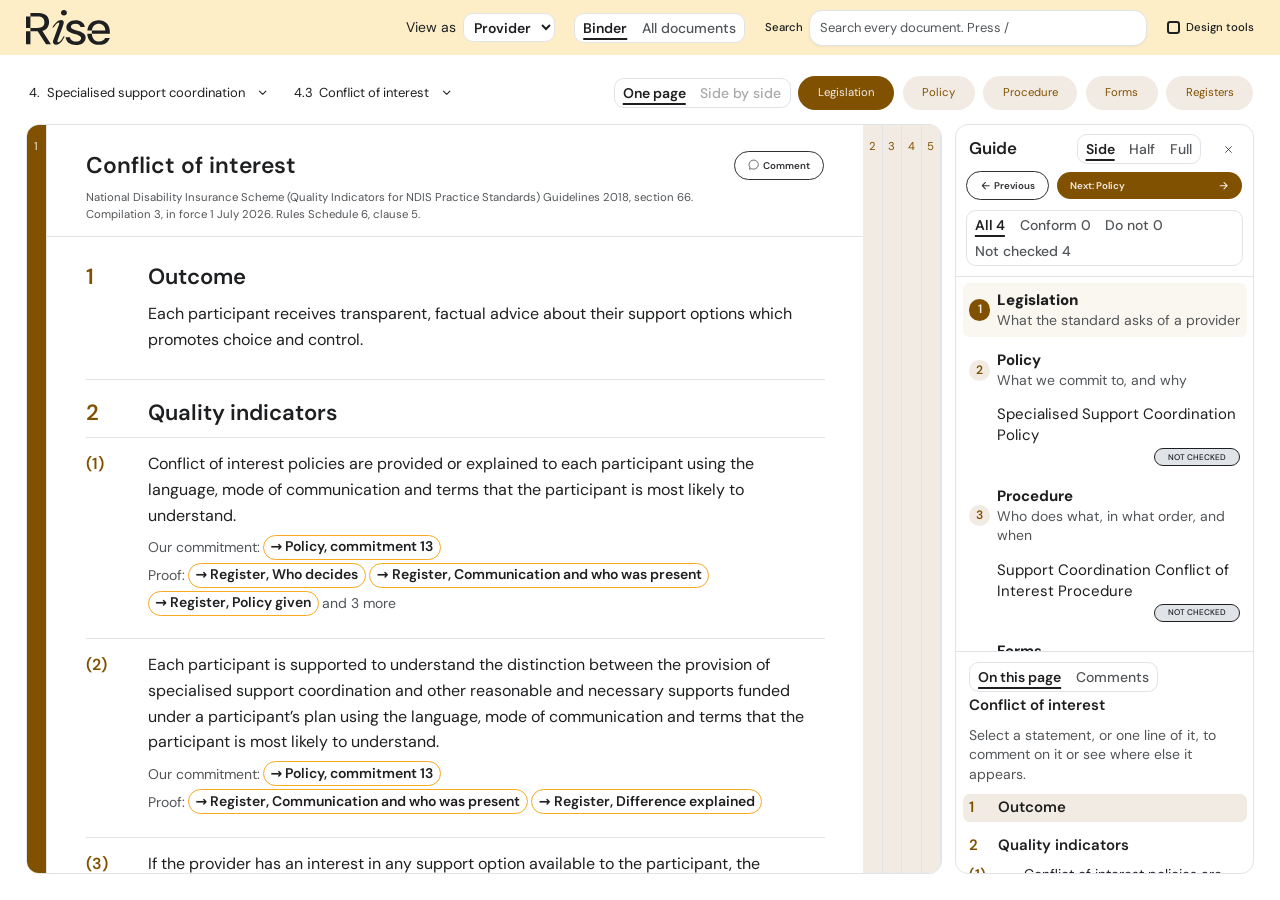
==== index.html @ 31db624d "deploy: 2026-10-19T05:24Z Co-Authored-By: Claude Opus 5.5 <noreply@anthropic.com>" ====
<!doctype html>
<html lang="en" data-theme="light">
<head>
<meta charset="utf-8">
<meta name="viewport" content="width=device-width,initial-scale=1,viewport-fit=cover">
<meta name="robots" content="noindex, nofollow">
<link rel="icon" href="data:,">
<title>Rise example library</title>
<link rel="stylesheet" href="rise/tokens.css">
<link rel="stylesheet" href="rise/bundle.css">
<style>
/* The example binder. The frame, the spread, the pills, the fields and the table are the
 * platform's own components and bring their own styles. This file sets only what the
 * platform does not have yet: how a document reads inside a page.
 *
 * The reading rules are the ones the readability research graded: one column, text never
 * under 16 pixels, lines of 80 characters or fewer, left aligned, the point first, a label
 * above its value, and emphasis kept for warnings and defined words. Every part's address
 * hangs in one margin column, in the same place on all five pages. */
.loading { padding: var(--spacing-s7); }
.frame { display: flex; flex-direction: column; height: 100vh; height: 100svh; background: var(--background); }
.bar { display: flex; flex-wrap: wrap; align-items: center; justify-content: space-between; gap: var(--spacing-s4) var(--spacing-s6); padding: var(--spacing-s4) var(--spacing-s7); background: var(--primary-surface); }
.bar .mark { width: 6rem; min-width: 84px; height: auto; color: var(--foreground); }
.bar-tools { display: flex; flex-wrap: wrap; align-items: center; gap: var(--spacing-s4) var(--spacing-s6); }
.bar-tools .switch { display: flex; align-items: center; gap: var(--spacing-s3); }
.bar-tools a { font-size: 0.875rem; text-underline-offset: 0.2em; }
.book { display: flex; flex: 1; flex-direction: column; gap: var(--spacing-s5); min-height: 0; }
/* A quiet choice among a few: words in one bordered strip, the chosen one underlined. Settings are drawn
 * this way so that the five page tabs stay the only filled pills on the screen. */
.seg { display: inline-flex; flex-wrap: wrap; align-items: center; gap: var(--spacing-s1); padding: var(--spacing-s1); border: 1px solid var(--border); border-radius: var(--radius-md); background: var(--card); }
.seg-item { padding: var(--spacing-s2) var(--spacing-s3); border: 0; border-radius: var(--radius-sm); background: none; color: var(--muted-foreground); font: inherit; font-size: max(0.875rem, 14px); font-weight: 500; line-height: 1.3; cursor: pointer; text-decoration-thickness: 2px; text-underline-offset: 0.35em; }
.seg-item:hover { color: var(--foreground); }
.seg-item.is-on { color: var(--foreground); font-weight: 600; text-decoration-line: underline; }
.seg-item:disabled { opacity: 0.5; cursor: not-allowed; }
.view-as { display: flex; align-items: center; gap: var(--spacing-s3); font-size: max(0.875rem, 14px); }
.view-as select { padding: var(--spacing-s2) var(--spacing-s3); border: 1px solid var(--border); border-radius: var(--radius-md); background: var(--card); color: var(--foreground); font: inherit; font-weight: 600; cursor: pointer; }
.search { position: relative; display: flex; align-items: center; gap: var(--spacing-s3); }
.search input { width: 26rem; max-width: 60vw; background: var(--card); }
.found { position: absolute; z-index: 30; top: calc(100% + var(--spacing-s2)); right: 0; width: min(44rem, 92vw); max-height: 70vh; overflow-y: auto; display: grid; gap: 1px; padding: var(--spacing-s3); border: 1px solid var(--tab); border-radius: var(--radius-lg); background: var(--card); font-size: max(0.9375rem, 15px); line-height: 1.4; }
.found .quiet { padding: var(--spacing-s3); }
.found-help { padding: var(--spacing-s3); max-width: 60ch; }
.chips { display: flex; flex-wrap: wrap; align-items: center; gap: var(--spacing-s2); padding: var(--spacing-s2) var(--spacing-s3); }
.chips .quiet { padding: 0 var(--spacing-s2) 0 0; }
.only { display: inline-flex; align-items: center; gap: var(--spacing-s3); margin-left: auto; font-size: 0.875em; cursor: pointer; }
.found mark { background: var(--primary-soft); color: inherit; border-radius: var(--radius-xs); }
.hit.is-active { background: var(--tab-soft); }
.hit { display: grid; grid-template-columns: 9.5rem minmax(0, 1fr); gap: 0 var(--spacing-s4); padding: var(--spacing-s3); border: 0; border-radius: var(--radius-sm); background: none; font: inherit; color: var(--foreground); text-align: left; cursor: pointer; }
.hit:hover, .hit:focus-visible { background: var(--tab-soft); }
.hit-cite { grid-row: span 2; font-weight: 600; font-variant-numeric: tabular-nums; color: var(--tab-soft-foreground); overflow-wrap: anywhere; }
.hit-text { overflow: hidden; text-overflow: ellipsis; white-space: nowrap; }
.hit-where { font-size: 0.875em; color: var(--muted-foreground); overflow: hidden; text-overflow: ellipsis; white-space: nowrap; }
.all-docs { flex: 1; min-height: 0; overflow: auto; border: 1px solid var(--border); border-radius: var(--radius-lg); padding: var(--spacing-s6); font-size: max(0.9375rem, 15px); }
.doc-link { padding: 0; border: 0; background: none; color: inherit; font: inherit; font-weight: 600; text-align: left; text-decoration: underline; text-decoration-color: var(--border); text-underline-offset: 0.2em; cursor: pointer; }
.all-docs [role="row"]:has(.doc-link) > [role="cell"] { cursor: pointer; }
.all-docs [role="row"]:has(.doc-link):hover > [role="cell"] { background: var(--tab-subtle); }
.all-docs [role="row"]:has(.doc-link):hover .doc-link, .doc-link:focus-visible { text-decoration-color: currentColor; }
.badges { display: inline-flex; flex-wrap: wrap; gap: var(--spacing-s2); }
.off-note { max-width: 60rem; padding: var(--spacing-s3) var(--spacing-s4); border-left: 3px solid var(--warning-solid); background: var(--warning-subtle); font-size: max(0.875rem, 14px); line-height: 1.5; }
.doc-list { display: grid; max-width: 48rem; list-style: none; font-size: max(1rem, 16px); line-height: 1.5; }
.doc-cell { display: grid; gap: var(--spacing-s2); min-width: 0; padding-block: var(--spacing-s5); border-top: 1px solid var(--border); }
.doc-cell:first-child { padding-top: 0; border-top: 0; }
.doc-cell > strong { font-size: 1.125em; }
.doc-cell .doc-open { justify-self: start; }
.subs { list-style: none; display: grid; gap: var(--spacing-s2); padding-left: 0; margin-top: var(--spacing-s2); }
.doc ol.subs { list-style: none; padding-left: 0; }
.subs > li { display: grid; grid-template-columns: 2.25rem minmax(0, 1fr); }
.stage-row { display: flex; flex-wrap: wrap; align-items: center; justify-content: space-between; gap: var(--spacing-s4) var(--spacing-s5); }
.pills { display: flex; flex-wrap: wrap; align-items: center; gap: var(--spacing-s3); }
.work { display: flex; flex: 1; flex-direction: column; gap: var(--spacing-s5); min-height: 0; width: 100%; padding: var(--spacing-s6) var(--spacing-s7) var(--spacing-s7); }
.binder-page { min-width: 0; }

/* ---- one page. The document is the page: it starts under the title, on the title's own left
 * edge, and scrolls with the page, so it has the whole height of the window and no box of its
 * own. The title stays put above it. */
[data-slot="document-page"].binder-page { gap: 0; padding: 0; overflow: hidden auto; }
.binder-page:last-child { border-radius: 0 var(--radius-2xl) var(--radius-2xl) 0; }  /* the last page meets the book's rounded corner, and rounds with it */
.binder-page > :first-child { position: sticky; top: 0; z-index: 2; padding: var(--spacing-s7) var(--spacing-s8) var(--spacing-s5); border-bottom: 1px solid var(--border); background: var(--card); }
.binder-page > :last-child { flex: none; justify-content: flex-start; padding: var(--spacing-s7) var(--spacing-s8) var(--spacing-s8); }
.binder-page.is-tight > :first-child { padding: var(--spacing-s6) var(--spacing-s5) var(--spacing-s4); }
.binder-page.is-tight > :last-child { padding: var(--spacing-s6) var(--spacing-s5); }
.pane-fit { display: flex; flex: 1; min-width: 0; width: 100%; container-type: inline-size; }
.pane { display: flex; flex: 1; flex-direction: column; gap: var(--spacing-s5); min-width: 0; }
.pane .pane-top { position: sticky; bottom: var(--spacing-s5); align-self: flex-end; background: var(--card); opacity: 0; pointer-events: none; transition: opacity var(--duration-normal) var(--ease-out); }
.pane .pane-top.is-shown { opacity: 1; pointer-events: auto; }
.pane-controls { display: flex; flex-wrap: wrap; align-items: center; gap: var(--spacing-s3); }
.ix-row { display: grid; grid-template-columns: 3.75rem minmax(0, 1fr); gap: var(--spacing-s3); align-items: baseline; padding: var(--spacing-s2) var(--spacing-s3); border-radius: var(--radius-sm); font-size: max(0.875rem, 14px); line-height: 1.45; color: var(--foreground); text-decoration: none; }
.ix-row .ix { font-variant-numeric: tabular-nums; font-weight: 600; color: var(--tab-soft-foreground); }
.ix-row .ix-label { overflow: hidden; text-overflow: ellipsis; white-space: nowrap; }
.ix-row.depth-0 { margin-top: var(--spacing-s4); font-size: max(1rem, 15px); font-weight: 600; grid-template-columns: 1.75rem minmax(0, 1fr); }
.ix-row.depth-0:first-child { margin-top: 0; }
.ix-row:hover { background: var(--muted); }
.ix-row.is-here { background: var(--tab-soft); }
.ix-group { padding: var(--spacing-s3) var(--spacing-s3) var(--spacing-s1); font-size: max(0.875rem, 14px); color: var(--muted-foreground); }
@container (max-width: 38rem) {
  .doc { --hang: 3.75rem; }
}
/* On a phone the book keeps its spines, so the page is narrow: the address sits above its
 * text instead of beside it, and the sheet gives its margin back to the words. */
@media (max-width: 47.99rem) {
  .bar, .work { padding-inline: var(--spacing-s4); }
  .binder-page > :first-child, .binder-page > :last-child { padding: var(--spacing-s4); }
  .doc { --hang: 0rem; gap: var(--spacing-s7); }
  .doc .item, .doc .part h3 { grid-template-columns: minmax(0, 1fr); }
  .doc .part h3 .ix { font-size: 0.75em; }
}

/* ---- a document inside a page */
.doc { --hang: 4.75rem; display: grid; grid-template-columns: minmax(0, 1fr); gap: var(--spacing-s7); max-width: calc(var(--hang) + 68ch); font-size: max(1rem, 16px); line-height: 1.6; color: var(--foreground); }
.doc.is-wide { max-width: none; }  /* a register is a table: it takes the width of the page, and its words keep their own measure */
.doc > * { min-width: 0; }
.doc p, .doc li, .doc dd { max-width: 68ch; }
.doc .ix { font-variant-numeric: tabular-nums; font-weight: 600; color: var(--tab-soft-foreground); }
.part { display: grid; gap: var(--spacing-s4); scroll-margin-top: var(--spacing-s5); }
.doc > .part { padding-top: var(--spacing-s6); border-top: 1px solid var(--border); }  /* open or closed, every part starts the same way */
.doc > .part:first-child { padding-top: 0; border-top: 0; }
.part h3 { display: grid; grid-template-columns: var(--hang) minmax(0, 1fr); align-items: baseline; font-size: 1.375em; line-height: 1.3; font-weight: 600; }
details.part > summary { display: flex; flex-wrap: wrap; align-items: baseline; gap: var(--spacing-s2) var(--spacing-s5); cursor: pointer; list-style: none; }
details.part > summary::-webkit-details-marker { display: none; }
details.part > summary > h3 { flex: 1; }
details.part > summary .count { font-size: 0.875em; color: var(--muted-foreground); font-variant-numeric: tabular-nums; }
details.part > summary .count::after { content: "  Show"; font-weight: 600; color: var(--foreground); text-decoration: underline; text-underline-offset: 0.2em; }
details.part[open] > summary .count::after { content: "  Hide"; }
details.part:not([open]) { gap: 0; }
.plain { display: grid; gap: var(--spacing-s4); padding-left: var(--hang); }
.item { display: grid; grid-template-columns: var(--hang) minmax(0, 1fr); align-items: baseline; padding-block: var(--spacing-s5); border-top: 1px solid var(--border); scroll-margin-top: var(--spacing-s7); transition: background var(--duration-slow) var(--ease-out); }
.item-body { display: grid; gap: var(--spacing-s3); min-width: 0; border: 0; padding: 0; margin: 0; }
.doc ul, .doc ol { display: grid; gap: var(--spacing-s3); padding-left: var(--spacing-s6); }
.doc ul { list-style: disc; }
.doc ol { list-style: decimal; }
.stage { margin-top: var(--spacing-s5); padding-left: var(--hang); font-size: 1em; font-weight: 600; color: var(--muted-foreground); }
.who { color: var(--muted-foreground); }
.do { font-size: 1.125em; line-height: 1.5; }
.warn { padding: var(--spacing-s3) var(--spacing-s4); border-left: 3px solid var(--warning-solid); background: var(--warning-subtle); }
.lines { display: grid; gap: var(--spacing-s3); }
.lines > div { display: grid; gap: 0; }
.lines dt { font-size: 0.875em; color: var(--muted-foreground); }
.lines dd { margin: 0; overflow-wrap: anywhere; }
.trail, .quiet, .hint { font-size: 0.875em; color: var(--muted-foreground); }
/* A part's links: one row of tags, where it comes from and where it leads, the way the bounce
 * prototype draws them (Jesse, 19 Oct). Each tag opens its place beside this page. */
.trail { display: flex; flex-wrap: wrap; align-items: center; gap: var(--spacing-s2) var(--spacing-s5); }
.rel { display: inline-flex; flex-wrap: wrap; align-items: center; gap: var(--spacing-s2); }
.trail .go { display: inline-flex; align-items: center; gap: var(--spacing-s2); padding: var(--spacing-s1) var(--spacing-s3); border: 1px solid var(--primary-solid); border-radius: var(--radius-full); background: var(--card); color: var(--primary-foreground); font-weight: 600; line-height: 1.4; text-decoration: none; }
.trail .go:hover { background: var(--primary-surface); }
.trail .go:focus-visible { outline: 2px solid var(--ring); outline-offset: 2px; }
.lk-more { font-style: normal; }

/* ---- two views of the same pages. A provider opens one page, with parts named in words and the
 * first three links of each kind. An auditor gets codes and every link. */
.is-provider .as-code, .is-auditor .as-name, .is-auditor .lk-more { display: none; }
.is-provider .lk:nth-of-type(n+4) { display: none; }
/* The extras for judging the design itself stay out of both views until Design tools is ticked. */
.frame:not(.has-tools) details.part > summary .count { font-size: 0; }
.frame:not(.has-tools) details.part > summary .count::after { font-size: max(0.875rem, 14px); }
.frame:not(.has-tools) .off-note, .frame:not(.has-tools) .part > .quiet.plain { display: none; }

/* ---- the guide: one list beside the book, in the same place in both views */
.book-row { display: flex; flex: 1; gap: var(--spacing-s5); min-height: 0; position: relative; }
.book-row > [data-slot="document-spread"] { flex: 1; min-width: 0; }
.guide { display: flex; flex: none; flex-direction: column; width: 23rem; min-height: 0; border: 1px solid var(--border); border-radius: var(--radius-lg); background: var(--card); font-size: max(0.9375rem, 15px); line-height: 1.4; }
.guide-head { display: flex; align-items: center; justify-content: space-between; padding: var(--spacing-s4) var(--spacing-s4) var(--spacing-s3) var(--spacing-s5); }
.guide-head h2 { font-size: 1.125em; font-weight: 600; }
.guide-acts, .page-acts { display: flex; flex-wrap: wrap; align-items: center; justify-content: flex-end; gap: var(--spacing-s3) var(--spacing-s5); }
/* The guide at half size: the binder's list on the left, the page index, the comments or the selected statement beside it.
 * At full size it takes the place of the book and is a plain board: the documents with their verdicts, and every comment. */
.guide.is-wide { display: grid; grid-template-rows: auto auto auto minmax(0, 1fr); }
.guide.is-half { width: 50%; grid-template-columns: minmax(0, 2fr) minmax(0, 3fr); grid-template-areas: "head head" "walk page" "tally page" "list page"; }
.guide.is-full { flex: 1; width: auto; grid-template-columns: minmax(0, 2fr) minmax(0, 3fr); grid-template-areas: "head head" "walk board" "tally board" "list board"; }
.book-row.is-full > [data-slot="document-spread"] { display: none; }
.guide.is-wide .guide-head { grid-area: head; }
.guide.is-wide .walk { grid-area: walk; }
.guide.is-wide .tally { grid-area: tally; }
.guide.is-wide .guide-list, .guide.is-wide.has-trace .guide-list { grid-area: list; max-height: none; }
.guide.is-wide .guide-page { grid-area: page; border-top: 0; border-left: 1px solid var(--border); }
.guide-board { grid-area: board; min-height: 0; overflow-y: auto; padding: var(--spacing-s4) var(--spacing-s5); border-left: 1px solid var(--border); }
.guide-board > .guide-over, .guide-board > .guide-title, .guide-board > .guide-what { padding-inline: 0; }
.board-note { display: grid; gap: var(--spacing-s3); padding-block: var(--spacing-s5); border-top: 1px solid var(--border); }
.board-note > .trace-said { padding: 0; }
.board-note > .doc-link { justify-self: start; }
.walk { display: flex; gap: var(--spacing-s3); padding: 0 var(--spacing-s4) var(--spacing-s4); }
.walk .walk-next { flex: 1; min-width: 0; justify-content: space-between; }
.walk-label { overflow: hidden; text-overflow: ellipsis; white-space: nowrap; }
.tally { padding: 0 var(--spacing-s4) var(--spacing-s4); border-bottom: 1px solid var(--border); }
.guide-list { flex: 0 1 auto; min-height: 0; max-height: 50%; overflow-y: auto; padding: var(--spacing-s3); display: grid; gap: var(--spacing-s3); align-content: start; }
.guide-step { display: grid; gap: 1px; }
.guide-row { display: flex; align-items: center; gap: var(--spacing-s3); padding: var(--spacing-s3); border-radius: var(--radius-sm); color: var(--foreground); text-decoration: none; }
.guide-row:hover { background: var(--muted); }
.guide-row.is-step.is-open { background: var(--tab-subtle); }
.guide-row .spine { flex: none; display: inline-grid; place-items: center; width: 1.625rem; height: 1.625rem; border-radius: var(--radius-full); background: var(--tab-soft); color: var(--tab-soft-foreground); font-size: 0.8125em; font-weight: 600; }
.guide-row.is-open .spine { background: var(--tab-solid); color: var(--tab-solid-foreground); }
.guide-name { display: grid; gap: 0; flex: 1; min-width: 0; }
.guide-what { font-size: max(0.875em, 14px); font-weight: 400; color: var(--muted-foreground); }
.guide-meta { display: flex; align-items: center; justify-content: space-between; gap: var(--spacing-s3); margin-top: var(--spacing-s1); }
.guide-row.is-doc { padding-left: calc(var(--spacing-s3) + 1.625rem + var(--spacing-s3)); }
.guide-row.is-current { background: var(--tab-soft); font-weight: 600; }
.guide-page { display: flex; flex-direction: column; flex: 1 1 0; min-height: 10rem; border-top: 1px solid var(--border); }
.guide-page-head { flex: none; display: grid; gap: var(--spacing-s2); padding: var(--spacing-s4) var(--spacing-s3) var(--spacing-s2); }
.guide-page-head > .seg { justify-self: start; margin-left: var(--spacing-s3); }
.guide-page-body { flex: 1; min-height: 0; overflow-y: auto; padding: 0 var(--spacing-s3) var(--spacing-s4); }
.guide-over { padding: 0 var(--spacing-s3); font-size: 0.8125em; font-weight: 600; letter-spacing: 0.04em; text-transform: uppercase; color: var(--muted-foreground); }
.guide-title { padding: 0 var(--spacing-s3) var(--spacing-s3); font-weight: 600; }
.guide-page-body > .guide-what { padding: 0 var(--spacing-s3); }
/* ---- one row of a register, read as a record: the same fields, listed down the page */
.reg tr.is-row { cursor: pointer; }
.reg tr.is-row:hover td, .reg tr.is-open td { background: var(--tab-subtle); }
.record { display: grid; gap: var(--spacing-s5); padding: var(--spacing-s5) var(--spacing-s6); border: 1px solid var(--border); border-radius: var(--radius-lg); }
.record-head { display: flex; flex-wrap: wrap; align-items: center; justify-content: space-between; gap: var(--spacing-s3); }
.record-head h4 { font-size: 1.125em; font-weight: 600; }
.record-fields { columns: 24rem; column-gap: var(--spacing-s8); }
.record-fields > div { break-inside: avoid; padding-block: var(--spacing-s3); border-top: 1px solid var(--border); }
.record-fields dt { font-size: max(0.875em, 14px); color: var(--muted-foreground); }
.record-fields dd { max-width: none; }
/* ---- the trace: one statement, and every place it is carried on the other pages */
.doc .item { cursor: pointer; }
.doc .item:hover { background: var(--muted); }
/* The marks sit just left of the statement, in the page's margin, so the bar never covers its number ("C4"). */
.doc .item.is-picked { background: var(--tab-soft); box-shadow: -0.5rem 0 0 var(--tab-soft), -0.75rem 0 0 var(--tab-solid); }
.doc .item.is-traced { background: var(--primary-surface); box-shadow: -0.5rem 0 0 var(--primary-surface), -0.75rem 0 0 var(--primary); }
.reg th.is-picked { background: var(--tab-soft); box-shadow: inset 4px 0 0 var(--tab-solid); }
.reg th.is-traced { background: var(--primary-surface); box-shadow: inset 4px 0 0 var(--primary); }
.doc .item.is-traced.is-through { background: none; box-shadow: -0.75rem 0 0 var(--border); }
.reg th.is-traced.is-through { background: none; box-shadow: inset 4px 0 0 var(--border); }  /* reached through another statement: marked, not lit */.trace-head { display: flex; align-items: center; justify-content: space-between; gap: var(--spacing-s3); padding-right: var(--spacing-s3); }
.trace-said { display: -webkit-box; -webkit-box-orient: vertical; -webkit-line-clamp: 3; overflow: hidden; padding-bottom: var(--spacing-s3); }
.trace-hint { padding-bottom: var(--spacing-s3); }
.trace-step { display: grid; gap: 1px; padding-top: var(--spacing-s4); }
.trace-name { display: flex; align-items: center; gap: var(--spacing-s3); padding: 0 var(--spacing-s3) var(--spacing-s2); }
.trace-name .spine { flex: none; display: inline-grid; place-items: center; width: 1.625rem; height: 1.625rem; border-radius: var(--radius-full); background: var(--tab-soft); color: var(--tab-soft-foreground); font-size: 0.8125em; font-weight: 600; }
.trace-none { margin: 0 var(--spacing-s3); padding: var(--spacing-s2) var(--spacing-s3); border-left: 3px solid var(--warning-solid); background: var(--warning-subtle); font-size: max(0.875em, 14px); }
.notes { display: grid; gap: var(--spacing-s3); padding: var(--spacing-s3) var(--spacing-s3) 0; }
.notes > .trace-name { padding: 0; }
.trace-where { padding-top: var(--spacing-s5); }
/* a statement with an open comment carries a small bubble with the count, in the margin under its address */
.doc .item[data-notes] { position: relative; }
.doc .item[data-notes]::after { content: attr(data-notes); position: absolute; left: 0; top: calc(var(--spacing-s5) + 2em); min-width: 1.75rem; padding: 0 var(--spacing-s2); border: 1px solid var(--primary-solid); border-radius: var(--radius-md) var(--radius-md) var(--radius-md) 0; background: var(--primary-surface); color: var(--primary-foreground); font-size: 14px; font-weight: 600; line-height: 1.5; text-align: center; }
/* one line of a statement, selected or commented on: painted as a range, so the page itself is not changed */
.sweep-offer { position: fixed; z-index: 30; }  /* the Comment offer beside words just highlighted */
.doc ::selection { background-color: var(--primary-soft); color: var(--foreground); }  /* Rise yellow, not the browser's blue */
::highlight(rise-noted) { background-color: var(--primary-surface); }
::highlight(rise-picked) { background-color: var(--primary-soft); }
.rise-noted { background: var(--primary-surface); }
.rise-picked { background: var(--primary-soft); }
.doc .plain p, .doc .plain li { cursor: pointer; }
.guide.has-trace .guide-list { max-height: 30%; }  /* a selected statement gets most of the guide */
.trace-quiet { padding: 0 var(--spacing-s3); font-size: max(0.875em, 14px); color: var(--muted-foreground); }
.ix-row.trace-other { grid-template-columns: minmax(0, 1fr); margin-top: 0; font-weight: 400; text-decoration: underline; text-underline-offset: 0.2em; }
.trace-via { display: block; overflow: hidden; text-overflow: ellipsis; font-size: max(0.875em, 14px); color: var(--muted-foreground); }
.trace-more { justify-self: start; margin-left: var(--spacing-s3); }
@media (max-width: 71.99rem) { .guide-size { display: none; } }
@media (max-width: 71.99rem) { .guide { position: absolute; z-index: 20; top: 0; right: 0; bottom: 0; width: min(23rem, 92vw); } }
.go { color: inherit; text-decoration: underline; text-underline-offset: 0.2em; text-decoration-thickness: 1px; }
.term { font: inherit; font-weight: 600; color: inherit; padding: 0; border: 0; background: none; cursor: help; }
.term:hover { text-decoration: underline; text-underline-offset: 0.2em; }
.fill { background: var(--primary-subtle); }
.is-lit { background: var(--primary-surface); }
.doc .scroll { overflow-x: auto; border: 1px solid var(--border); border-radius: var(--radius-md); }
.doc table { border-collapse: collapse; width: 100%; font-size: 0.9375em; }
.doc th, .doc td { padding: var(--spacing-s3) var(--spacing-s4); text-align: left; vertical-align: top; border-bottom: 1px solid var(--border); }
.doc th { font-weight: 600; background: var(--tab-subtle); color: var(--tab-subtle-foreground); }

/* ---- the form */
.q-text { font-size: 1.125em; line-height: 1.45; font-weight: 600; }
.fields { display: grid; gap: var(--spacing-s5); margin-top: var(--spacing-s3); }
.field { display: grid; gap: var(--spacing-s2); justify-items: start; }
.field > input, .field > textarea { width: 100%; max-width: 32rem; font-size: 1rem; }
.field > input[type="date"], .field > input[type="datetime-local"], .field > input[type="number"] { max-width: 16rem; }
.choices { display: grid; gap: var(--spacing-s3); }
.choice { display: flex; align-items: center; gap: var(--spacing-s3); }
.choice label, .field > label { font-size: 1em; font-weight: 400; line-height: 1.4; }
.field > label { font-weight: 600; }
.actions { display: flex; flex-wrap: wrap; gap: var(--spacing-s4); padding-left: var(--hang); }
.saved { padding-left: var(--hang); }
.sign { display: grid; gap: var(--spacing-s3); }
.hidden-text { position: absolute; width: 1px; height: 1px; overflow: hidden; clip-path: inset(50%); white-space: nowrap; }

/* ---- the register */
.sheets { display: flex; flex-wrap: wrap; gap: var(--spacing-s3); align-items: center; }
.reg-wrap { overflow-x: auto; border: 1px solid var(--border); border-radius: var(--radius-md); }
.doc table.reg { width: max-content; min-width: 100%; font-size: 0.9375em; }
.reg th { background: var(--tab-solid); color: var(--tab-solid-foreground); white-space: nowrap; padding: 0; border-bottom: 0; }
.reg th button { display: grid; gap: 0; width: 100%; padding: var(--spacing-s3) var(--spacing-s4); font: inherit; color: inherit; text-align: left; background: none; border: 0; cursor: pointer; }
.reg th button[aria-pressed="true"], .reg th button:hover { background: var(--tab-foreground); }
.reg th .letter { font-size: 0.8125em; font-weight: 400; }
.reg td { min-width: 9rem; max-width: 22rem; height: 2.75rem; border-right: 1px solid var(--border); }
.reg td:first-child, .reg th:first-child { position: sticky; left: 0; z-index: 1; }
.reg td:first-child { background: var(--card); font-weight: 600; max-width: 13rem; }
.reg .example td:first-child::after { content: " (example)"; font-weight: 400; color: var(--muted-foreground); }
.col-card { display: grid; gap: var(--spacing-s3); padding: var(--spacing-s5); border: 1px solid var(--border); border-radius: var(--radius-md); }
.col-card h4 { font-size: 1.125em; font-weight: 600; }

/* ---- the definition card */
.meaning { position: fixed; z-index: 30; left: var(--spacing-s5); right: var(--spacing-s5); bottom: calc(var(--spacing-s5) + env(safe-area-inset-bottom, 0px)); max-width: 40rem; margin-inline: auto; display: grid; gap: var(--spacing-s3); justify-items: start; padding: var(--spacing-s5) var(--spacing-s6); border: 1px solid var(--tab); border-radius: var(--radius-lg); background: var(--card); font-size: max(1rem, 16px); line-height: 1.5; }

/* ---- colour by page: off unless switched on, and never the only signal */
.colour-on [data-step="legislation"] { --page: var(--neutral-solid); }
.colour-on [data-step="policy"] { --page: var(--primary-solid); }
.colour-on [data-step="procedure"] { --page: var(--info-solid); }
.colour-on [data-step="forms"] { --page: var(--success-solid); }
.colour-on [data-step="registers"] { --page: var(--warning-solid); }
.colour-on .binder-page { box-shadow: inset 0 var(--spacing-s2) 0 var(--page); }
.colour-on .pill-dot { display: inline-block; }
.pill-dot { display: none; width: 0.625rem; height: 0.625rem; margin-right: var(--spacing-s3); border-radius: var(--radius-full); background: var(--page); }
.colour-on a.go[data-step]::before { content: ""; display: inline-block; width: 0.5rem; height: 0.5rem; margin-right: 0.3em; border-radius: var(--radius-full); background: var(--page); }

@media (prefers-reduced-motion: reduce) { * { transition: none !important; scroll-behavior: auto !important; } }
</style>
</head>
<body>
<div id="root"><p class="loading">Loading the library.</p></div>
<script src="rise/react.js"></script>
<script src="rise/react-dom.js"></script>
<script src="rise/bundle.js"></script>
<script>
// The example library. Frame, spread, pills, trail, fields and tables are the platform's own
// components (window.Rise); this file arranges them the way the binder route does and
// supplies what the platform does not have yet: a form made from a form template, a register
// made from a register template, one index over the page, the binder and the whole library,
// search across every part, and links that open the part they point at, in this binder or
// in another.
(function () {
  "use strict";
  var R = window.Rise, h = React.createElement;
  var calm = window.matchMedia("(prefers-reduced-motion: reduce)").matches;
  var html = function (text) { return { dangerouslySetInnerHTML: { __html: text } }; };
  var cap = function (text) { return text.charAt(0).toUpperCase() + text.slice(1); };
  var loaded = {};

  // Each binder is its own file, read the first time it is opened.
  function read(name) {
    if (!loaded[name]) {
      loaded[name] = window.fetch("data/" + name + ".json").then(function (reply) {
        if (!reply.ok) throw new Error("data/" + name + ".json answered " + reply.status);
        return reply.json();
      });
      loaded[name].catch(function () { delete loaded[name]; });
    }
    return loaded[name];
  }

  function rem() { return parseFloat(window.getComputedStyle(document.documentElement).fontSize) || 16; }

  // A quiet choice among a few: plain words, the chosen one underlined, the way the platform's own
  // segmented nav marks where you are. The five page tabs stay the only filled pills, so what moves
  // you through a binder never looks like a setting.
  function Seg(props) {  // options: [value, words, disabled, why]
    return h("div", { className: "seg" + (props.className ? " " + props.className : ""), role: "group", "aria-label": props.label },
      props.options.map(function (o) {
        var on = props.value === o[0];
        return h("button", { key: o[0], type: "button", className: "seg-item" + (on ? " is-on" : ""), "aria-pressed": on, disabled: !!o[2], title: o[3],
          onClick: function () { props.onChange(o[0]); } }, o[1]);
      }));
  }

  // ---- lines. A numbered statement can hold several sentences, bullets or rows, and any one of
  // them can be a statement in its own right. Each can be selected on its own. Nothing is added
  // to the page for this: a line is found from where the reader pointed, and painted as a range.
  var LINE = "p, li, dl.lines > div";
  var CAN_PAINT = !!(window.Highlight && window.CSS && CSS.highlights);

  // The lines that belong to a statement or a part itself, not to a statement inside it, in order.
  function linesOf(holder) {
    var out = [];
    [].forEach.call(holder.querySelectorAll(LINE), function (box) {
      if (box.closest(".trail, .quiet, summary, .record, .col-card, .reg-wrap, [role=group]") || box.querySelector(LINE)) return;
      if (box.parentElement.closest(".item, .part") !== holder) return;
      var text = box.textContent, from = 0, ends = /[.!?]["\u201d)\]]?\s+(?=[A-Z"\u201c\[(])/g, found, spans = [];
      if (CAN_PAINT) while ((found = ends.exec(text))) { spans.push([from, found.index + found[0].replace(/\s+$/, "").length]); from = found.index + found[0].length; }
      if (text.slice(from).trim()) spans.push([from, text.length]);
      var name = box.querySelector("dt"), lead = name ? name.textContent.length : 0;  // a named row reads "Result: ..."
      spans.forEach(function (span) {
        var said = text.slice(span[0], span[1]).trim();
        out.push({ box: box, from: span[0], to: span[1], text: lead && span[0] === 0 ? said.slice(0, lead) + ": " + said.slice(lead) : said });
      });
    });
    return out;
  }

  // How far into a line's text the reader pointed.
  function offsetAt(box, x, y) {
    var node = null, at = 0;
    if (document.caretRangeFromPoint) { var range = document.caretRangeFromPoint(x, y); node = range && range.startContainer; at = range ? range.startOffset : 0; }
    else if (document.caretPositionFromPoint) { var caret = document.caretPositionFromPoint(x, y); node = caret && caret.offsetNode; at = caret ? caret.offset : 0; }
    var walker = document.createTreeWalker(box, NodeFilter.SHOW_TEXT), total = 0, text;
    while ((text = walker.nextNode())) { if (text === node) return total + at; total += text.length; }
    return 0;
  }

  // The number of the line pointed at, counting from one, or nothing when it was not a line.
  function lineAt(lines, event) {
    var box = event && event.target.closest(LINE), mine = lines.filter(function (line) { return line.box === box; });
    if (!mine.length) return 0;
    var offset = mine.length > 1 ? offsetAt(box, event.clientX, event.clientY) : 0;
    var hit = mine.filter(function (line) { return offset < line.to; })[0] || mine[mine.length - 1];
    return lines.indexOf(hit) + 1;
  }

  function rangeOf(line) {
    var walker = document.createTreeWalker(line.box, NodeFilter.SHOW_TEXT), total = 0, text, range = document.createRange(), begun = false;
    while ((text = walker.nextNode())) {
      var end = total + text.length;
      if (!begun && line.from < end) { range.setStart(text, line.from - total); begun = true; }
      if (begun && line.to <= end) { range.setEnd(text, line.to - total); return range; }
      total = end;
    }
    return null;
  }

  // Paint lines without touching the page. Where the browser cannot, the whole of each line's box is marked instead.
  function paint(name, lines, root) {
    if (CAN_PAINT) {
      var mark = new Highlight();
      lines.forEach(function (line) { var range = rangeOf(line); if (range) mark.add(range); });
      if (mark.size) CSS.highlights.set(name, mark); else CSS.highlights.delete(name);
      return;
    }
    [].forEach.call(root.querySelectorAll("." + name), function (box) { box.classList.remove(name); });
    lines.forEach(function (line) { line.box.classList.add(name); });
  }

  // Bring a part into view by scrolling only the boxes meant to scroll: the page's own sheet
  // and the register's own table. scrollIntoView would also drag the book, which is clipped.
  function reveal(target) {
    var how = calm ? "auto" : "smooth";
    for (var folded = target.closest("details"); folded; folded = folded.parentElement && folded.parentElement.closest("details")) folded.open = true;
    for (var box = target.parentElement; box && !box.classList.contains("frame"); box = box.parentElement) {
      var style = window.getComputedStyle(box), frame = box.getBoundingClientRect(), at = target.getBoundingClientRect();
      if (/auto|scroll/.test(style.overflowY) && box.scrollHeight > box.clientHeight) {
        var head = box.matches('[data-slot="document-page"]') ? box.firstElementChild.offsetHeight + 16 : 0;  // the title that stays put above the document
        var room = Math.max(0, (box.clientHeight - head - at.height) / 2);
        box.scrollTo({ top: box.scrollTop + at.top - frame.top - head - Math.min(room, box.clientHeight / 3), behavior: how });
      } else if (/auto|scroll/.test(style.overflowX) && box.scrollWidth > box.clientWidth) {
        var pinned = box.querySelector("tbody td:first-child");
        var lead = pinned && pinned !== target ? pinned.getBoundingClientRect().width : 0;
        box.scrollTo({ left: Math.max(0, box.scrollLeft + at.left - frame.left - lead), behavior: how });
      }
    }
  }

  // ---- answers and rows

  function exampleAnswers(form, kind) {
    var out = {};
    form.questions.forEach(function (q) {
      if (kind && q.skip.indexOf(kind) !== -1) return;
      q.controls.forEach(function (c, i) {
        var key = q.no + "." + i;
        if (kind && q.no === "1" && i === 0) out[key] = kind;
        else if (c.type === "one") out[key] = c.options[0];
        else if (c.type === "any") out[key] = [c.options[0]];
        else if (c.type === "date") out[key] = "2026-10-12";
        else if (c.type === "datetime") out[key] = "2026-10-12T10:30";
        else if (c.type === "number") out[key] = "3";
        else out[key] = "Example answer";
      });
    });
    return out;
  }

  function said(value) {
    if (Array.isArray(value)) return value.join(", ");
    return value == null ? "" : String(value).replace("T", " ");
  }

  // A register row is made from a form's answers by the register template's own "Filled from"
  // column: each column takes the answers of the questions it names on that form.
  function rowFrom(formDoc, register, answers, kind, example) {
    var cells = {};
    register.columns.forEach(function (column) {
      var parts = [];
      (column.questions[formDoc.id] || []).forEach(function (no) {
        var q = formDoc.form.questions.filter(function (x) { return x.no === no; })[0];
        if (!q) return;
        q.controls.forEach(function (c, i) { var value = said(answers[no + "." + i]); if (value) parts.push(value); });
      });
      cells[column.letter] = parts.join("; ");
    });
    return { example: !!example, kind: kind || "", cells: cells };
  }

  function feeds(formDoc, registerDoc) {
    return registerDoc.register.columns.some(function (c) { return (c.questions[formDoc.id] || []).length; });
  }

  // ---- parts of the two pages the browser draws

  // One numbered part of a page. A reference part starts closed and says how long it is.
  function Part(props) {
    var p = props.part;
    if (!p) return null;
    var title = h("h3", null, h("span", { className: "ix" }, p.n), p.name);
    if (p.fold) return h("details", { className: "part", id: p.id }, h("summary", null, title, h("span", { className: "count" }, p.words.toLocaleString() + " words")), props.children);
    return h("section", { className: "part", id: p.id }, title, props.children);
  }

  function partNamed(parts, name) { return parts.filter(function (p) { return p.name === name; })[0]; }

  function Control(props) {
    var c = props.control, id = props.id, value = props.value, set = props.set, name = props.name;
    if (c.type === "one") {
      return h("div", { className: "field" }, c.label ? h("p", null, h("strong", null, c.label)) : null,
        h(R.RadioGroup, { value: value || "", onValueChange: set, "aria-label": c.label || name, className: "choices" },
          c.options.map(function (option, i) {
            return h("div", { className: "choice", key: option },
              h(R.RadioGroupItem, { value: option, id: id + "-" + i }), h(R.Label, { htmlFor: id + "-" + i }, cap(option)));
          })));
    }
    if (c.type === "any") {
      var chosen = value || [];
      return h("div", { className: "field" }, c.label ? h("p", null, h("strong", null, c.label)) : null,
        h("div", { className: "choices", role: "group", "aria-label": c.label || name },
          c.options.map(function (option, i) {
            return h("div", { className: "choice", key: option },
              h(R.Checkbox, { id: id + "-" + i, checked: chosen.indexOf(option) !== -1, onCheckedChange: function (on) {
                set(on ? chosen.concat(option) : chosen.filter(function (x) { return x !== option; }));
              } }),
              h(R.Label, { htmlFor: id + "-" + i }, cap(option)));
          })));
    }
    var common = { id: id, value: value || "", onChange: function (e) { set(e.target.value); }, "aria-label": c.label ? undefined : name };
    var input = c.type === "long" ? h(R.Textarea, Object.assign({ rows: 4 }, common))
      : h(R.Input, Object.assign({ type: c.type === "date" ? "date" : c.type === "datetime" ? "datetime-local" : c.type === "number" ? "number" : "text" }, common));
    return h("div", { className: "field" }, c.label ? h(R.Label, { htmlFor: id }, c.label) : null, input);
  }

  function FormPage(props) {
    var F = props.doc.form, kind = props.kind, answers = props.answers;
    var shown = F.questions.filter(function (q) { return !kind || q.skip.indexOf(kind) === -1; });
    var hidden = F.questions.length - shown.length;
    var set = function (key, value) {
      var next = Object.assign({}, answers); next[key] = value; props.setAnswers(next);
      if (kind && key === "1.0") props.setKind(value);
    };
    return h("div", { className: "doc" },
      h(Part, { part: partNamed(F.parts, "What this is for") }, h("div", Object.assign({ className: "plain" }, html(F.intro)))),
      h(Part, { part: partNamed(F.parts, "Privacy") }, h("div", Object.assign({ className: "plain" }, html(F.privacy)))),
      h(Part, { part: partNamed(F.parts, "Sections and questions") },
        hidden ? h("p", { className: "plain quiet" }, hidden + " questions that do not apply to a " + kind + " record are hidden. Question 1 changes the kind of record.") : null,
        F.sections.map(function (section) {
          var mine = shown.filter(function (q) { return q.section === section; });
          if (!mine.length) return null;
          return h(React.Fragment, { key: section }, h("h4", { className: "stage" }, section), mine.map(function (q) {
            return h("div", { className: "item", id: q.id, key: q.no },
              h("span", { className: "ix" }, q.short),
              h("div", { className: "item-body", role: "group", "aria-labelledby": q.id + "-text" },
                h("p", { className: "q-text", id: q.id + "-text" }, q.text),
                q.hint ? h("p", Object.assign({ className: "hint" }, html(q.hint))) : null,
                h("div", { className: "fields" }, q.controls.map(function (c, i) {
                  var key = q.no + "." + i;
                  return h(Control, { key: key, control: c, id: "a-" + props.doc.id + "-" + q.no + "-" + i, name: q.text,
                    value: kind && key === "1.0" ? kind : answers[key], set: function (v) { set(key, v); } });
                })),
                q.trail ? h("div", html(q.trail)) : null));
          }));
        })),
      h(Part, { part: partNamed(F.parts, "Sign-off") }, F.signs.length ? h("div", { className: "plain" }, F.signs.map(function (s, i) {
        return h("div", { className: "sign", key: i },
          h("p", html(s.confirms)),
          h("div", { className: "field" }, h(R.Label, { htmlFor: "sign-" + props.doc.id + i }, s.who), h(R.Input, { id: "sign-" + props.doc.id + i, type: "text" })),
          s.when ? h("div", { className: "field" }, h(R.Label, { htmlFor: "when-" + props.doc.id + i }, s.when),
            h(R.Input, { id: "when-" + props.doc.id + i, type: s.when.toLowerCase().indexOf("time") === -1 ? "date" : "datetime-local" })) : null);
      })) : h("div", Object.assign({ className: "plain" }, html(F.signoff)))),
      h("div", { className: "actions" },
        h(R.Button, { variant: "primary", onClick: props.save }, "Save record"),
        props.review ? h(R.Button, { variant: "neutral", emphasis: "outline", onClick: function () { props.setAnswers(exampleAnswers(F, kind)); } }, "Fill with example answers") : null),
      props.saved ? h("p", { className: "saved", role: "status" }, props.saved) : null,
      h(Part, { part: partNamed(F.parts, "After you submit") }, h("div", Object.assign({ className: "plain" }, html(F.after)))),
      F.extras.map(function (x) { return h(Part, { part: x.part, key: x.part.id }, h("div", Object.assign({ className: "plain" }, html(x.html)))); }),
      h(Part, { part: partNamed(F.parts, "Control") }, h("div", Object.assign({ className: "plain" }, html(F.control)))));
  }

  function RegisterPage(props) {
    var G = props.doc.register, sheet = G.sheets[props.sheet] || G.sheets[0];
    var columns = G.columns.filter(function (c) { return sheet.letters.indexOf(c.letter) !== -1; });
    var rows = props.rows.map(function (row, i) { return { row: row, i: i }; }).filter(function (x) {
      return G.sheets.length < 2 || !x.row.kind || sheet.name.toLowerCase().indexOf(x.row.kind.split(" ")[0]) === 0;
    });
    var picked = G.columns.filter(function (c) { return c.letter === props.column; })[0];
    // A register is too wide to read across. One row opens as a record: its fields listed down the page.
    var ro = React.useState(null), opened = ro[0], setOpened = ro[1];
    var record = rows.filter(function (x) { return x.i === opened; })[0];
    var block = function (name, text) { return h(Part, { part: partNamed(G.parts, name) }, h("div", Object.assign({ className: "plain" }, html(text)))); };
    return h("div", { className: "doc is-wide" },
      block("What this proves", G.proves),
      h(Part, { part: partNamed(G.parts, "Columns") },
        G.sheets.length > 1 ? h("div", { className: "sheets" }, G.sheets.map(function (s, i) {
          return h(R.Button, { key: s.name, variant: "tab", size: "sm", emphasis: i === props.sheet ? "solid" : "soft",
            onClick: function () { props.setSheet(i); } }, s.name + " (" + s.letters.length + " columns)");
        })) : null,
        h("div", { className: "reg-wrap" }, h("table", { className: "reg" },
          h("caption", { className: "hidden-text" }, props.doc.title + ", " + sheet.name),
          h("thead", null, h("tr", null, columns.map(function (c) {
            return h("th", { key: c.letter, id: c.id, scope: "col" },
              h("button", { type: "button", "aria-pressed": props.column === c.letter, onClick: function () { props.setColumn(c.letter); } },
                h("span", { className: "letter" }, "Col " + c.letter), h("span", null, c.name)));
          }))),
          h("tbody", null,
            rows.map(function (x) {
              var toggle = function () { setOpened(opened === x.i ? null : x.i); };
              return h("tr", { key: x.i, id: "row-" + props.doc.id + "-" + x.i, className: "is-row" + (x.row.example ? " example" : "") + (opened === x.i ? " is-open" : ""),
                tabIndex: 0, "aria-expanded": opened === x.i, onClick: toggle, onKeyDown: function (event) { if (event.key === "Enter") toggle(); } },
                columns.map(function (c) { return h("td", { key: c.letter }, x.row.cells[c.letter] || ""); }));
            }),
            [0, 1].map(function (i) { return h("tr", { key: "blank" + i }, columns.map(function (c) { return h("td", { key: c.letter }, ""); })); })))),
        h("p", { className: "quiet" }, rows.length + (rows.length === 1 ? " row" : " rows") + " on this sheet. Saving a form that feeds this register adds one. Select a row to read it as a record, or a column heading to see what it holds."),
        record ? h("div", { className: "record" },
          h("div", { className: "record-head" },
            h("h4", null, "Record " + (rows.indexOf(record) + 1) + " of " + rows.length + (record.row.example ? " (example)" : "")),
            h(R.Button, { type: "button", variant: "neutral", emphasis: "outline", size: "sm", onClick: function () { setOpened(null); } }, "Back to the table")),
          h("dl", { className: "record-fields" }, columns.map(function (c) {
            return h("div", { key: c.letter }, h("dt", null, "Col " + c.letter + ", " + c.name),
              h("dd", null, record.row.cells[c.letter] || h("span", { className: "quiet" }, "Not filled")));
          }))) : null,
        picked ? h("div", { className: "col-card" },
          h("h4", null, "Col " + picked.letter + ": " + picked.name),
          h("p", html(picked.meaning)),
          h("dl", { className: "lines" },
            h("div", null, h("dt", null, "Answer type and allowed values"), h("dd", html(picked.answer))),
            h("div", null, h("dt", null, "Filled from"), h("dd", html(picked.from))),
            h("div", null, h("dt", null, "Legal basis"), h("dd", html(picked.basis))),
            h("div", null, h("dt", null, "Indicator"), h("dd", html(picked.indicator))),
            h("div", null, h("dt", null, "Required"), h("dd", null, picked.required))),
          picked.trail ? h("div", html(picked.trail)) : null) : null),
      block("Entry rules", G.entry), block("How we review", G.review), block("Who can see it", G.see), block("Rows", G.rows),
      G.extras.map(function (x) { return h(Part, { part: x.part, key: x.part.id }, h("div", Object.assign({ className: "plain" }, html(x.html)))); }),
      block("Control", G.control));
  }

  // ---- the guide beside the book, and one page's frame

  // The guide: always in the same place beside the book, in two parts that never push each other
  // off the screen. Above, the five pages of the binder and the documents on each: a support
  // worker reads what each page is for, an auditor reads the verdict on every document and can
  // narrow the list to what still needs a look. Below, the index of the page being read.
  var TRACE_ROWS = 6;
  var VERDICT = { conforms: ["Conforms", "success"], "non-conforming": ["Non-conforming", "destructive"] };
  function verdictBadge(verdict) {
    var known = VERDICT[verdict];
    return h(R.Badge, { tone: known ? known[1] : "neutral", size: "sm", dot: !!known }, known ? known[0] : "Not checked");
  }

  function Guide(props) {
    var f = React.useState("all"), filter = f[0], setFilter = f[1];
    var auditor = props.mode === "auditor", lib = props.lib;
    var judged = [];
    lib.steps.forEach(function (step) { if (step.key !== "legislation") judged = judged.concat(props.docsOf(step.key)); });
    var count = { conforms: 0, "non-conforming": 0, none: 0 };
    judged.forEach(function (doc) { count[props.verdicts[doc.id] || "none"] += 1; });
    var tally = [["all", "All " + judged.length], ["conforms", "Conform " + count.conforms], ["non-conforming", "Do not " + count["non-conforming"]], ["none", "Not checked " + count.none]];
    var zo = React.useState("index"), zone = zo[0], setZone = zo[1];  // what the lower half holds while nothing is selected
    // A page's "Comments" button asks for the comments to be shown (Jesse, 19 Oct: "in the side by side where is the comments").
    React.useEffect(function () { if (props.ask) setZone(props.ask.zone); }, [props.ask && props.ask.n]);
    var narrowed = filter !== "all";
    var reading = lib.steps.filter(function (step) { return step.key === props.current; })[0];
    var doc = props.docsOf(props.current).filter(function (d) { return d.id === props.picked[props.current]; })[0];
    var entries = doc ? props.entriesFor(doc) : [];
    var at = props.here[props.current] || "", index = React.useRef(null);
    var trace = props.trace, sh = React.useState({}), shown = sh[0], setShown = sh[1];
    var rp = React.useState(null), replying = rp[0], setReplying = rp[1];
    var dr = React.useState(0), draft = dr[0], setDraft = dr[1];  // a new number gives the composer a clean start
    var threads = trace ? props.notes[trace.address] || [] : [];
    var openNotes = function (prefix) {
      return Object.keys(props.notes).reduce(function (sum, address) {
        return sum + (address === prefix || address.indexOf(prefix + " ") === 0 ? props.notes[address].filter(function (t) { return !t.resolved; }).length : 0);
      }, 0);
    };
    React.useEffect(function () { setShown({}); if (index.current) index.current.scrollTop = 0; }, [trace && trace.n]);

    // Keep the part being read in sight in the index, moving only the index's own scroller.
    React.useEffect(function () {
      var box = index.current, row = box && box.querySelector(".is-here");
      if (!row) return;
      var top = row.getBoundingClientRect().top - box.getBoundingClientRect().top, room = box.clientHeight - row.offsetHeight;
      if (top < 0 || top > room) box.scrollTop += top - room / 2;
    }, [at, props.current]);

    // Every comment on this binder's documents, open ones first. The full size guide lists them all.
    var mine = {}, board = [];
    lib.steps.forEach(function (step) { props.docsOf(step.key).forEach(function (d) { mine[d.id] = true; }); });
    Object.keys(props.notes).forEach(function (address) {
      props.notes[address].forEach(function (t) { if (mine[t.anchor.doc]) board.push({ address: address, t: t }); });
    });
    board.sort(function (a, b) { return (a.t.resolved ? 1 : 0) - (b.t.resolved ? 1 : 0); });
    var card = function (address, t) {
      return h(React.Fragment, { key: t.id },
        h(R.CommentCard, { comment: t, onReply: function (id) { setReplying(id); }, onResolve: function (id) { props.noteActs.resolve(address, id); },
          onDelete: function (id) { props.noteActs.remove(address, id); } }),
        replying === t.id ? h(R.CommentComposer, { className: "w-full", submitLabel: "Reply", placeholder: "Write a reply",
          onSubmit: function (text) { props.noteActs.add(address, text, t.id, null); setReplying(null); }, onCancel: function () { setReplying(null); } }) : null);
    };
    var sizes = [["side", "Side"], ["half", "Half"], ["full", "Full"]], full = props.size === "full";
    var live = board.filter(function (x) { return !x.t.resolved; }).length;
    var said = board.length ? live + " open of " + board.length : "No comments yet";
    var notes = [
      board.length ? null : h("p", { className: "guide-what", key: "none" }, "Use the Comment button beside a page title, or select a statement or one line of it in a document."),
      board.map(function (x) {
        return h("div", { className: "board-note", key: x.t.id },
          h("button", { type: "button", className: "doc-link", onClick: function () { props.goNote(x.t.anchor); } }, x.t.anchor.cite),
          x.t.anchor.about === "document" ? null : h("p", { className: "guide-what trace-said" }, x.t.anchor.said),
          card(x.address, x.t));
      })];
    // The lower half has a heading that stays put and a body that scrolls, so nothing is ever cut mid sentence.
    // It holds the selected statement, or every comment in the binder, or the index of the page being read.
    var choose = h(Seg, { label: "What this half of the guide shows", value: zone, options: [["index", "On this page"], ["comments", "Comments" + (live ? " " + live : "")]], onChange: setZone });
    var head, body;
    if (trace) {
      head = [h("div", { className: "trace-head", key: "over" }, h("p", { className: "guide-over" }, trace.about === "document" ? "This document" : trace.span ? "Highlighted words" : "Selected statement"),
          h(R.Button, { type: "button", variant: "neutral", emphasis: "outline", size: "sm", onClick: props.clearTrace }, "Back")),
        h("p", { className: "guide-title", key: "title" }, trace.cite)];
      body = [trace.label ? h("p", { className: "guide-what trace-said", key: "said" }, trace.label) : null,
        h("div", { className: "notes", key: "notes" },
          h("p", { className: "trace-name" }, h("strong", null, "Comments")),
          threads.map(function (t) { return card(trace.address, t); }),
          h(R.CommentComposer, { key: trace.id + trace.line + (trace.span || "") + draft, className: "w-full", autoFocus: trace.about === "document" || !!trace.span, submitLabel: "Comment",
            placeholder: trace.about === "document" ? "Comment on this document" : "Comment on this statement",
            onSubmit: function (text) {
              props.noteActs.add(trace.address, text, null, { holder: trace.id, line: trace.line, step: trace.step, doc: props.picked[trace.step],
                span: trace.span, cite: trace.cite, said: trace.label, about: trace.about || "" });
              setDraft(draft + 1);
            },
            onCancel: function () { setDraft(draft + 1); } })),
        trace.about === "document" ? null : h("p", { className: "trace-name trace-where", key: "where" }, h("strong", null, "Where it appears")),
        trace.about === "document" ? h("p", { className: "trace-quiet trace-where", key: "how" }, "To comment on one statement, or a single line of one, select it in the document.")
        : trace.loose ? h("p", { className: "trace-quiet", key: "loose" }, "This line sits outside the numbered statements, so nothing is linked to it. It can still take comments.")
        : trace.whole ? h("p", { className: "trace-quiet", key: "whole" }, "Links are kept for the whole statement, " + trace.whole + ".") : null,
        trace.hits.length || trace.loose ? null : h("p", { className: trace.elsewhere.length ? "trace-quiet" : "trace-none", key: "none" },
          trace.elsewhere.length ? "This statement is not part of this standard." : "This statement is not linked to anything in the library."),
        !trace.hits.length ? null : lib.steps.map(function (step, i) {
          if (step.key === trace.step) return null;
          var hits = trace.hits.filter(function (hit) { return hit.place.step === step.key; });
          var some = shown[step.key] ? hits : hits.slice(0, TRACE_ROWS);
          return h("div", { className: "trace-step", key: step.key },
            h("p", { className: "trace-name" }, h("span", { className: "spine" }, i + 1), h("strong", null, step.label)),
            hits.length ? null : h("p", { className: "trace-quiet" },
              props.docsOf(step.key).length ? "Nothing linked on this page." : "This standard has no document on this page."),
            some.map(function (hit) {
              return h("a", { key: hit.address, href: "#", className: "ix-row depth-1" + (hit.via ? " is-through" : ""), "data-go": hit.address },
                h("span", { className: "ix" }, hit.place.short),
                h("span", { className: "ix-label" }, hit.label || hit.place.plain, hit.via ? h("span", { className: "trace-via" }, "through " + hit.via) : null));
            }),
            hits.length > some.length ? h(R.Button, { type: "button", variant: "neutral", emphasis: "link", size: "sm", className: "trace-more",
              onClick: function () { setShown(function (now) { var next = Object.assign({}, now); next[step.key] = true; return next; }); } },
              "Show all " + hits.length) : null);
        }),
        trace.elsewhere.length ? h("div", { className: "trace-step", key: "elsewhere" },
          h("p", { className: "trace-name" }, h("strong", null, trace.hits.length ? "Also carried under" : "It is carried under")),
          trace.elsewhere.map(function (x) {
            return h("a", { key: x.key, href: "#", className: "ix-row depth-0 trace-other", "data-binder": x.key, "data-at": x.at }, h("span", { className: "ix-label" }, x.label));
          })) : null];
    } else if (zone === "comments") {
      head = [h(React.Fragment, { key: "choose" }, choose), h("p", { className: "guide-title", key: "title" }, said)];
      body = notes;
    } else {
      head = [h(React.Fragment, { key: "choose" }, choose), h("p", { className: "guide-title", key: "title" }, doc ? doc.title : reading.label)];
      body = [doc ? h("p", { className: "guide-what trace-hint", key: "hint" }, "Select a statement, or one line of it, to comment on it or see where else it appears.")
          : h("p", { className: "guide-what", key: "hint" }, "Choose a document from the list on the page."),
        entries.map(function (e, n) {
          if (e.group) return h("p", { className: "ix-group", key: n }, e.label);
          var does = e.go ? { "data-go": e.go } : { "data-jump": e.id };
          return h("a", Object.assign({ key: n, href: "#", className: "ix-row depth-" + e.depth + (at === e.id ? " is-here" : "") }, does),
            h("span", { className: "ix" }, e.short), h("span", { className: "ix-label" }, e.label));
        })];
    }

    return h("aside", { className: "guide" + (trace ? " has-trace" : "") + (props.size === "side" ? "" : " is-wide is-" + props.size),
      "aria-label": auditor ? "Audit of this binder" : "Guide to this binder" },
      h("div", { className: "guide-head" }, h("h2", null, auditor ? "Audit" : "Guide"),
        h("div", { className: "guide-acts" },
          h(Seg, { className: "guide-size", label: "How much of the screen the guide takes", value: props.size, options: sizes, onChange: props.setSize }),
          h(R.Button, { type: "button", variant: "neutral", emphasis: "ghost", size: "icon-sm", "aria-label": "Close the guide", onClick: props.close }, h(R.Icon, { name: "close" })))),
      h("div", { className: "walk" },
        h(R.Button, { type: "button", variant: "neutral", emphasis: "outline", size: "sm", disabled: !props.walk.prev,
          title: props.walk.prev ? "Previous: " + props.walk.prev.label : undefined, onClick: props.walk.prev ? props.walk.prev.go : undefined },
          h(R.Icon, { name: "arrow-left" }), "Previous"),
        h(R.Button, { type: "button", variant: "tab", emphasis: "solid", size: "sm", className: "walk-next", disabled: !props.walk.next,
          title: props.walk.next ? "Next: " + props.walk.next.label : undefined, onClick: props.walk.next ? props.walk.next.go : undefined },
          h("span", { className: "walk-label" }, props.walk.next ? "Next: " + props.walk.next.label : "End of the library"), h(R.Icon, { name: "arrow-right" }))),
      h("div", { className: "tally" }, h(Seg, { label: "Show documents by verdict", value: filter, options: tally, onChange: setFilter })),
      h("nav", { className: "guide-list", "aria-label": "Pages of this binder" }, lib.steps.map(function (step, i) {
        var law = step.key === "legislation";
        var list = law ? [] : props.docsOf(step.key).filter(function (d) { return !narrowed || (props.verdicts[d.id] || "none") === filter; });
        if (narrowed && !list.length) return null;
        var isOpen = props.open.indexOf(step.key) !== -1;
        return h("div", { className: "guide-step", key: step.key },
          h("a", { href: "#", className: "guide-row is-step" + (isOpen ? " is-open" : "") + (law && props.current === step.key ? " is-current" : ""),
            "data-open": step.key + "|" + (props.picked[step.key] || "") },
            h("span", { className: "spine" }, i + 1),
            h("span", { className: "guide-name" }, h("strong", null, step.label), auditor ? null : h("span", { className: "guide-what" }, step.what))),
          list.map(function (d) {
            var current = props.current === step.key && props.picked[step.key] === d.id, open = openNotes(d.id);
            return h("a", { key: d.id, href: "#", className: "guide-row is-doc" + (current ? " is-current" : ""), "data-open": step.key + "|" + d.id },
              h("span", { className: "guide-name" }, h("span", null, d.title),
                h("span", { className: "guide-meta" }, h("span", { className: "guide-what" }, auditor ? d.id : ""),
                  h("span", { className: "badges" }, open ? h(R.Badge, { tone: "primary", size: "sm" }, open + (open === 1 ? " comment" : " comments")) : null,
                    verdictBadge(props.verdicts[d.id])))));
          }));
      })),
      // At full size the book is out of sight, so the half that follows the page being read is left out too.
      full ? null : h("section", { className: "guide-page", "aria-label": trace ? "Selected statement" : zone === "comments" ? "Comments in this binder" : "On this page" },
        h("div", { className: "guide-page-head" }, head),
        h("div", { className: "guide-page-body", ref: index }, body)),
      full ? h("section", { className: "guide-board", "aria-label": "Comments in this binder" },
        h("p", { className: "guide-over" }, "Comments in this binder"), h("p", { className: "guide-title" }, said), notes) : null);
  }

  // One page's frame. The document is the page: it scrolls with it, so it has the whole height of
  // the window. The frame reports the part being read, so the guide can mark it, and offers the
  // way back to the top once the reader has left it.
  function Pane(props) {
    var fit = React.useRef(null), entries = React.useRef(props.entries), tell = React.useRef(props.onHere), held = React.useRef(null);
    var m = React.useState(false), away = m[0], setAway = m[1];  // the reader has left the top of the document
    entries.current = props.entries;
    tell.current = props.onHere;
    var scroller = function () { return fit.current && fit.current.closest('[data-slot="document-page"]'); };

    // A part the reader was just taken to is the part being read, until they move the page themselves.
    React.useEffect(function () {
      var box = scroller(), id = props.lit && props.lit.id;
      if (!box || !id || !entries.current.some(function (e) { return e.id === id && !e.sideways; })) return;
      if (!box.contains(document.getElementById(id))) return;
      held.current = id;
      tell.current(id, true);
    }, [props.lit]);

    // The part being read is the last one whose top has reached the top of the page, under its title.
    React.useEffect(function () {
      var box = scroller();
      if (!box) return undefined;
      var waiting = false;
      function measure(moved) {
        waiting = false;
        setAway(box.scrollTop > 240);
        if (held.current) { tell.current(held.current, moved === true); return; }
        var line = box.getBoundingClientRect().top + box.firstElementChild.offsetHeight + 64, found = null;
        entries.current.forEach(function (e) {
          if (!e.id || e.sideways) return;
          var part = document.getElementById(e.id);
          if (part && part.getBoundingClientRect().top <= line) found = e.id;
        });
        tell.current(found, moved === true);
      }
      function onScroll() { if (!waiting) { waiting = true; window.requestAnimationFrame(function () { measure(true); }); } }
      function release() { held.current = null; }
      var own = ["wheel", "touchmove", "keydown", "pointerdown"];
      box.addEventListener("scroll", onScroll, { passive: true });
      own.forEach(function (name) { box.addEventListener(name, release, { passive: true }); });
      measure(false);
      return function () {
        box.removeEventListener("scroll", onScroll);
        own.forEach(function (name) { box.removeEventListener(name, release); });
      };
    }, [props.step, props.docId]);

    return h("div", { className: "pane-fit", ref: fit },
      h("div", { className: "pane" },
        props.more ? h("div", { className: "pane-controls" }, props.more) : null,
        props.children,
        h(R.Button, { type: "button", variant: "neutral", emphasis: "outline", size: "sm", className: "pane-top" + (away ? " is-shown" : ""),
          tabIndex: away ? 0 : -1, "aria-hidden": !away,
          onClick: function () { var box = scroller(); if (box) box.scrollTo({ top: 0, behavior: calm ? "auto" : "smooth" }); } },
          h(R.Icon, { name: "arrow-up" }), "Top")));
  }

  // ---- the book: one binder

  // Side by side opens two pages, the one being read and one beside it. More can be added, up to as
  // many as the window holds (Jesse, 19 Oct: "by default 2 as not to confuse the user").
  var PAIR = 2;

  // How many pages fit side by side: each needs about 40rem, beside the spines and a guide `guide` rem wide.
  function capacity(steps, guide) {
    return Math.max(1, Math.min(steps, Math.floor((window.innerWidth - rem() * (guide + 4) - steps * 24) / (rem() * 40))));
  }
  // The same line the stylesheet draws: below it the guide is a drawer over the book, not a column beside it.
  var wide = function () { return window.matchMedia("(min-width: 72rem)").matches; };

  function Book(props) {
    var data = props.data, lib = props.lib;
    var STEPS = lib.steps.map(function (s) { return s.key; });
    var docsOf = function (step) { return data.steps[step].docs; };
    var docOf = function (step, id) { return docsOf(step).filter(function (d) { return d.id === id; })[0]; };
    var forms = docsOf("forms").filter(function (d) { return d.kind === "form"; }), registers = docsOf("registers");

    var g = React.useState(wide), guide = g[0], setGuide = g[1];
    var hr = React.useState({}), here = hr[0], setHere = hr[1];        // the part being read, per page
    var ac = React.useState(null), active = ac[0], setActive = ac[1];  // the page last opened, followed to or scrolled
    var tr = React.useState(null), trace = tr[0], setTrace = tr[1];    // the statement being traced, and where it appears
    var book = React.useRef(null);
    var of = React.useState(null), offer = of[0], setOffer = of[1];  // words just highlighted, and where to offer a comment on them
    var sz = React.useState("side"), size = sz[0], setSize = sz[1];    // how much of the window the guide takes: side, half or full
    var pd = React.useState(null), pending = pd[0], setPending = pd[1];  // a comment's place to go back to, once its page is drawn
    var ak = React.useState(null), ask = ak[0], setAsk = ak[1];          // the guide asked to show a part of itself, such as the comments
    // Open comments on a document: on the document as a whole, and on any statement or line in it.
    function openNotesOn(docId) {
      return Object.keys(props.notes).reduce(function (sum, address) {
        return sum + (address === docId || address.indexOf(docId + " ") === 0 ? props.notes[address].filter(function (t) { return !t.resolved; }).length : 0);
      }, 0);
    }
    var guided = React.useRef(0);                                      // the width the guide takes beside the book, in rem
    guided.current = guide && wide() ? (size === "side" ? 24 : window.innerWidth / (size === "half" ? 2 : 1) / rem()) : 0;
    var room = function () { return capacity(STEPS.length, guided.current); };
    // A page and the one beside it: the next page of the binder, or the one before for the last.
    function pairFor(step) {
      var i = STEPS.indexOf(step);
      return room() < PAIR ? [step] : [step, STEPS[i + 1] || STEPS[i - 1]];
    }
    // The pages to show around one of them: that page alone, or with one beside it when working side by side.
    function around(step) { return props.layout === "split" ? pairFor(step) : [step]; }
    var o = React.useState(function () { return around(STEPS[0]); }), open = o[0], setOpen = o[1];  // oldest first
    var p = React.useState(function () {
      var first = {};
      STEPS.forEach(function (step) { first[step] = docsOf(step).length && !data.steps[step].unread.length ? docsOf(step)[0].id : ""; });
      return first;
    }), picked = p[0], setPicked = p[1];
    var l = React.useState(null), lit = l[0], setLit = l[1];
    var k = React.useState({}), kinds = k[0], setKinds = k[1];
    var a = React.useState({}), answers = a[0], setAnswers = a[1];
    var r = React.useState(function () {
      var first = {};
      registers.forEach(function (reg) {
        var feeder = forms.filter(function (f) { return feeds(f, reg); })[0];
        first[reg.id] = feeder ? [rowFrom(feeder, reg.register, exampleAnswers(feeder.form, feeder.form.kinds[0]), feeder.form.kinds[0], true)] : [];
      });
      return first;
    }), rows = r[0], setRows = r[1];
    var s = React.useState({}), sheets = s[0], setSheets = s[1];
    var n = React.useState({}), columns = n[0], setColumns = n[1];
    var w = React.useState(null), word = w[0], setWord = w[1];
    var d = React.useState({}), saved = d[0], setSaved = d[1];
    var kindOf = function (doc) { return kinds[doc.id] || doc.form.kinds[0] || null; };
    var keep = function (set, state, id, value) { var next = Object.assign({}, state); next[id] = value; set(next); };

    // A narrower window holds fewer pages: the ones opened longest ago close first.
    React.useEffect(function () {
      function fit() { setOpen(function (now) { return now.length > room() ? now.slice(-room()) : now; }); }
      window.addEventListener("resize", fit);
      return function () { window.removeEventListener("resize", fit); };
    }, []);

    // A wider guide leaves room for fewer pages.
    React.useEffect(function () { setOpen(function (now) { return now.length > room() ? now.slice(-room()) : now; }); }, [size, guide]);

    // Open pages, keeping `kept` on screen. Pages are added until the window is full. With `swap` (a
    // link being followed) the row keeps the number of pages it has, two at least, so the page the link
    // was followed from stays and another makes room. Either way the page opened longest ago goes first.
    function show(steps, kept, swap) {
      setActive(steps[steps.length - 1]);
      setOpen(function (now) {
        var next = now.slice(), most = swap ? Math.min(room(), Math.max(PAIR, now.length)) : room();
        steps.forEach(function (step) { if (next.indexOf(step) === -1) next.push(step); });
        while (next.length > most) {
          var drop = next.findIndex(function (x) { return steps.indexOf(x) === -1 && x !== kept; });
          next.splice(drop === -1 ? 0 : drop, 1);
        }
        return next;
      });
    }

    function only(step) { setActive(step); setOpen([step]); }
    function land(step) { setActive(step); setOpen(around(step)); }  // arrive on a page, in the way of working chosen
    // Open a page at one end of the row and, if the row is full, close the page at the other end.
    function slide(step, close) {
      setActive(step);
      setOpen(function (now) {
        var next = now.indexOf(step) === -1 ? now.concat(step) : now.slice();
        if (next.length > room()) {
          var rest = STEPS.filter(function (s) { return next.indexOf(s) !== -1 && s !== step; }), drop = close === "first" ? rest[0] : rest[rest.length - 1];
          next = next.filter(function (s) { return s !== drop; });
        }
        return next;
      });
    }

    function pick(step, id) { setPicked(function (now) { var next = Object.assign({}, now); next[step] = id; return next; }); }

    // Follow a link: keep the page it was followed from, open the target beside it, light it.
    // An address with no page in this binder belongs to another one: hand it up.
    function go(address, from) {
      var place = data.where[address];
      if (!place) { props.leave(address); return; }
      var doc = docOf(place.step, place.doc);
      if (doc && doc.kind === "form") {
        var q = doc.form.questions.filter(function (x) { return x.address === address; })[0], kind = kindOf(doc);
        if (q && kind && q.skip.indexOf(kind) !== -1) {
          var fits = doc.form.kinds.filter(function (x) { return q.skip.indexOf(x) === -1; })[0];
          if (fits) keep(setKinds, kinds, doc.id, fits);
        }
      }
      if (doc && doc.kind === "register") {
        var col = doc.register.columns.filter(function (x) { return x.address === address; })[0];
        if (col) {
          keep(setColumns, columns, doc.id, col.letter);
          if (doc.register.sheets[sheets[doc.id] || 0].letters.indexOf(col.letter) === -1) {
            doc.register.sheets.some(function (x, i) { if (x.letters.indexOf(col.letter) !== -1) { keep(setSheets, sheets, doc.id, i); return true; } return false; });
          }
        }
      }
      pick(place.step, place.doc);
      show([place.step], from, true);
      setLit({ id: place.id, n: Date.now() });
    }

    // The thread through a statement. Its links are followed away from it in both directions, down
    // the binder (policy, procedure, form, register) and up it, never back on themselves, so a
    // place reached through another statement says which one.
    var places = React.useMemo(function () {
      var at = {}, rank = {}, order = {};
      STEPS.forEach(function (step, i) { order[step] = i; });
      Object.keys(data.where).forEach(function (address, i) {
        var id = data.where[address].id;
        rank[address] = i;
        if (id.indexOf("top-") !== 0) (at[id] = at[id] || []).push(address);
      });
      return { at: at, rank: rank, order: order };
    }, [data]);

    function labelOf(address) {
      var place = data.where[address], doc = docOf(place.step, place.doc);
      var entry = doc && doc.index.filter(function (e) { return e.go === address || (e.id && e.id === place.id); })[0];
      return entry ? entry.label : "";
    }

    // Select a statement, or one line of it. A statement of one line is selected whole. A part is
    // not a statement, so only its lines can be selected, and they carry no links of their own.
    function startTrace(id, step, event, line, span) {
      var holder = document.getElementById(id), starts = places.at[id] || [];
      if (!holder) return;
      var lines = linesOf(holder), no = span ? 0 : line != null ? line : starts.length && lines.length < 2 ? 0 : lineAt(lines, event);
      if (!starts.length && !no && !span) return;
      if (line == null && !span && trace && trace.id === id && trace.line === no && !trace.span) { setTrace(null); return; }  // selecting it again lets it go
      var base = starts[0], said = starts.length ? data.where[base].cite : "";
      if (!starts.length) {
        var doc = docOf(step, picked[step]), entry = doc && doc.index.filter(function (e) { return e.id === id; })[0];
        if (!entry) return;
        base = doc.id + " part " + entry.short;
        said = lib.steps.filter(function (x) { return x.key === step; })[0].label + ", part " + entry.short + " (" + entry.label + ")";
      }
      var seen = {}, hits = [];
      starts.forEach(function (address) { seen[address] = true; });
      [1, -1].forEach(function (way) {
        var queue = starts.map(function (address) { return { address: address, depth: 0 }; });
        while (queue.length) {
          var from = queue.shift(), level = places.order[data.where[from.address].step];
          (data.links[from.address] || []).forEach(function (to) {
            var place = data.where[to];
            if (seen[to] || (places.order[place.step] - level) * way <= 0) return;
            seen[to] = true;
            hits.push({ address: to, place: place, label: labelOf(to), via: from.depth ? data.where[from.address].cite : "" });
            queue.push({ address: to, depth: from.depth + 1 });
          });
        }
      });
      hits.sort(function (a, b) { return (a.via ? 1 : 0) - (b.via ? 1 : 0) || places.rank[a.address] - places.rank[b.address]; });
      var others = [];
      starts.forEach(function (address) {
        (data.elsewhere[address] || []).forEach(function (key) {
          var found = standards.filter(function (x) { return x.key === key; })[0];
          if (found && !others.some(function (x) { return x.key === key; })) others.push({ key: key, at: address, label: found.index + " " + found.heading });
        });
      });
      setTrace({ id: id, step: step, line: no, span: span || null,
        address: span ? base + " words " + span[0] + " to " + span[1] : no ? base + " line " + no : base,
        cite: span ? said + ", highlighted words" : no ? said + ", line " + no : said,
        label: span ? holder.textContent.slice(span[0], span[1]).trim() : no ? lines[no - 1].text : labelOf(base),
        whole: (no || span) && starts.length ? said : "", loose: !starts.length, hits: hits, elsewhere: others, n: Date.now() });
    }

    // The Comment button on a page: the comment is about the document as a whole, and the guide opens to take it.
    function commentOn(step, doc, label) {
      setGuide(true);
      setTrace({ id: "top-" + step, step: step, line: 0, address: doc.id, cite: label, label: doc.title, whole: "", loose: true, about: "document",
        hits: [], elsewhere: [], n: Date.now() });
    }

    // Back to what a comment is about: open its document beside the guide, then select the statement or line again.
    function goNote(anchor) {
      if (size === "full") setSize("half");
      pick(anchor.step, anchor.doc);
      only(anchor.step);
      setPending(anchor);
    }
    React.useEffect(function () {
      var holder = pending && document.getElementById(pending.holder);
      if (!holder) return;  // its page is still being drawn
      if (pending.about === "document") commentOn(pending.step, docOf(pending.step, pending.doc), pending.cite);
      else { startTrace(pending.holder, pending.step, null, pending.line, pending.span); reveal(holder); }
      setPending(null);
    });

    // A new trace brings its first place into view on every page already open beside it.
    React.useEffect(function () {
      if (!trace) return;
      open.forEach(function (step) {
        if (step === trace.step) return;
        trace.hits.some(function (hit) {
          var target = hit.place.step === step ? document.getElementById(hit.place.id) : null;
          if (target) reveal(target);
          return !!target;
        });
      });
    }, [trace && trace.n]);

    // Mark the traced statement and its places on whatever pages are showing, after every draw.
    React.useEffect(function () {
      if (!book.current) return;
      var want = {}, open = {}, noted = [], chosen = [];
      Object.keys(props.notes).forEach(function (address) {
        props.notes[address].forEach(function (t) {
          var node = t.resolved ? null : document.getElementById(t.anchor.holder);
          if (!node || !book.current.contains(node)) return;
          if (node.classList.contains("item")) open[node.id] = (open[node.id] || 0) + 1;
          var line = t.anchor.span ? { box: node, from: t.anchor.span[0], to: t.anchor.span[1] } : t.anchor.line ? linesOf(node)[t.anchor.line - 1] : null;
          if (line) noted.push(line);
        });
      });
      if (trace && (trace.line || trace.span)) {
        var held = document.getElementById(trace.id);
        var line = held && (trace.span ? { box: held, from: trace.span[0], to: trace.span[1] } : linesOf(held)[trace.line - 1]);
        if (line) chosen.push(line);
      }
      paint("rise-noted", noted, book.current);
      paint("rise-picked", chosen, book.current);
      book.current.querySelectorAll("[data-notes]").forEach(function (node) { if (!open[node.id]) node.removeAttribute("data-notes"); });
      Object.keys(open).forEach(function (id) {
        var node = document.getElementById(id);
        if (node && book.current.contains(node)) node.setAttribute("data-notes", open[id]);
      });
      if (trace) {
        trace.hits.forEach(function (hit) { if (!want[hit.place.id]) want[hit.place.id] = hit.via ? "is-traced is-through" : "is-traced"; });
        if (!trace.line && !trace.span) want[trace.id] = "is-picked";
      }
      book.current.querySelectorAll(".is-traced, .is-picked").forEach(function (node) {
        if (want[node.id]) return;
        node.classList.remove("is-traced", "is-through", "is-picked");
      });
      Object.keys(want).forEach(function (id) {
        var node = document.getElementById(id);
        if (!node || !book.current.contains(node)) return;
        node.classList.remove("is-traced", "is-through", "is-picked");
        want[id].split(" ").forEach(function (name) { node.classList.add(name); });
      });
    });

    // Arriving from another binder, a search result or the table: go to what was asked for.
    React.useEffect(function () {
      if (!props.arrive) return;
      // What was asked for is shown on its own, not beside the page the binder happens to open on.
      if (props.arrive.part) { var step = props.arrive.step; if (step) { pick(step, props.arrive.doc); land(step); } setLit({ id: props.arrive.part, n: Date.now() }); }
      else if (data.where[props.arrive.address]) { go(props.arrive.address, null); land(data.where[props.arrive.address].step); }
    }, [props.arrive]);

    React.useEffect(function () {
      if (!lit) return undefined;
      var target = document.getElementById(lit.id);
      if (!target) return undefined;
      reveal(target);
      target.classList.add("is-lit");
      var timer = window.setTimeout(function () { target.classList.remove("is-lit"); }, 2200);
      return function () { window.clearTimeout(timer); target.classList.remove("is-lit"); };
    }, [lit]);

    function onClick(event) {
      var link = event.target.closest("[data-go], [data-jump], [data-open], [data-binder]");
      if (link) {
        event.preventDefault();
        if (link.closest(".guide") && !wide()) setGuide(false);  // as a drawer it gets out of the way of what was chosen
        if (link.closest(".guide") && size === "full") setSize("half");  // at full size it makes room for what was chosen
        if (link.dataset.binder) { props.openBinder(link.dataset.binder, link.dataset.at); return; }
        if (link.dataset.open) {
          var to = link.dataset.open.split("|");
          pick(to[0], to[1] || "");
          if (open.indexOf(to[0]) === -1 && link.closest(".guide")) only(to[0]); else show([to[0]], null);
          return;
        }
        if (link.dataset.jump) { setLit({ id: link.dataset.jump, n: Date.now() }); return; }
        var page = link.closest("[data-page]") || (link.closest(".guide-page") ? { dataset: { page: trace ? trace.step : current } } : null);
        go(link.dataset.go, page ? page.dataset.page : null);
        return;
      }
      // Selecting a statement, or a line of one, traces it. Controls, and text being selected to copy, are left alone.
      var onPage = event.target.closest("[data-page]");
      if (onPage && !String(window.getSelection()) &&
          !event.target.closest("button, input, textarea, select, label, summary, [role=radio], [role=checkbox]")) {
        for (var holder = event.target.closest("[id]"); holder && onPage.contains(holder); holder = holder.parentElement && holder.parentElement.closest("[id]")) {
          if (places.at[holder.id] || holder.classList.contains("part")) { startTrace(holder.id, onPage.dataset.page, event); break; }
        }
      }
      var term = event.target.closest("button.term");
      setWord(term ? { term: term.dataset.term, meaning: term.dataset.def, source: term.dataset.source } : null);
    }

    function save(doc) {
      var kind = kindOf(doc), family = kind ? kind.split(" ")[0] : "";
      var targets = registers.filter(function (reg) { return feeds(doc, reg); });
      if (!targets.length) { keep(setSaved, saved, doc.id, "Saved. No register in this binder takes this form's answers."); return; }
      var next = Object.assign({}, rows), reg = targets[0];
      targets.forEach(function (t) { next[t.id] = (rows[t.id] || []).concat(rowFrom(doc, t.register, Object.assign({}, answers[doc.id] || {}, kind ? { "1.0": kind } : {}), kind, false)); });
      setRows(next);
      keep(setSaved, saved, doc.id, "Saved. The row is in " + reg.id + ", open beside this page.");
      if (family) reg.register.sheets.some(function (x, i) { if (x.name.toLowerCase().indexOf(family) === 0) { keep(setSheets, sheets, reg.id, i); return true; } return false; });
      pick("registers", reg.id);
      show(["registers"], "forms", true);
      setLit({ id: "row-" + reg.id + "-" + (next[reg.id].length - 1), n: Date.now() });
    }

    // The index of a document, less whatever the page is not showing just now.
    function entriesFor(doc) {
      if (!doc) return [];
      var list = doc.index;
      if (doc.kind === "form" && kindOf(doc)) {
        var skipped = {};
        doc.form.questions.forEach(function (q) { if (q.skip.indexOf(kindOf(doc)) !== -1) skipped[q.address] = true; });
        list = list.filter(function (e) { return !e.go || !skipped[e.go]; })
          .filter(function (e, i, all) { return !e.group || (all[i + 1] && all[i + 1].go); });
      }
      if (doc.kind === "register") {
        var on = doc.register.sheets[sheets[doc.id] || 0].letters;
        list = list.filter(function (e) { return !e.go || on.indexOf(e.go.split(" col ")[1]) !== -1; })
          .map(function (e) { return e.go ? Object.assign({ sideways: true }, e) : e; });
      }
      return list;
    }

    // The documents on one page of the binder, as a plain list: everything about a document sits
    // under its title, so the list reads at any width and nothing runs off the side.
    function stepTable(step) {
      var label = lib.steps.filter(function (x) { return x.key === step; })[0].label.toLowerCase();
      var row = function (id, title, under, badges, last) {
        return h("li", { className: "doc-cell", key: id }, h("strong", null, title), h("span", { className: "quiet" }, under), badges, last);
      };
      var list = docsOf(step).map(function (doc) {
        return row(doc.id, doc.title, doc.id + (props.tools ? ", " + doc.words.toLocaleString() + " words" : ""), h("span", { className: "badges" },
            h(R.Badge, { tone: "neutral", size: "sm" }, "Offered, not adopted"),
            doc.off ? h(R.Badge, { tone: "warning", size: "sm", title: doc.off }, "Outside the anatomy") : null,
            props.verdicts[doc.id] ? verdictBadge(props.verdicts[doc.id]) : null),
          h(R.Button, { variant: "neutral", emphasis: "link", size: "sm", className: "doc-open", "data-open": step + "|" + doc.id }, "View document"));
      }).concat(data.steps[step].unread.map(function (doc) {
        return row(doc.id, doc.title, doc.id, h(R.Badge, { tone: "warning", size: "sm" }, "Could not be read"), h("span", { className: "quiet" }, doc.problem));
      }));
      if (!list.length) return h("div", { className: "doc" }, h("p", null, "No " + label + " template for this standard at 0.3.0."));
      return h("ul", { className: "doc-list", "aria-label": "Linked " + label + " documents" }, list);
    }

    function body(step, doc) {
      if (!doc) return stepTable(step);
      if (doc.kind === "form") return h(FormPage, { doc: doc, kind: kindOf(doc), setKind: function (v) { keep(setKinds, kinds, doc.id, v); },
        answers: answers[doc.id] || {}, setAnswers: function (v) { keep(setAnswers, answers, doc.id, v); }, save: function () { save(doc); }, saved: saved[doc.id],
        review: props.tools });
      if (doc.kind === "register") return h(RegisterPage, { doc: doc, rows: rows[doc.id] || [], sheet: sheets[doc.id] || 0,
        setSheet: function (v) { keep(setSheets, sheets, doc.id, v); }, column: columns[doc.id] || null,
        setColumn: function (v) {
          keep(setColumns, columns, doc.id, v);
          var col = doc.register.columns.filter(function (c) { return c.letter === v; })[0];
          if (col) startTrace(col.id, "registers");  // a column heading is a statement too
        } });
      return h("div", Object.assign({ className: "doc" }, html(doc.html)));
    }

    function page(step) {
      var doc = docOf(step, picked[step]), all = docsOf(step).length + data.steps[step].unread.length;
      var label = lib.steps.filter(function (x) { return x.key === step; })[0].label;
      // A page with several documents names them all at its top, so moving between them is one press.
      var more = doc && all !== 1 ? h(React.Fragment, null,
        docsOf(step).length > 1 ? h(Seg, { label: label + " documents for this standard", value: doc.id,
          options: docsOf(step).map(function (d) { return [d.id, d.title]; }), onChange: function (id) { pick(step, id); } }) : null,
        data.steps[step].unread.length ? h(R.Button, { type: "button", variant: "neutral", emphasis: "outline", size: "sm", "data-open": step + "|" },
          h(R.Icon, { name: "table" }), "All " + all + " " + label.toLowerCase()) : null) : null;
      return h(R.DocumentPage, { key: "page-" + step, id: "top-" + step, bare: true, titleClassName: "text-h2",
        title: doc ? doc.title : label, subtitle: doc ? doc.subtitle : all + (all === 1 ? " document" : " documents") + " for this standard at 0.3.0",
        statusSlot: doc && doc.off ? h("p", { className: "off-note" }, doc.off) : null,
        action: doc ? h("div", { className: "page-acts" },
          // The page says how many comments it holds and opens them in one press, in either way of working.
          openNotesOn(doc.id) ? h(R.Button, { type: "button", variant: "neutral", emphasis: "solid", size: "sm",
            onClick: function () { if (size === "full") setSize("half"); setGuide(true); setTrace(null); setAsk({ zone: "comments", n: Date.now() }); } },
            h(R.Icon, { name: "comment" }), openNotesOn(doc.id) + (openNotesOn(doc.id) === 1 ? " comment" : " comments")) : null,
          h(R.Button, { type: "button", variant: "neutral", emphasis: "outline", size: "sm", onClick: function () { commentOn(step, doc, label); } },
            h(R.Icon, { name: "comment" }), "Comment"),
          step !== "legislation"
            ? h(R.ConformanceControl, { value: props.verdicts[doc.id] || "", onValueChange: function (value) { props.setVerdict(doc.id, value); } }) : null) : null,
        basis: open.length > 1 ? 100 / open.length : null, className: "binder-page" + (open.length > 2 ? " is-tight" : ""),
        "data-page": step, "data-step": step },
        h(Pane, { step: step, docId: doc ? doc.id : "", entries: entriesFor(doc), more: more, lit: lit,
          onHere: function (id, moved) {
            if (moved) setActive(step);
            setHere(function (now) { if (now[step] === id) return now; var next = Object.assign({}, now); next[step] = id; return next; });
          } },
          body(step, doc)));
    }

    // The page the guide indexes: the one last opened, followed to or scrolled, while it is still open.
    var current = open.indexOf(active) !== -1 ? active : open[open.length - 1];

    // The walk: every document of this binder in reading order, then on to the next standard. An
    // audit goes down a list one document at a time, so each step shows its page on its own.
    var stops = [];
    lib.steps.forEach(function (step) {
      docsOf(step.key).forEach(function (doc) { stops.push({ step: step.key, id: doc.id, label: docsOf(step.key).length > 1 ? doc.title : step.label }); });
    });
    var at = stops.findIndex(function (s) { return s.step === current && s.id === picked[current]; }), level = STEPS.indexOf(current);
    var before = stops.filter(function (s, i) { return STEPS.indexOf(s.step) < level || (s.step === current && at !== -1 && i < at); });
    var after = stops.filter(function (s, i) { return STEPS.indexOf(s.step) > level || (s.step === current && (at === -1 || i > at)); });
    var standards = [].concat.apply([], lib.modules.map(function (m) { return m.standards; }));
    var place = standards.findIndex(function (x) { return x.key === data.key; });
    var toStop = function (stop) { return { label: stop.label, go: function () { pick(stop.step, stop.id); only(stop.step); } }; };
    var toStandard = function (x) { return x ? { label: x.index + " " + x.heading, go: function () { props.openBinder(x.key); } } : null; };
    var walk = { prev: before.length ? toStop(before[before.length - 1]) : toStandard(standards[place - 1]),
      next: after.length ? toStop(after[0]) : toStandard(standards[place + 1]) };
    // Side by side, the walk moves the window of pages along the binder instead, then on to the next standard.
    if (props.layout === "split" && open.length > 1) {
      var showing = STEPS.filter(function (s) { return open.indexOf(s) !== -1; });
      var onward = stops.filter(function (s) { return STEPS.indexOf(s.step) > STEPS.indexOf(showing[showing.length - 1]); })[0];
      var back = stops.filter(function (s) { return STEPS.indexOf(s.step) < STEPS.indexOf(showing[0]); }).pop();
      var toPage = function (stop, end) {
        return { label: lib.steps.filter(function (x) { return x.key === stop.step; })[0].label, go: function () { slide(stop.step, end); } };
      };
      walk = { prev: back ? toPage(back, "last") : toStandard(standards[place - 1]), next: onward ? toPage(onward, "first") : toStandard(standards[place + 1]) };
    }

    // Every step keeps its spine, in order; an open step has its page straight after its spine.
    // One page, or pages side by side. The switch says which, and turning it on opens the next page beside this one.
    var split = open.length > 1, canSplit = room() > 1, beside = split || props.layout === "split";
    var layout = h(Seg, { label: "Pages shown", value: split ? "split" : "one",
      options: [["one", "One page", false, "Read one page at a time"],
        ["split", "Side by side", !canSplit && !split, canSplit || split ? "Two pages: the one you are reading, and one beside it" : "This window is too narrow for two pages"]],
      onChange: function (to) {
        if (size === "full") setSize("half");  // the book comes back into view to show what was asked for
        props.setLayout(to);  // the choice lasts: the next document and the next standard open the same way
        if (to === "one") only(current);
        else { setActive(current); setOpen(pairFor(current)); }
      } });

    // Side by side, one more page can join the row, up to as many as the window holds: the next page of
    // the binder after those showing, or else the first one not showing.
    var shut = STEPS.filter(function (s) { return open.indexOf(s) === -1; });
    var furthest = Math.max.apply(null, open.map(function (s) { return STEPS.indexOf(s); }));
    var joining = shut.filter(function (s) { return STEPS.indexOf(s) > furthest; })[0] || shut[0];
    var noRoom = open.length >= room();
    var addPage = beside && joining ? h(R.Button, { type: "button", variant: "neutral", emphasis: "outline", size: "sm", disabled: noRoom,
      title: noRoom ? "There is no room for another page in this window" : "Open " + lib.steps[STEPS.indexOf(joining)].label + " beside the others",
      onClick: function () { if (size === "full") setSize("half"); show([joining], null); } },
      h(R.Icon, { name: "add" }), "Add a page") : null;

    var kids = [];
    STEPS.forEach(function (step, i) {
      var isOpen = open.indexOf(step) !== -1;
      kids.push(h(R.PageSpine, { key: "spine-" + step, number: i + 1, active: isOpen,
        onClick: function () { if (size === "full") setSize("half"); if (isOpen || !beside) only(step); else show([step], null); } }));
      if (isOpen) kids.push(page(step));
    });

    // A pill opens its page: in place of the one showing, or beside the others when pages are side by side.
    // Pressed on an open page it closes it. One page always stays open.
    var pills = lib.steps.map(function (x) {
      var isOpen = open.indexOf(x.key) !== -1;
      return h(R.Button, { key: x.key, variant: "tab", size: "md", emphasis: isOpen ? "solid" : "soft", className: "font-normal",
        "data-step": x.key, "aria-pressed": isOpen,
        onClick: function () {
          if (size === "full") { setSize("half"); only(x.key); return; }
          if (!isOpen) { if (beside) show([x.key], null); else only(x.key); }
          else if (open.length > 1) setOpen(open.filter(function (y) { return y !== x.key; }));
        } }, h("span", { className: "pill-dot" }), x.label);
    });

    // The trail is the platform's: module, then standard, each with its siblings on a chevron.
    var module = lib.modules.filter(function (m) { return m.standards.some(function (x) { return x.key === data.key; }); })[0];
    var trail = h(R.Breadcrumb, { className: "gap-s6" },
      h(R.BreadcrumbItem, { index: data.crumbs[0].index || undefined, menu: h(R.DropdownMenuContent, { align: "start" },
        lib.modules.map(function (m) { return h(R.DropdownMenuItem, { key: m.name, onSelect: function () { props.openBinder(m.standards[0].key); } }, (m.no ? m.no + ". " : "") + m.name); })) }, data.crumbs[0].label),
      h(R.BreadcrumbItem, { index: data.crumbs[1].index, current: true, menu: h(R.DropdownMenuContent, { align: "start", className: "max-h-80 overflow-y-auto" },
        module.standards.map(function (x) { return h(R.DropdownMenuItem, { key: x.key, onSelect: function () { props.openBinder(x.key); } }, x.index + "  " + x.heading); })) }, data.crumbs[1].label));

    // Highlighting words in a document offers a comment on exactly those words, as the platform does. Nothing opens until
    // the offer is taken, so highlighting to copy is left in peace.
    function onSweep() {
      var chosen = window.getSelection();
      if (!chosen || chosen.isCollapsed || !chosen.rangeCount || String(chosen).trim().length < 2) return;
      var range = chosen.getRangeAt(0), from = range.startContainer.nodeType === 1 ? range.startContainer : range.startContainer.parentElement;
      var onPage = from && from.closest("[data-page]");
      if (!onPage || !from.closest(".doc") || from.closest("input, textarea, [role=group], .record, .reg-wrap, .trail")) return;
      var holder = from.closest(".item, .part");
      while (holder && !(places.at[holder.id] || holder.classList.contains("part"))) holder = holder.parentElement && holder.parentElement.closest(".item, .part");
      if (!holder) return;
      var before = document.createRange(), upto = document.createRange();
      before.selectNodeContents(holder);
      before.setEnd(range.startContainer, range.startOffset);
      upto.selectNodeContents(holder);
      upto.setEnd(range.endContainer, range.endOffset);
      var start = before.toString().length, end = Math.min(holder.textContent.length, upto.toString().length);  // words past the end of the statement are left out
      if (end <= start) return;
      var at = range.getBoundingClientRect();  // the offer sits just under the end of the words, kept inside the window
      setOffer({ id: holder.id, step: onPage.dataset.page, span: [start, end],
        left: Math.max(8, Math.min(at.right - 60, window.innerWidth - 140)), top: at.bottom + 44 > window.innerHeight ? at.top - 40 : at.bottom + 8 });
    }
    function takeOffer() {
      window.getSelection().removeAllRanges();  // the page's own highlight takes over from the browser's
      setGuide(true);
      startTrace(offer.id, offer.step, null, null, offer.span);
      setOffer(null);
    }
    // The offer goes when the highlight does, or when the page moves under it.
    React.useEffect(function () {
      if (!offer) return undefined;
      function gone() { var chosen = window.getSelection(); if (!chosen || chosen.isCollapsed) setOffer(null); }
      function moved() { setOffer(null); }
      document.addEventListener("selectionchange", gone);
      window.addEventListener("scroll", moved, true);
      window.addEventListener("resize", moved);
      return function () {
        document.removeEventListener("selectionchange", gone);
        window.removeEventListener("scroll", moved, true);
        window.removeEventListener("resize", moved);
      };
    }, [offer]);

    return h("div", { className: "book", onClick: onClick, onMouseUp: onSweep, ref: book },
      h("div", { className: "stage-row" }, trail, h("div", { className: "pills" }, props.controls, layout, pills, addPage,
        guide ? null : h(R.Button, { type: "button", variant: "neutral", emphasis: "outline", size: "sm", onClick: function () { setGuide(true); } },
          h(R.Icon, { name: "list" }), props.mode === "auditor" ? "Audit" : "Guide"))),
      h("div", { className: "book-row" + (guide && size === "full" ? " is-full" : "") },
        h(R.DocumentSpread, { className: "relative" }, kids),
        guide ? h(Guide, { mode: props.mode, lib: lib, docsOf: docsOf, entriesFor: entriesFor, open: open, picked: picked, here: here, current: current,
          trace: trace, clearTrace: function () { setTrace(null); }, notes: props.notes, noteActs: props.noteActs, ask: ask,
          size: size, setSize: setSize, goNote: goNote,
          verdicts: props.verdicts, walk: walk, close: function () { setGuide(false); } }) : null),
      offer ? h(R.Button, { type: "button", variant: "tab", emphasis: "solid", size: "sm", className: "sweep-offer", style: { left: offer.left, top: offer.top },
        onMouseDown: function (event) { event.preventDefault(); }, onMouseUp: function (event) { event.stopPropagation(); }, onClick: takeOffer },
        h(R.Icon, { name: "comment" }), "Comment") : null,
      word ? h("aside", { className: "meaning", role: "status" },
        h("p", null, h("strong", null, word.term + ": "), word.meaning),
        h("p", { className: "quiet" }, "Defined once, in " + word.source + ", Words we use. Every page in the binder uses that one wording."),
        h(R.Button, { variant: "neutral", emphasis: "outline", size: "sm", onClick: function () { setWord(null); } }, "Close")) : null);
  }

  // ---- every document, as a table

  function AllDocuments(props) {
    var lib = props.lib, of = {}, step = {};
    lib.modules.forEach(function (m) { m.standards.forEach(function (x) { of[x.key] = { module: m, standard: x }; }); });
    lib.steps.forEach(function (x) { step[x.key] = x.label; });
    var groups = lib.modules.map(function (m) {
      var mine = Object.keys(lib.docs).filter(function (id) { return of[lib.docs[id].home].module === m; });
      return { id: m.name, label: (m.no ? "Module " + m.no + ": " : "") + m.name + " (" + mine.length + " documents)", rows: mine.map(function (id) {
        var doc = lib.docs[id], home = of[doc.home].standard;
        // The title opens the document, and so does anywhere else on its row: the reader should not have to cross the table to find the way in.
        var title = doc.problem ? h("span", { className: "doc-cell" }, doc.title, h("span", { className: "quiet" }, doc.problem))
          : h("button", { type: "button", className: "doc-link", onClick: function () { props.open(doc.home, id); } }, doc.title);
        return { id: id, cells: { doc: id, title: title, page: step[doc.step], standard: home.index + "  " + home.heading,
          also: doc.binders.length > 1 ? "and " + (doc.binders.length - 1) + " more" : "",
          words: doc.words == null ? "" : doc.words.toLocaleString(),
          verdict: verdictBadge(props.verdicts[id]),
          status: h("span", { className: "badges" }, h(R.Badge, { tone: doc.problem ? "warning" : "neutral", size: "sm" }, doc.status), doc.off ? h(R.Badge, { tone: "warning", size: "sm", title: doc.off }, "Outside the anatomy") : null) } };
      }) };
    });
    function onRow(event) {
      if (event.target.closest("button, a") || String(window.getSelection())) return;  // a title or a module heading acts for itself
      var row = event.target.closest('[role="row"]'), link = row && row.querySelector(".doc-link");
      if (link) link.click();
    }
    return h("div", { className: "all-docs", onClick: onRow }, h(R.DataTable, { caption: "Every document in the library",
      columns: [{ key: "doc", header: "Document" }, { key: "title", header: "Title" }, { key: "page", header: "Page" }, { key: "standard", header: "Standard" },
                { key: "also", header: "Also in" }, { key: "words", header: "Words", align: "right" }, { key: "status", header: "Status" },
                { key: "verdict", header: "Verdict" }],
      groups: groups }));
  }

  // ---- search: an address, a document, or words, across every binder

  var TRY = ["interpreter", "referral register", "Q8"];

  function Search(props) {
    var q = React.useState(""), typed = q[0], setTyped = q[1];
    var r = React.useState(null), rows = r[0], setRows = r[1];
    var f = React.useState(false), focused = f[0], setFocused = f[1];
    var p = React.useState("all"), page = p[0], setPage = p[1];    // narrow to one of the five pages
    var o = React.useState(false), only = o[0], setOnly = o[1];    // narrow to the open binder
    var a = React.useState(0), active = a[0], setActive = a[1];    // the result the arrow keys are on
    var m = React.useState(12), limit = m[0], setLimit = m[1];
    var box = React.useRef(null), panel = React.useRef(null);

    // The first use reads the list and keeps, for each row, everything it can be found by.
    var load = function () {
      if (!rows) read("search").then(function (list) {
        list.forEach(function (row) { row.h = (row.c + " " + row.t + " " + row.w + " " + (row.x || "")).toLowerCase(); });
        setRows(list);
      }, function () { setRows([]); });
    };

    // A slash from anywhere on the page puts the cursor in the box.
    React.useEffect(function () {
      function key(event) {
        var on = document.activeElement;
        if (event.key !== "/" || event.metaKey || event.ctrlKey || /^(INPUT|TEXTAREA|SELECT)$/.test(on.tagName) || on.isContentEditable) return;
        event.preventDefault();
        if (box.current) box.current.focus();
        setFocused(true);  // said outright: a window that is not in front moves the cursor without firing a focus event
        load();
      }
      window.addEventListener("keydown", key);
      return function () { window.removeEventListener("keydown", key); };
    }, []);

    var words = typed.trim().toLowerCase().replace(/^question (\d)/, "q$1").replace(/^column /, "col ").split(/\s+/).filter(Boolean);
    var whole = words.join(" "), matched = [], counts = {};
    if (rows && words.length) {
      for (var i = 0; i < rows.length; i++) {
        var row = rows[i], cite = row.c.toLowerCase();
        if (only && row.k !== props.here) continue;
        if (!words.every(function (word) { return row.h.indexOf(word) !== -1; })) continue;
        counts[row.s] = (counts[row.s] || 0) + 1;
        if (page !== "all" && row.s !== page) continue;
        matched.push([(cite === whole ? 100 : 0) + (cite.slice(-whole.length - 1) === " " + whole ? 60 : 0) + (cite.indexOf(whole) !== -1 ? 30 : 0)
          + (row.t.toLowerCase().indexOf(whole) !== -1 ? 10 : 0) + (row.h.indexOf(whole) !== -1 ? 6 : 0) + (row.k === props.here ? 5 : 0)
          + (row.d && row.t.toLowerCase().indexOf(whole) !== -1 ? 20 : 0), i]);  // a document found by its own name comes first
      }
      matched.sort(function (x, y) { return y[0] - x[0] || x[1] - y[1]; });
    }
    var shown = matched.slice(0, limit).map(function (x) { return rows[x[1]]; });
    var total = Object.keys(counts).reduce(function (sum, key) { return sum + counts[key]; }, 0);

    // The line shown for a hit: its opening words, or the words around the match when the match is further in.
    var line = function (row) {
      var opening = row.t.toLowerCase(), text = row.x || "";
      for (var i = 0; i < words.length; i++) {
        if (opening.indexOf(words[i]) !== -1) continue;
        var at = text.toLowerCase().indexOf(words[i]);
        if (at > 40) return "... " + text.slice(at - 40, at + 70).replace(/^\S*\s/, "") + " ...";
      }
      return row.t;
    };
    // The searched words, marked where they sit in a line.
    var marked = function (text) {
      if (!words.length) return text;
      var find = new RegExp("(" + words.map(function (word) { return word.replace(/[.*+?^${}()|[\]\\]/g, "\\$&"); }).join("|") + ")", "ig");
      return text.split(find).map(function (piece, i) { return i % 2 ? h("mark", { key: i }, piece) : piece; });
    };

    var change = function (value) { setTyped(value); setActive(0); setLimit(12); setFocused(true); load(); };
    var choose = function (row) { setTyped(""); setFocused(false); if (box.current) box.current.blur(); props.open(row); };
    var keys = function (event) {
      if (event.key === "ArrowDown") { event.preventDefault(); setActive(Math.min(active + 1, shown.length - 1)); }
      else if (event.key === "ArrowUp") { event.preventDefault(); setActive(Math.max(active - 1, 0)); }
      else if (event.key === "Escape") { setTyped(""); event.target.blur(); }
    };

    // Keep the result the arrow keys are on inside the list, without moving the page.
    React.useEffect(function () {
      var list = panel.current, on = list && list.querySelector(".hit.is-active");
      if (!on) return;
      var c = list.getBoundingClientRect(), x = on.getBoundingClientRect();
      if (x.top < c.top) list.scrollTop += x.top - c.top - 8;
      else if (x.bottom > c.bottom) list.scrollTop += x.bottom - c.bottom + 8;
    }, [active]);

    var chip = function (key, label, count) {
      return h(R.Button, { key: key, type: "button", variant: "tab", size: "sm", emphasis: page === key ? "solid" : "soft", "aria-pressed": page === key,
        onClick: function () { setPage(key); setActive(0); setLimit(12); } }, label + " " + count.toLocaleString());
    };
    var body = null;
    if (focused && !words.length) {
      body = h("div", { className: "found", ref: panel },
        h("p", { className: "found-help" }, "Type words, a document's name, or an address. Search reads every word of every part, in every binder."),
        h("div", { className: "chips" }, h("span", { className: "quiet" }, "Try"), TRY.map(function (example) {
          return h(R.Button, { key: example, type: "button", variant: "tab", size: "sm", emphasis: "soft", onClick: function () { change(example); if (box.current) box.current.focus(); } }, example);
        })),
        h("p", { className: "quiet" }, "Press / from anywhere to search. The arrow keys move through results and Enter opens one."));
    } else if (focused) {
      body = h("div", { className: "found", ref: panel, role: "listbox", "aria-label": "Search results" },
        !rows ? h("p", { className: "quiet" }, "Reading the library.") : h(React.Fragment, null,
          h("div", { className: "chips" },
            chip("all", "All", total),
            props.steps.filter(function (step) { return counts[step.key]; }).map(function (step) { return chip(step.key, step.label, counts[step.key]); }),
            h("label", { className: "only" }, h(R.Checkbox, { id: "only", checked: only, onCheckedChange: function (on) { setOnly(!!on); setActive(0); } }), h("span", null, "This binder only"))),
          !shown.length ? h("p", { className: "quiet" }, "Nothing matches that" + (only ? " in this binder." : page !== "all" ? " on this kind of page." : "."))
          : shown.map(function (row, i) {
              return h("button", { type: "button", role: "option", "aria-selected": i === active, key: row.k + row.c + i, className: "hit" + (i === active ? " is-active" : ""),
                onMouseEnter: function () { setActive(i); }, onClick: function () { choose(row); } },
                h("span", { className: "hit-cite" }, marked(row.c)), h("span", { className: "hit-text" }, marked(line(row))), h("span", { className: "hit-where" }, row.w));
            }),
          matched.length > shown.length ? h("div", { className: "chips" },
            h("span", { className: "quiet" }, "Showing " + shown.length + " of " + matched.length.toLocaleString()),
            h(R.Button, { type: "button", variant: "neutral", emphasis: "outline", size: "sm", onClick: function () { setLimit(limit + 24); } }, "Show more")) : null));
    }
    return h("form", { className: "search", role: "search", onSubmit: function (e) { e.preventDefault(); if (shown[active]) choose(shown[active]); },
      onBlur: function (e) { if (!e.currentTarget.contains(e.relatedTarget)) setFocused(false); } },
      h(R.Label, { htmlFor: "search" }, "Search"),
      h(R.Input, { id: "search", ref: box, type: "text", value: typed, autoComplete: "off", placeholder: "Search every document. Press /",
        onFocus: function () { setFocused(true); load(); }, onChange: function (e) { change(e.target.value); }, onKeyDown: keys }),
      body);
  }

  // ---- the frame: which binder, which view

  // A platform screen that frames this page has already decided who it is guiding: there the
  // sign in sets the view and nobody chooses. It says so with ?view=provider or ?view=auditor,
  // and the choice then leaves the bar. Any other address keeps the choice on the page.
  var asked = new URLSearchParams(window.location.search).get("view");
  var given = asked === "provider" || asked === "auditor" ? asked : null;

  function App() {
    var l = React.useState(null), lib = l[0], setLib = l[1];
    var k = React.useState(null), key = k[0], setKey = k[1];
    var d = React.useState(null), data = d[0], setData = d[1];
    var e = React.useState(null), failed = e[0], setFailed = e[1];
    var v = React.useState("binder"), view = v[0], setView = v[1];
    var a = React.useState(null), arrive = a[0], setArrive = a[1];
    var c = React.useState(false), colour = c[0], setColour = c[1];
    var m = React.useState(given || "provider"), mode = m[0], setMode = m[1];  // who the page is guiding
    var ly = React.useState("one"), layout = ly[0], setLayout = ly[1];  // the way of working chosen: one page at a time, or pages side by side
    var t = React.useState(false), tools = t[0], setTools = t[1];   // the extras for judging the design itself
    var vd = React.useState({}), verdicts = vd[0], setVerdicts = vd[1];
    var nt = React.useState({}), notes = nt[0], setNotes = nt[1];  // address -> threads, in the platform's own comment shape
    var auditor = mode === "auditor";
    var noteActs = {
      add: function (address, body, parent, anchor) {
        var made = { id: "note-" + Date.now(), author: auditor ? "Auditor" : "Provider", createdAt: new Date().toISOString(), body: body,
          visibility: "all_parties", anchored: true, resolved: false, replies: [], anchor: anchor };
        setNotes(function (now) {
          var next = Object.assign({}, now), threads = (now[address] || []).slice();
          if (parent) threads = threads.map(function (t) { return t.id === parent ? Object.assign({}, t, { replies: t.replies.concat(made) }) : t; });
          else threads.push(made);
          next[address] = threads;
          return next;
        });
      },
      resolve: function (address, id) {
        setNotes(function (now) {
          var next = Object.assign({}, now);
          next[address] = (now[address] || []).map(function (t) {
            return t.id === id ? Object.assign({}, t, { resolved: !t.resolved, status: t.resolved ? undefined : "Resolved", statusTone: "success" }) : t;
          });
          return next;
        });
      },
      remove: function (address, id) {
        setNotes(function (now) {
          var next = Object.assign({}, now);
          next[address] = (now[address] || []).filter(function (t) { return t.id !== id; })
            .map(function (t) { return Object.assign({}, t, { replies: t.replies.filter(function (r) { return r.id !== id; }) }); });
          return next;
        });
      }
    };
    var setVerdict = function (id, value) { setVerdicts(function (now) { var next = Object.assign({}, now); next[id] = value; return next; }); };

    React.useEffect(function () {
      read("library").then(function (found) {
        var asked = window.location.hash.slice(1);
        setLib(found);
        setKey(found.modules.some(function (m) { return m.standards.some(function (x) { return x.key === asked; }); }) ? asked : found.first);
      }, function (problem) { setFailed(String(problem.message || problem)); });
    }, []);

    React.useEffect(function () {
      if (!key) return;
      var wanted = key;
      setData(null);
      read(key).then(function (found) { if (wanted === key) { setData(found); try { window.history.replaceState(null, "", "#" + key); } catch (ignored) { /* a sandboxed frame may refuse; the page works without it */ } } },
        function (problem) { setFailed(String(problem.message || problem)); });
    }, [key]);

    // Open a binder, then land on a part of it. The book reads `arrive` once it is on screen.
    function openAt(binder, target) {
      setView("binder");
      setArrive(target ? Object.assign({ n: Date.now() }, target) : null);
      setKey(binder);
    }

    // An address the open binder has no page for: find the binder its document lives in.
    function leave(address) {
      var id = address.split(" ")[0], doc = lib.docs[id];
      if (doc && doc.home !== key) openAt(doc.home, { address: address });
    }

    if (failed) return h("p", { className: "loading" }, "The library could not be read: " + failed + ". Reload the page to try again.");
    if (!lib) return h("p", { className: "loading" }, "Loading the library.");
    var shown = h(Seg, { key: "shown", label: "What is shown", value: view, options: [["binder", "Binder"], ["table", "All documents"]], onChange: setView });
    var search = h(Search, { key: "search", here: key, steps: lib.steps, open: function (row) {
      var doc = row.a.split(" ").slice(0, row.a.charAt(0) === "s" ? 2 : 1).join(" ");
      var stay = data && (data.where[row.a] || data.where[doc]);
      openAt(stay ? key : row.k, row.p ? { part: row.p, step: lib.docs[doc] ? lib.docs[doc].step : "legislation", doc: doc } : { address: row.a });
    } });
    // Framed by a platform screen, the page brings no bar of its own: the platform's header is the
    // only one (Jesse, 15 Oct: the bar read as "a second menu"). The two controls a reader needs,
    // what is shown and search, join the book's own row; the wordmark and the design tools stay
    // on the page's own address, where they belong.
    var framedControls = given ? [shown, search] : null;
    return h("div", { className: "frame is-" + mode + (given ? " is-framed" : "") + (tools ? " has-tools" : "") + (colour && tools ? " colour-on" : "") },
      given ? null : h("header", { className: "bar" },
        h(R.RiseWordmark, { className: "mark" }),
        h("div", { className: "bar-tools" },
          h("label", { className: "view-as" }, h("span", null, "View as"),
            h("select", { value: mode, onChange: function (event) { setMode(event.target.value); } },
              h("option", { value: "provider" }, "Provider"), h("option", { value: "auditor" }, "Auditor"))),
          shown,
          search,
          h("div", { className: "switch" },
            h(R.Checkbox, { id: "tools", checked: tools, onCheckedChange: function (on) { setTools(!!on); } }),
            h(R.Label, { htmlFor: "tools" }, "Design tools")),
          tools ? h("div", { className: "switch" },
            h(R.Checkbox, { id: "colour", checked: colour, onCheckedChange: function (on) { setColour(!!on); } }),
            h(R.Label, { htmlFor: "colour" }, "Colour by page")) : null,
          tools ? h("a", { href: "anatomy.html" }, "Anatomy and open rulings") : null)),
      h("main", { className: "work" },
        view === "table" ? h(React.Fragment, null,
          framedControls ? h("div", { className: "stage-row" }, h("div", { className: "pills" }, framedControls)) : null,
          h(AllDocuments, { lib: lib, verdicts: verdicts, open: function (binder, id) { openAt(binder, { address: id }); } }))
        : !data ? h("p", { className: "loading" }, "Opening the binder.")
        : h(Book, { key: data.key, data: data, lib: lib, mode: mode, layout: layout, setLayout: setLayout, tools: tools, verdicts: verdicts, setVerdict: setVerdict,
            controls: framedControls,
            notes: notes, noteActs: noteActs,
            arrive: arrive, leave: leave,
            openBinder: function (binder, address) { openAt(binder, address ? { address: address } : null); } })));
  }

  ReactDOM.createRoot(document.getElementById("root")).render(h(R.Router, null, h(App)));
})();
</script>
</body>
</html>
---- rise/tokens.css ----
:root{--neutral-0:#ffffff;--neutral-50:#f1f4f8;--neutral-100:#e0e3e7;--neutral-200:#c7cace;--neutral-400:#525558;--neutral-500:#3c3e41;--neutral-600:#2d2f32;--neutral-700:#1e1f21;--primary-50:#fef9eb;--primary-100:#fdeec8;--primary-300:#fbdc8c;--primary-500:#f9c85f;--primary-700:#f7aa22;--error-50:#ffe5ea;--error-100:#ffccd5;--error-300:#ffa2b4;--error-500:#fe7a95;--error-700:#f84971;--success-50:#b4f9e7;--success-100:#63f2cd;--success-300:#25e2b8;--success-500:#00cda6;--success-700:#00a485;--warning-50:#fdeace;--warning-100:#fcdbac;--warning-300:#f9c178;--warning-500:#f59432;--warning-700:#e46512;--info-100:#9ef4ff;--info-300:#5be8ff;--info-400:#38daff;--info-500:#00d0ff;--info-700:#00b6e5;--tab-50:#faf6f0;--tab-100:#f2ebe3;--tab-300:#d9b98a;--tab-500:#805100;--tab-700:#573700;--primary-400:#fad186;--error-900:#7d2036;--success-900:#00705b;--info-900:#006782;--background:var(--neutral-0);--foreground:var(--neutral-700);--card:var(--neutral-0);--card-foreground:var(--neutral-700);--popover:var(--neutral-0);--popover-foreground:var(--neutral-700);--primary:var(--primary-500);--primary-foreground:var(--neutral-700);--secondary:var(--neutral-50);--secondary-foreground:var(--neutral-700);--muted:var(--neutral-50);--muted-foreground:var(--neutral-400);--accent:var(--neutral-100);--accent-foreground:var(--neutral-700);--destructive:var(--error-700);--destructive-foreground:var(--neutral-0);--success:var(--success-500);--success-foreground:var(--neutral-700);--warning:var(--warning-500);--warning-foreground:var(--neutral-700);--info:var(--info-500);--info-foreground:var(--neutral-700);--primary-solid:var(--primary-700);--primary-solid-foreground:var(--neutral-700);--primary-soft:var(--primary-300);--primary-soft-foreground:var(--neutral-700);--success-solid:var(--success-300);--success-solid-foreground:var(--neutral-700);--success-soft:var(--success-100);--success-soft-foreground:var(--neutral-700);--info-solid:var(--info-500);--info-solid-foreground:var(--neutral-500);--info-soft:var(--info-300);--info-soft-foreground:var(--neutral-700);--warning-solid:var(--warning-500);--warning-solid-foreground:var(--neutral-700);--warning-soft:var(--warning-300);--warning-soft-foreground:var(--neutral-700);--destructive-solid:var(--error-700);--destructive-solid-foreground:var(--neutral-0);--destructive-soft:var(--error-300);--destructive-soft-foreground:var(--neutral-700);--neutral-solid:var(--neutral-600);--neutral-solid-foreground:var(--neutral-0);--neutral-soft:var(--neutral-50);--neutral-soft-foreground:var(--neutral-700);--tab:var(--tab-300);--tab-foreground:var(--tab-700);--tab-subtle:var(--tab-50);--tab-subtle-foreground:var(--tab-700);--tab-soft:var(--tab-100);--tab-soft-foreground:var(--tab-500);--tab-solid:var(--tab-500);--tab-solid-foreground:var(--tab-100);--primary-subtle:var(--primary-50);--primary-subtle-foreground:var(--primary-700);--primary-surface:var(--primary-100);--success-subtle:var(--success-50);--success-subtle-foreground:var(--success-700);--info-subtle:var(--info-100);--info-subtle-foreground:var(--info-700);--warning-subtle:var(--warning-50);--warning-subtle-foreground:var(--warning-700);--destructive-subtle:var(--error-50);--destructive-subtle-foreground:var(--error-700);--neutral-subtle:var(--neutral-100);--neutral-subtle-foreground:var(--neutral-700);--border:var(--neutral-100);--input:var(--neutral-100);--ring:var(--neutral-400);--spacing-s1:0.125rem;--spacing-s2:0.25rem;--spacing-s3:0.5rem;--spacing-s4:0.75rem;--spacing-s5:1rem;--spacing-s6:1.5rem;--spacing-s7:2rem;--spacing-s8:3rem;--spacing-s9:4rem;--spacing-s10:8rem;--radius-xs:0.25rem;--radius-sm:0.5rem;--radius-md:0.75rem;--radius-lg:1rem;--radius-xl:2rem;--radius-full:9999px;--container-shell:97.5rem;--container-shell-inner:93.5rem;--container-page:60rem;--container-column:47.5rem;--container-hero:38rem;--container-dialog:30rem;--container-sheet:48rem;--container-editor:64rem;--container-side-panel:24rem;--z-index-below:-1;--z-index-base:0;--z-index-docked:10;--z-index-overlay:20;--z-index-popover:30;--duration-fast:150ms;--duration-normal:250ms;--duration-slow:400ms;--ease-out:cubic-bezier(0, 0, 0.2, 1);--ease-in:cubic-bezier(0.4, 0, 1, 1);--ease-in-out:cubic-bezier(0.4, 0, 0.2, 1);--font-sans:"DM Sans Variable", ui-sans-serif, system-ui, sans-serif;--font-heading:"DM Sans Variable", ui-sans-serif, system-ui, sans-serif;--font-display:"Rounded", "DM Sans Variable", ui-sans-serif, system-ui, sans-serif;--font-editorial:"Editorial New", "Rounded", "DM Sans Variable", ui-sans-serif, system-ui, sans-serif}
@font-face{font-family:"DM Sans Variable";src:url("../fonts/dm-sans-latin-wght-normal.woff2") format("woff2");font-weight:100 1000;font-style:normal;font-display:swap}
@font-face{font-family:"Rounded";src:url("../fonts/Rounded-Light.woff2") format("woff2");font-weight:300;font-style:normal;font-display:swap}
@font-face{font-family:"Rounded";src:url("../fonts/Rounded-Regular.woff2") format("woff2");font-weight:400;font-style:normal;font-display:swap}
@font-face{font-family:"Rounded";src:url("../fonts/Rounded-Bold.woff2") format("woff2");font-weight:700;font-style:normal;font-display:swap}
@font-face{font-family:"Editorial New";src:url("../fonts/EditorialNew-UltralightItalic.woff2") format("woff2");font-weight:200;font-style:italic;font-display:swap}
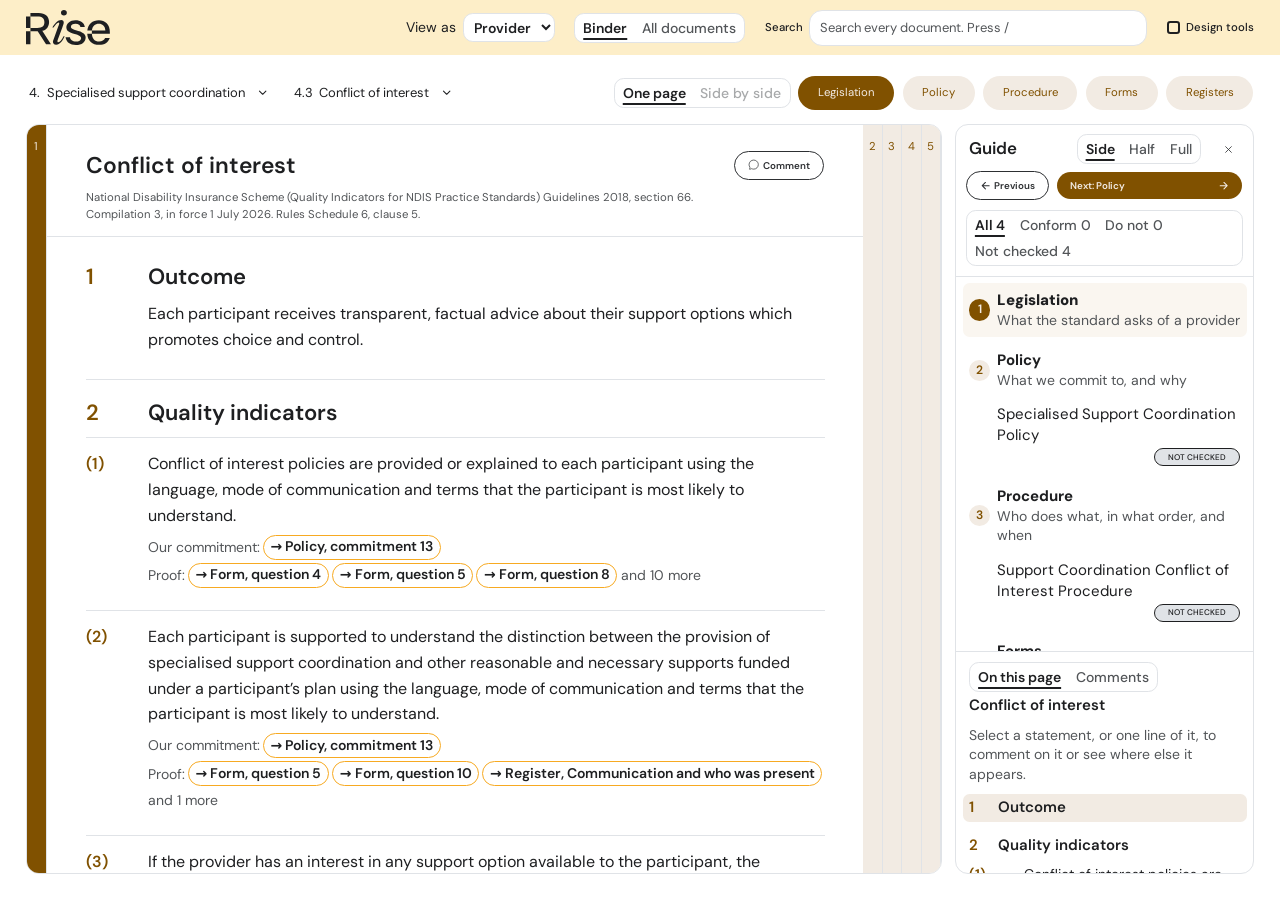
==== commit ce7177df: "deploy: 2026-10-19T05:52Z Co-Authored-By: Claude Opus 5.5 <noreply@anthropic.com>" ====
--- a/index.html
+++ b/index.html
@@ -65,6 +65,7 @@
 .doc ol.subs { list-style: none; padding-left: 0; }
 .subs > li { display: grid; grid-template-columns: 2.25rem minmax(0, 1fr); }
 .stage-row { display: flex; flex-wrap: wrap; align-items: center; justify-content: space-between; gap: var(--spacing-s4) var(--spacing-s5); }
+.stage-left { display: flex; flex-wrap: wrap; align-items: center; gap: var(--spacing-s3) var(--spacing-s5); }
 .pills { display: flex; flex-wrap: wrap; align-items: center; gap: var(--spacing-s3); }
 .work { display: flex; flex: 1; flex-direction: column; gap: var(--spacing-s5); min-height: 0; width: 100%; padding: var(--spacing-s6) var(--spacing-s7) var(--spacing-s7); }
 .binder-page { min-width: 0; }
@@ -302,6 +303,12 @@
 .colour-on a.go[data-step]::before { content: ""; display: inline-block; width: 0.5rem; height: 0.5rem; margin-right: 0.3em; border-radius: var(--radius-full); background: var(--page); }
 
 @media (prefers-reduced-motion: reduce) { * { transition: none !important; scroll-behavior: auto !important; } }
+
+/* No shadows, as in the platform (riseOS-FE docs/design-system/LAYERING.md: depth is background
+ * and a border). The bundled component styles predate that rule and still draw shadow-xs on
+ * fields and shadow-md on the comment box. Only the shadow layer is cleared: focus rings, which
+ * use the same property, stay (Jesse, 19 Oct: "remove box shadows"). */
+*, ::before, ::after { --tw-shadow: 0 0 transparent !important; --tw-inset-shadow: 0 0 transparent !important; }
 </style>
 </head>
 <body>
@@ -888,6 +895,11 @@
     var sz = React.useState("side"), size = sz[0], setSize = sz[1];    // how much of the window the guide takes: side, half or full
     var pd = React.useState(null), pending = pd[0], setPending = pd[1];  // a comment's place to go back to, once its page is drawn
     var ak = React.useState(null), ask = ak[0], setAsk = ak[1];          // the guide asked to show a part of itself, such as the comments
+    // Where the reader was before each jump, newest last, so Back returns them exactly there: the same
+    // pages, the same documents, the same scroll on each page and the same selection (Jesse, 19 Oct: "how can
+    // we go back once pressing a button and having it move").
+    var bk = React.useState([]), hops = bk[0], setHops = bk[1];
+    var rs = React.useState(null), restoring = rs[0], setRestoring = rs[1];  // scroll positions to put back once drawn
     // Open comments on a document: on the document as a whole, and on any statement or line in it.
     function openNotesOn(docId) {
       return Object.keys(props.notes).reduce(function (sum, address) {
@@ -954,6 +966,45 @@
       });
     }
 
+    // Remember where the reader is now, under a name for the Back button.
+    function remember(label) {
+      var scroll = {};
+      open.forEach(function (step) {
+        var box = book.current && book.current.querySelector('[data-page="' + step + '"]');
+        if (box) scroll[step] = box.scrollTop;
+      });
+      setHops(function (now) { return now.concat({ open: open.slice(), picked: Object.assign({}, picked), active: active, trace: trace, scroll: scroll, label: label }).slice(-50); });
+      try { window.history.pushState({ riseHop: true }, ""); } catch (ignored) { /* a sandboxed frame may refuse; the Back button still works */ }
+    }
+    // Back: the last place remembered, exactly as it was.
+    function goBack() {
+      var last = hops[hops.length - 1];
+      if (!last) return;
+      setHops(hops.slice(0, -1));
+      setOpen(last.open); setPicked(last.picked); setActive(last.active); setTrace(last.trace);
+      setRestoring({ scroll: last.scroll, n: Date.now() });
+    }
+    var backRef = React.useRef(goBack);
+    React.useEffect(function () { backRef.current = goBack; });
+    // The browser's own Back steps back through the jumps too, before it leaves the page.
+    React.useEffect(function () {
+      function onPop() { backRef.current(); }
+      window.addEventListener("popstate", onPop);
+      return function () { window.removeEventListener("popstate", onPop); };
+    }, []);
+    React.useEffect(function () {
+      if (!restoring || !book.current) return;
+      Object.keys(restoring.scroll).forEach(function (step) {
+        var box = book.current.querySelector('[data-page="' + step + '"]');
+        if (box) box.scrollTop = restoring.scroll[step];
+      });
+    }, [restoring && restoring.n]);
+    // Close one page of the row; Back opens it again.
+    function closePage(step) {
+      remember(lib.steps[STEPS.indexOf(step)].label);
+      setOpen(open.filter(function (s) { return s !== step; }));
+    }
+
     function only(step) { setActive(step); setOpen([step]); }
     function land(step) { setActive(step); setOpen(around(step)); }  // arrive on a page, in the way of working chosen
     // Open a page at one end of the row and, if the row is full, close the page at the other end.
@@ -1029,9 +1080,12 @@
       var base = starts[0], said = starts.length ? data.where[base].cite : "";
       if (!starts.length) {
         var doc = docOf(step, picked[step]), entry = doc && doc.index.filter(function (e) { return e.id === id; })[0];
-        if (!entry) return;
-        base = doc.id + " part " + entry.short;
-        said = lib.steps.filter(function (x) { return x.key === step; })[0].label + ", part " + entry.short + " (" + entry.label + ")";
+        if (!doc) return;
+        // A section the index does not list still takes a comment on the words highlighted in it: the
+        // offer of a comment must never lead nowhere (Jesse, 19 Oct: "from here you should be able to add comments").
+        var heading = holder.querySelector("summary, h3, h4"), step_ = lib.steps.filter(function (x) { return x.key === step; })[0].label;
+        base = doc.id + (entry ? " part " + entry.short : " " + id);
+        said = step_ + (entry ? ", part " + entry.short + " (" + entry.label + ")" : ", " + (heading ? heading.textContent.trim() : "this section"));
       }
       var seen = {}, hits = [];
       starts.forEach(function (address) { seen[address] = true; });
@@ -1172,7 +1226,9 @@
         }
         if (link.dataset.jump) { setLit({ id: link.dataset.jump, n: Date.now() }); return; }
         var page = link.closest("[data-page]") || (link.closest(".guide-page") ? { dataset: { page: trace ? trace.step : current } } : null);
-        go(link.dataset.go, page ? page.dataset.page : null);
+        var from = page ? page.dataset.page : null;
+        remember(trace ? trace.cite : from ? lib.steps[STEPS.indexOf(from)].label : "where you were");
+        go(link.dataset.go, from);
         return;
       }
       // Selecting a statement, or a line of one, traces it. Controls, and text being selected to copy, are left alone.
@@ -1274,7 +1330,9 @@
           h(R.Button, { type: "button", variant: "neutral", emphasis: "outline", size: "sm", onClick: function () { commentOn(step, doc, label); } },
             h(R.Icon, { name: "comment" }), "Comment"),
           step !== "legislation"
-            ? h(R.ConformanceControl, { value: props.verdicts[doc.id] || "", onValueChange: function (value) { props.setVerdict(doc.id, value); } }) : null) : null,
+            ? h(R.ConformanceControl, { value: props.verdicts[doc.id] || "", onValueChange: function (value) { props.setVerdict(doc.id, value); } }) : null,
+          open.length > 1 ? h(R.Button, { type: "button", variant: "neutral", emphasis: "ghost", size: "icon-sm", className: "page-close",
+            "aria-label": "Close the " + label + " page", title: "Close this page", onClick: function () { closePage(step); } }, h(R.Icon, { name: "close" })) : null) : null,
         basis: open.length > 1 ? 100 / open.length : null, className: "binder-page" + (open.length > 2 ? " is-tight" : ""),
         "data-page": step, "data-step": step },
         h(Pane, { step: step, docId: doc ? doc.id : "", entries: entriesFor(doc), more: more, lit: lit,
@@ -1411,7 +1469,10 @@
     }, [offer]);
 
     return h("div", { className: "book", onClick: onClick, onMouseUp: onSweep, ref: book },
-      h("div", { className: "stage-row" }, trail, h("div", { className: "pills" }, props.controls, layout, pills, addPage,
+      h("div", { className: "stage-row" }, h("div", { className: "stage-left" }, trail,
+        hops.length ? h(R.Button, { type: "button", variant: "tab", emphasis: "solid", size: "sm", className: "back-hop", onClick: goBack },
+          h(R.Icon, { name: "arrow-left" }), "Back to " + hops[hops.length - 1].label) : null),
+        h("div", { className: "pills" }, props.controls, layout, pills, addPage,
         guide ? null : h(R.Button, { type: "button", variant: "neutral", emphasis: "outline", size: "sm", onClick: function () { setGuide(true); } },
           h(R.Icon, { name: "list" }), props.mode === "auditor" ? "Audit" : "Guide"))),
       h("div", { className: "book-row" + (guide && size === "full" ? " is-full" : "") },
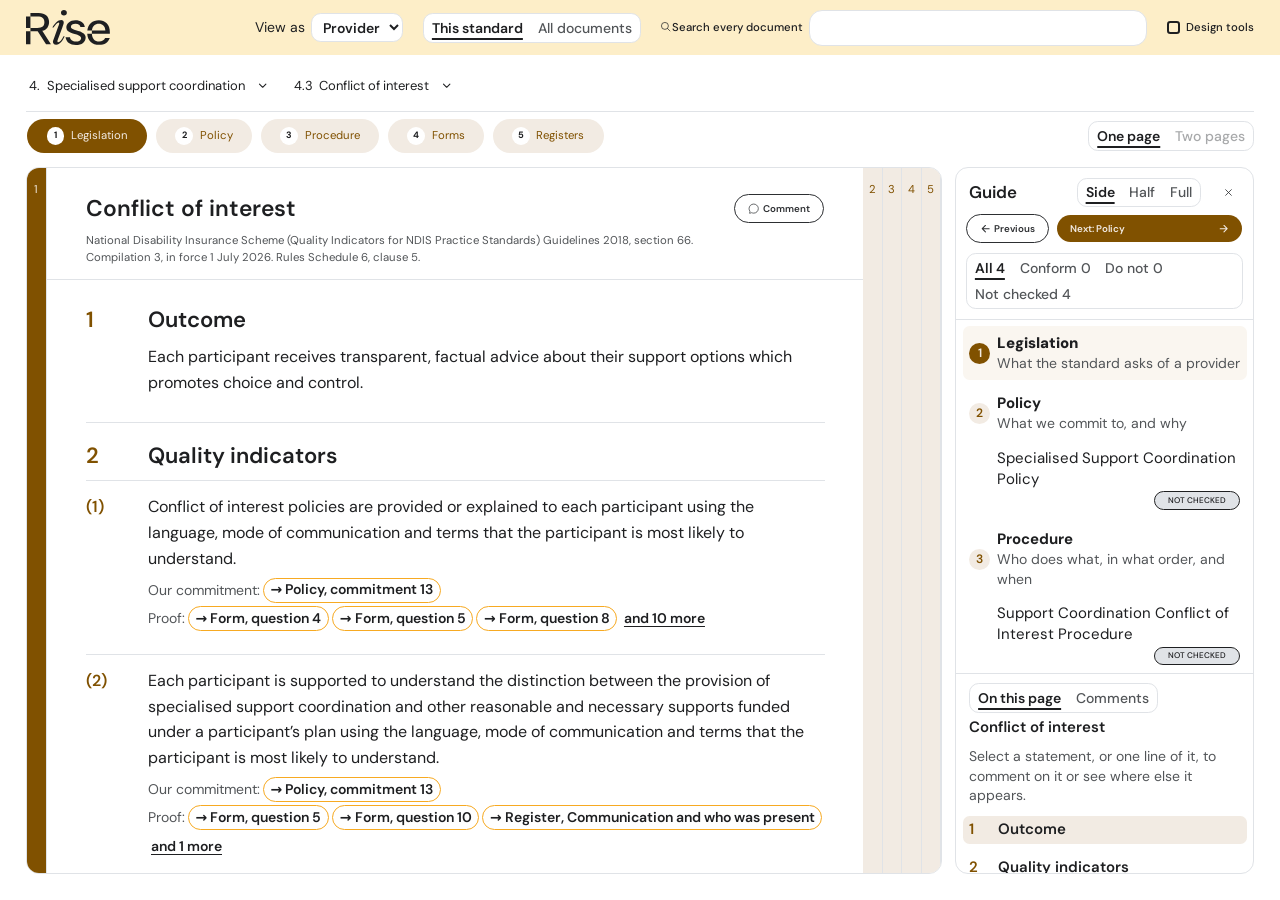
==== commit a7224ff9: "deploy: 2026-10-19T05:58Z Co-Authored-By: Claude Opus 5.5 <noreply@anthropic.com>" ====
--- a/index.html
+++ b/index.html
@@ -66,6 +66,17 @@
 .subs > li { display: grid; grid-template-columns: 2.25rem minmax(0, 1fr); }
 .stage-row { display: flex; flex-wrap: wrap; align-items: center; justify-content: space-between; gap: var(--spacing-s4) var(--spacing-s5); }
 .stage-left { display: flex; flex-wrap: wrap; align-items: center; gap: var(--spacing-s3) var(--spacing-s5); }
+/* The bar in two rows: where you are and search above; the five pages and how you read them below. */
+.stage-what { padding-top: var(--spacing-s3); border-top: 1px solid var(--border); }
+.stage-search { flex: 1 1 22rem; display: flex; justify-content: flex-end; min-width: 0; }
+.stage-search .search { width: min(100%, 40rem); }
+.stage-search .search input { flex: 1; width: auto; max-width: none; }
+.step-no { display: inline-grid; place-items: center; min-width: 1.375rem; height: 1.375rem; margin-right: var(--spacing-s2); border-radius: var(--radius-full); background: var(--card); color: var(--foreground); font-size: 0.8125em; font-weight: 700; }
+/* The auditor's review of the standard, under the bar: progress, what is open, the next document to check. */
+.review-bar { display: flex; flex-wrap: wrap; align-items: center; justify-content: space-between; gap: var(--spacing-s3) var(--spacing-s5); padding: var(--spacing-s3) var(--spacing-s5); border: 1px solid var(--border); border-radius: var(--radius-lg); background: var(--card); }
+.review-said { display: flex; flex-wrap: wrap; align-items: baseline; gap: var(--spacing-s2) var(--spacing-s5); }
+.review-said span { color: var(--muted-foreground); }
+.review-acts { display: flex; flex-wrap: wrap; gap: var(--spacing-s3); }
 .pills { display: flex; flex-wrap: wrap; align-items: center; gap: var(--spacing-s3); }
 .work { display: flex; flex: 1; flex-direction: column; gap: var(--spacing-s5); min-height: 0; width: 100%; padding: var(--spacing-s6) var(--spacing-s7) var(--spacing-s7); }
 .binder-page { min-width: 0; }
@@ -144,12 +155,18 @@
 .trail .go { display: inline-flex; align-items: center; gap: var(--spacing-s2); padding: var(--spacing-s1) var(--spacing-s3); border: 1px solid var(--primary-solid); border-radius: var(--radius-full); background: var(--card); color: var(--primary-foreground); font-weight: 600; line-height: 1.4; text-decoration: none; }
 .trail .go:hover { background: var(--primary-surface); }
 .trail .go:focus-visible { outline: 2px solid var(--ring); outline-offset: 2px; }
-.lk-more { font-style: normal; }
+.lk-more { padding: var(--spacing-s1) var(--spacing-s2); border: 0; border-radius: var(--radius-sm); background: none; color: var(--foreground); font: inherit; font-weight: 600; text-decoration: underline; text-underline-offset: 0.2em; cursor: pointer; }
+.lk-more:hover { background: var(--muted); }
+.lk-more:focus-visible { outline: 2px solid var(--ring); outline-offset: 2px; }
+.lk-more .when-open, .rel.is-open .lk-more .for-provider, .rel.is-open .lk-more .for-auditor { display: none; }
+.rel.is-open .lk-more .when-open { display: inline; }
 
 /* ---- two views of the same pages. A provider opens one page, with parts named in words and the
  * first three links of each kind. An auditor gets codes and every link. */
-.is-provider .as-code, .is-auditor .as-name, .is-auditor .lk-more { display: none; }
-.is-provider .lk:nth-of-type(n+4) { display: none; }
+.is-provider .as-code, .is-auditor .as-name { display: none; }
+.is-provider .lk-more .for-auditor, .is-auditor .lk-more .for-provider { display: none; }
+.is-auditor .lk-more:not(:has(.for-auditor)) { display: none; }
+.is-provider .rel:not(.is-open) .lk:nth-of-type(n+4), .is-auditor .rel:not(.is-open) .lk:nth-of-type(n+7) { display: none; }
 /* The extras for judging the design itself stay out of both views until Design tools is ticked. */
 .frame:not(.has-tools) details.part > summary .count { font-size: 0; }
 .frame:not(.has-tools) details.part > summary .count::after { font-size: max(0.875rem, 14px); }
@@ -654,7 +671,11 @@
     var tally = [["all", "All " + judged.length], ["conforms", "Conform " + count.conforms], ["non-conforming", "Do not " + count["non-conforming"]], ["none", "Not checked " + count.none]];
     var zo = React.useState("index"), zone = zo[0], setZone = zo[1];  // what the lower half holds while nothing is selected
     // A page's "Comments" button asks for the comments to be shown (Jesse, 19 Oct: "in the side by side where is the comments").
-    React.useEffect(function () { if (props.ask) setZone(props.ask.zone); }, [props.ask && props.ask.n]);
+    React.useEffect(function () {
+      if (!props.ask) return;
+      if (props.ask.zone) setZone(props.ask.zone);
+      if (props.ask.filter) setFilter(props.ask.filter);
+    }, [props.ask && props.ask.n]);
     var narrowed = filter !== "all";
     var reading = lib.steps.filter(function (step) { return step.key === props.current; })[0];
     var doc = props.docsOf(props.current).filter(function (d) { return d.id === props.picked[props.current]; })[0];
@@ -1128,7 +1149,8 @@
     function goNote(anchor) {
       if (size === "full") setSize("half");
       pick(anchor.step, anchor.doc);
-      only(anchor.step);
+      // Side by side stays side by side (the auditor tester: opening a comment dropped to one page).
+      if (open.length > 1) show([anchor.step], null, true); else only(anchor.step);
       setPending(anchor);
     }
     React.useEffect(function () {
@@ -1212,6 +1234,14 @@
     }, [lit]);
 
     function onClick(event) {
+      // "and N more" opens the rest of a row of links where it is, and closes it again.
+      var more = event.target.closest(".lk-more");
+      if (more) {
+        var row = more.closest(".rel");
+        row.classList.toggle("is-open");
+        more.setAttribute("aria-expanded", String(row.classList.contains("is-open")));
+        return;
+      }
       var link = event.target.closest("[data-go], [data-jump], [data-open], [data-binder]");
       if (link) {
         event.preventDefault();
@@ -1377,7 +1407,7 @@
     var split = open.length > 1, canSplit = room() > 1, beside = split || props.layout === "split";
     var layout = h(Seg, { label: "Pages shown", value: split ? "split" : "one",
       options: [["one", "One page", false, "Read one page at a time"],
-        ["split", "Side by side", !canSplit && !split, canSplit || split ? "Two pages: the one you are reading, and one beside it" : "This window is too narrow for two pages"]],
+        ["split", "Two pages", !canSplit && !split, canSplit || split ? "The page you are reading, and one beside it" : "There is no room for two pages beside the Guide: close the Guide, or widen the window"]],
       onChange: function (to) {
         if (size === "full") setSize("half");  // the book comes back into view to show what was asked for
         props.setLayout(to);  // the choice lasts: the next document and the next standard open the same way
@@ -1414,7 +1444,7 @@
           if (size === "full") { setSize("half"); only(x.key); return; }
           if (!isOpen) { if (beside) show([x.key], null); else only(x.key); }
           else if (open.length > 1) setOpen(open.filter(function (y) { return y !== x.key; }));
-        } }, h("span", { className: "pill-dot" }), x.label);
+        } }, h("span", { className: "pill-dot" }), h("span", { className: "step-no", "aria-hidden": true }, STEPS.indexOf(x.key) + 1), x.label);
     });
 
     // The trail is the platform's: module, then standard, each with its siblings on a chevron.
@@ -1468,13 +1498,44 @@
       };
     }, [offer]);
 
+    // The auditor's review of this standard: how far it has got, what is open, and the next document
+    // to check (the walk the guide held as "Next: ...", made the main way forward).
+    var reviewable = [];
+    STEPS.forEach(function (step) { if (step !== "legislation") docsOf(step).forEach(function (d) { reviewable.push({ step: step, doc: d }); }); });
+    var checked = reviewable.filter(function (x) { return props.verdicts[x.doc.id]; }).length;
+    var openComments = reviewable.reduce(function (sum, x) { return sum + openNotesOn(x.doc.id); }, 0);
+    var toCheck = reviewable.filter(function (x) { return !props.verdicts[x.doc.id]; })[0];
+    var review = props.mode === "auditor" ? h("section", { className: "review-bar", "aria-label": "Your review of this standard" },
+      h("p", { className: "review-said" }, h("strong", null, "Reviewing " + data.crumbs[1].index + " " + data.crumbs[1].label),
+        h("span", null, checked + " of " + reviewable.length + " documents checked"),
+        openComments ? h("span", null, openComments + (openComments === 1 ? " open comment" : " open comments")) : null),
+      h("div", { className: "review-acts" },
+        checked < reviewable.length ? h(R.Button, { type: "button", variant: "neutral", emphasis: "outline", size: "sm",
+          onClick: function () { setGuide(true); setTrace(null); setAsk({ filter: "none", n: Date.now() }); } }, "Show only not checked") : null,
+        toCheck ? h(R.Button, { type: "button", variant: "tab", emphasis: "solid", size: "sm",
+          onClick: function () { remember(current ? lib.steps[STEPS.indexOf(current)].label : "where you were"); pick(toCheck.step, toCheck.doc.id);
+            if (beside) show([toCheck.step], null, true); else only(toCheck.step); } },
+          "Next to check: " + toCheck.doc.title, h(R.Icon, { name: "arrow-right" }))
+        : walk.next ? h(R.Button, { type: "button", variant: "tab", emphasis: "solid", size: "sm", onClick: walk.next.go },
+          "All checked. Next: " + walk.next.label, h(R.Icon, { name: "arrow-right" })) : null)) : null;
+
+    // The bar in two rows. Above: where you are (Back, the module and standard, what is shown) and
+    // search. Below: what you are reading (the five pages, numbered as their spines are) and how
+    // (one page or two, add a page, the guide). Jesse, 19 Oct: "the top nav can make more sense".
+    var controls = props.controls || [];
     return h("div", { className: "book", onClick: onClick, onMouseUp: onSweep, ref: book },
-      h("div", { className: "stage-row" }, h("div", { className: "stage-left" }, trail,
-        hops.length ? h(R.Button, { type: "button", variant: "tab", emphasis: "solid", size: "sm", className: "back-hop", onClick: goBack },
-          h(R.Icon, { name: "arrow-left" }), "Back to " + hops[hops.length - 1].label) : null),
-        h("div", { className: "pills" }, props.controls, layout, pills, addPage,
-        guide ? null : h(R.Button, { type: "button", variant: "neutral", emphasis: "outline", size: "sm", onClick: function () { setGuide(true); } },
-          h(R.Icon, { name: "list" }), props.mode === "auditor" ? "Audit" : "Guide"))),
+      h("div", { className: "stage-row stage-where" },
+        h("div", { className: "stage-left" },
+          hops.length ? h(R.Button, { type: "button", variant: "tab", emphasis: "solid", size: "sm", className: "back-hop", onClick: goBack },
+            h(R.Icon, { name: "arrow-left" }), "Back to " + hops[hops.length - 1].label) : null,
+          trail, controls[0] || null),
+        controls[1] ? h("div", { className: "stage-search" }, controls[1]) : null),
+      h("div", { className: "stage-row stage-what" },
+        h("nav", { className: "pills step-tabs", "aria-label": "Pages of this standard" }, pills),
+        h("div", { className: "pills" }, layout, addPage,
+          guide ? null : h(R.Button, { type: "button", variant: "neutral", emphasis: "outline", size: "sm", onClick: function () { setGuide(true); } },
+            h(R.Icon, { name: "list" }), props.mode === "auditor" ? "Audit" : "Guide"))),
+      review,
       h("div", { className: "book-row" + (guide && size === "full" ? " is-full" : "") },
         h(R.DocumentSpread, { className: "relative" }, kids),
         guide ? h(Guide, { mode: props.mode, lib: lib, docsOf: docsOf, entriesFor: entriesFor, open: open, picked: picked, here: here, current: current,
@@ -1641,8 +1702,8 @@
     }
     return h("form", { className: "search", role: "search", onSubmit: function (e) { e.preventDefault(); if (shown[active]) choose(shown[active]); },
       onBlur: function (e) { if (!e.currentTarget.contains(e.relatedTarget)) setFocused(false); } },
-      h(R.Label, { htmlFor: "search" }, "Search"),
-      h(R.Input, { id: "search", ref: box, type: "text", value: typed, autoComplete: "off", placeholder: "Search every document. Press /",
+      h(R.Label, { htmlFor: "search" }, h(R.Icon, { name: "search" }), "Search every document"),
+      h(R.Input, { id: "search", ref: box, type: "search", value: typed, autoComplete: "off", "aria-keyshortcuts": "/", title: "Press / to search from anywhere",
         onFocus: function () { setFocused(true); load(); }, onChange: function (e) { change(e.target.value); }, onKeyDown: keys }),
       body);
   }
@@ -1732,7 +1793,7 @@
 
     if (failed) return h("p", { className: "loading" }, "The library could not be read: " + failed + ". Reload the page to try again.");
     if (!lib) return h("p", { className: "loading" }, "Loading the library.");
-    var shown = h(Seg, { key: "shown", label: "What is shown", value: view, options: [["binder", "Binder"], ["table", "All documents"]], onChange: setView });
+    var shown = h(Seg, { key: "shown", label: "What is shown", value: view, options: [["binder", "This standard"], ["table", "All documents"]], onChange: setView });
     var search = h(Search, { key: "search", here: key, steps: lib.steps, open: function (row) {
       var doc = row.a.split(" ").slice(0, row.a.charAt(0) === "s" ? 2 : 1).join(" ");
       var stay = data && (data.where[row.a] || data.where[doc]);
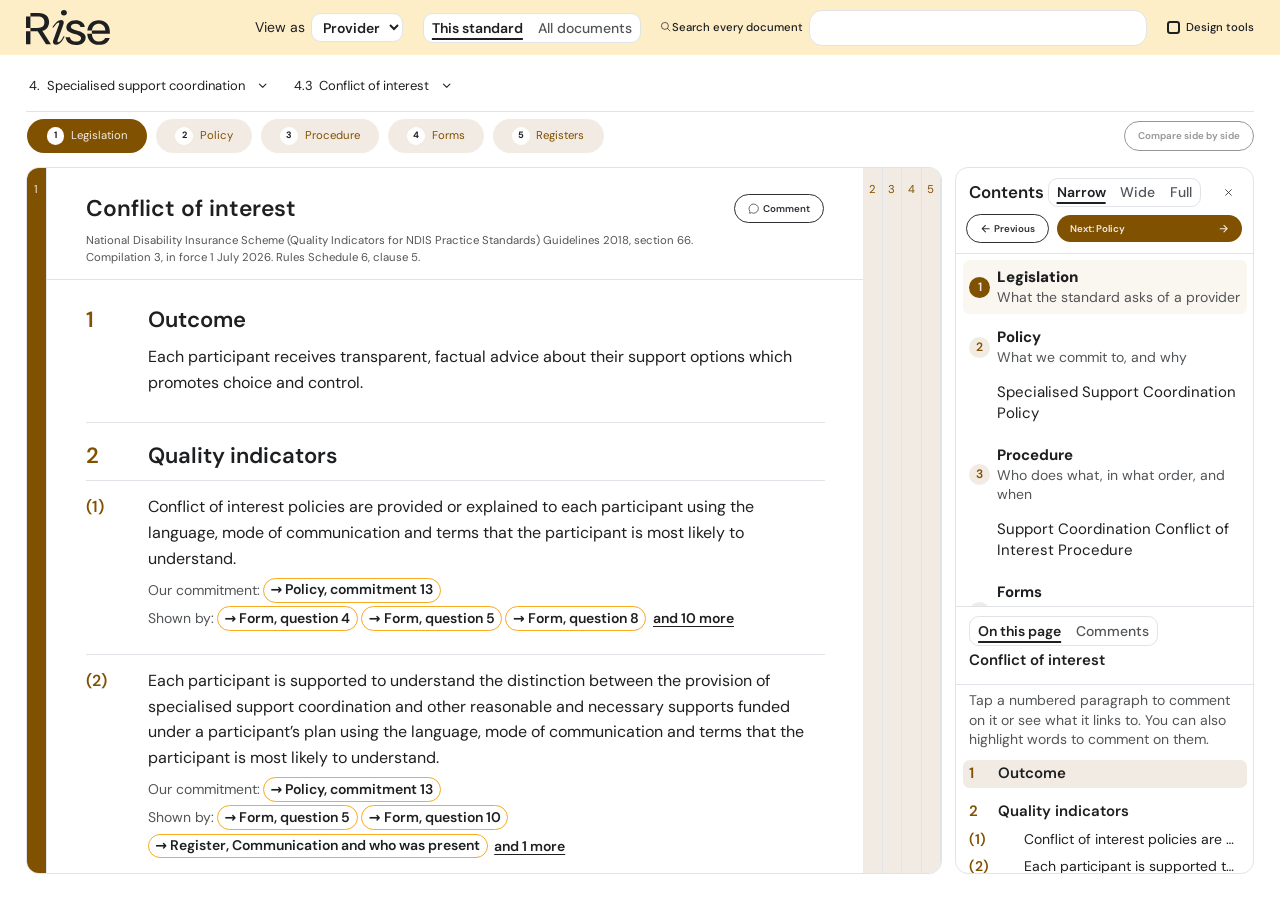
==== commit 4bfea216: "deploy: 2026-10-19T06:19Z Co-Authored-By: Claude Opus 5.5 <noreply@anthropic.com>" ====
--- a/index.html
+++ b/index.html
@@ -199,7 +199,7 @@
 .walk .walk-next { flex: 1; min-width: 0; justify-content: space-between; }
 .walk-label { overflow: hidden; text-overflow: ellipsis; white-space: nowrap; }
 .tally { padding: 0 var(--spacing-s4) var(--spacing-s4); border-bottom: 1px solid var(--border); }
-.guide-list { flex: 0 1 auto; min-height: 0; max-height: 50%; overflow-y: auto; padding: var(--spacing-s3); display: grid; gap: var(--spacing-s3); align-content: start; }
+.guide-list { flex: 0 1 auto; min-height: 0; max-height: 50%; overflow-y: auto; padding: var(--spacing-s3); border-top: 1px solid var(--border); display: grid; gap: var(--spacing-s3); align-content: start; }
 .guide-step { display: grid; gap: 1px; }
 .guide-row { display: flex; align-items: center; gap: var(--spacing-s3); padding: var(--spacing-s3); border-radius: var(--radius-sm); color: var(--foreground); text-decoration: none; }
 .guide-row:hover { background: var(--muted); }
@@ -212,9 +212,11 @@
 .guide-row.is-doc { padding-left: calc(var(--spacing-s3) + 1.625rem + var(--spacing-s3)); }
 .guide-row.is-current { background: var(--tab-soft); font-weight: 600; }
 .guide-page { display: flex; flex-direction: column; flex: 1 1 0; min-height: 10rem; border-top: 1px solid var(--border); }
-.guide-page-head { flex: none; display: grid; gap: var(--spacing-s2); padding: var(--spacing-s4) var(--spacing-s3) var(--spacing-s2); }
+/* The lower half's heading holds still with a clear edge under it, so rows scrolling beneath it read as a
+ * list moving, not as text breaking (Jesse, 19 Oct: "breaking here again"). */
+.guide-page-head { flex: none; display: grid; gap: var(--spacing-s2); padding: var(--spacing-s4) var(--spacing-s3) var(--spacing-s3); border-bottom: 1px solid var(--border); }
 .guide-page-head > .seg { justify-self: start; margin-left: var(--spacing-s3); }
-.guide-page-body { flex: 1; min-height: 0; overflow-y: auto; padding: 0 var(--spacing-s3) var(--spacing-s4); }
+.guide-page-body { flex: 1; min-height: 0; overflow-y: auto; padding: var(--spacing-s3) var(--spacing-s3) var(--spacing-s4); scroll-padding-top: var(--spacing-s3); }
 .guide-over { padding: 0 var(--spacing-s3); font-size: 0.8125em; font-weight: 600; letter-spacing: 0.04em; text-transform: uppercase; color: var(--muted-foreground); }
 .guide-title { padding: 0 var(--spacing-s3) var(--spacing-s3); font-weight: 600; }
 .guide-page-body > .guide-what { padding: 0 var(--spacing-s3); }
@@ -326,6 +328,57 @@
  * fields and shadow-md on the comment box. Only the shadow layer is cleared: focus rings, which
  * use the same property, stay (Jesse, 19 Oct: "remove box shadows"). */
 *, ::before, ::after { --tw-shadow: 0 0 transparent !important; --tw-inset-shadow: 0 0 transparent !important; }
+
+/* ---- the page gets the screen (Jesse, 19 Oct: "should the top navs on form not be there or fold much more")
+ * Reading down a page tucks the bar's upper row away; scrolling up brings it back. Back stays beside the pages. */
+.book.is-tucked .stage-where, .book.is-tucked .review-bar { display: none; }
+.book.is-tucked .stage-what { padding-top: 0; border-top: 0; }
+/* Into the document, its title slims to one line. */
+.binder-page.is-scrolled > :first-child { padding-block: var(--spacing-s3); }
+.binder-page.is-scrolled > :first-child h2 { font-size: 1.125rem; line-height: 1.3; }
+.binder-page.is-scrolled > :first-child h2 + p, .binder-page.is-scrolled > :first-child .off-note { display: none; }
+
+/* ---- a form, one section at a time */
+/* What it is for and its privacy note: one quiet line above the questions, each open on a press. */
+.form-about { display: flex; flex-wrap: wrap; gap: var(--spacing-s2) var(--spacing-s6); padding-bottom: var(--spacing-s4); border-bottom: 1px solid var(--border); }
+.form-about .part { padding: 0; border: 0; }
+.form-about details.part:not([open]) { flex: 0 0 auto; }
+.form-about details.part[open] { flex: 1 1 100%; }
+.form-about .part > summary > h3 { flex: none; white-space: nowrap; font-size: max(0.9375rem, 15px); font-weight: 600; text-decoration: underline; text-underline-offset: 0.2em; }
+.form-about .part > summary > h3 .ix, .form-about .part > summary .count { display: none; }
+/* How far you are, and every section a press away. */
+.form-run { display: flex; flex-wrap: wrap; align-items: center; justify-content: space-between; gap: var(--spacing-s3) var(--spacing-s5); padding: var(--spacing-s4) 0; scroll-margin-top: 7rem; }
+.form-progress { display: grid; grid-template-columns: auto minmax(8rem, 16rem) auto; align-items: center; gap: var(--spacing-s4); }
+.form-where { font-weight: 600; }
+.form-bar { height: 0.5rem; border-radius: var(--radius-full); background: var(--muted); overflow: hidden; }
+.form-bar > span { display: block; height: 100%; border-radius: inherit; background: var(--tab-solid); transition: width var(--duration-slow) var(--ease-out); }
+.form-sections { position: relative; }
+.form-sections > summary { list-style: none; cursor: pointer; padding: var(--spacing-s2) var(--spacing-s4); border: 1px solid var(--border); border-radius: var(--radius-full); font-weight: 600; }
+.form-sections > summary::-webkit-details-marker { display: none; }
+.form-sections > summary:focus-visible { outline: 2px solid var(--ring); outline-offset: 2px; }
+.form-sections > ol { position: absolute; z-index: 10; right: 0; top: calc(100% + var(--spacing-s2)); width: min(28rem, 80vw); max-height: 60vh; overflow: auto; display: grid; gap: var(--spacing-s1); margin: 0; padding: var(--spacing-s3); list-style: none; border: 1px solid var(--border); border-radius: var(--radius-lg); background: var(--card); }
+.form-sections button { display: flex; align-items: center; gap: var(--spacing-s3); width: 100%; padding: var(--spacing-s3); border: 0; border-radius: var(--radius-md); background: none; color: var(--foreground); font: inherit; text-align: left; cursor: pointer; }
+.form-sections button:hover, .form-sections button[aria-current] { background: var(--muted); }
+.form-sections button[aria-current] { font-weight: 600; }
+.form-mark { flex: none; display: inline-grid; place-items: center; width: 1.75rem; height: 1.75rem; border-radius: var(--radius-full); background: var(--muted); font-size: 0.8125em; font-weight: 700; }
+.form-mark.is-done { background: var(--tab-solid); color: var(--tab-solid-foreground); }
+.form-title { font-size: 1.375rem; line-height: 1.3; font-weight: 600; margin-bottom: var(--spacing-s2); }
+.is-form .q-text { font-size: 1.125em; font-weight: 600; }
+/* Back and Next stay in reach at the foot of the page. */
+.form-nav { position: sticky; bottom: 0; z-index: 2; display: flex; flex-wrap: wrap; align-items: center; justify-content: space-between; gap: var(--spacing-s3); margin-top: var(--spacing-s6); padding: var(--spacing-s4) 0; border-top: 1px solid var(--border); background: var(--card); }
+.form-save { display: flex; flex-wrap: wrap; gap: var(--spacing-s3); }
+/* Check your answers: every answer, under its section, one press from where it is changed. */
+.check-sec { display: grid; gap: var(--spacing-s3); padding: var(--spacing-s5) 0; border-top: 1px solid var(--border); }
+.check-head { display: flex; align-items: baseline; justify-content: space-between; gap: var(--spacing-s3); }
+.check-head h4 { font-weight: 600; }
+.check-sec dl { display: grid; gap: var(--spacing-s3); margin: 0; }
+.check-sec dl > div { display: grid; grid-template-columns: minmax(0, 1fr) minmax(0, 1fr); gap: var(--spacing-s4); }
+.check-sec dt { color: var(--muted-foreground); }
+.check-sec dd { margin: 0; overflow-wrap: anywhere; }
+@media (max-width: 47.99rem) { .form-progress { grid-template-columns: 1fr; } .check-sec dl > div { grid-template-columns: 1fr; gap: var(--spacing-s1); } }
+/* The module and standard names open their menus too. */
+[data-slot="breadcrumb-item"] > a { cursor: pointer; }
+[data-slot="breadcrumb-item"] > a:hover { text-decoration: underline; text-underline-offset: 0.2em; }
 </style>
 </head>
 <body>
@@ -545,47 +598,100 @@
     return h("div", { className: "field" }, c.label ? h(R.Label, { htmlFor: id }, c.label) : null, input);
   }
 
+  // A form, one section at a time (Jesse, 19 Oct: "35 questions in a form?? not easy to use or navigate",
+  // "this is all supposed to take pain away"). What it is for and its privacy note fold into one quiet line;
+  // each section is one screen of a few questions with Back and Next; how far you are and the list of
+  // sections stay at the top; "Check your answers" comes before Save, each answer one press from where it is
+  // changed. Questions that do not apply to the kind of record chosen at question 1 never show.
+  var CHECK = "check";
   function FormPage(props) {
     var F = props.doc.form, kind = props.kind, answers = props.answers;
     var shown = F.questions.filter(function (q) { return !kind || q.skip.indexOf(kind) === -1; });
     var hidden = F.questions.length - shown.length;
+    var sections = F.sections.filter(function (sec) { return shown.some(function (q) { return q.section === sec; }); });
+    var at = props.section === CHECK ? CHECK : sections.indexOf(props.section) !== -1 ? props.section : sections[0];
+    var index = at === CHECK ? sections.length : sections.indexOf(at);
     var set = function (key, value) {
       var next = Object.assign({}, answers); next[key] = value; props.setAnswers(next);
       if (kind && key === "1.0") props.setKind(value);
     };
-    return h("div", { className: "doc" },
-      h(Part, { part: partNamed(F.parts, "What this is for") }, h("div", Object.assign({ className: "plain" }, html(F.intro)))),
-      h(Part, { part: partNamed(F.parts, "Privacy") }, h("div", Object.assign({ className: "plain" }, html(F.privacy)))),
-      h(Part, { part: partNamed(F.parts, "Sections and questions") },
-        hidden ? h("p", { className: "plain quiet" }, hidden + " questions that do not apply to a " + kind + " record are hidden. Question 1 changes the kind of record.") : null,
-        F.sections.map(function (section) {
-          var mine = shown.filter(function (q) { return q.section === section; });
-          if (!mine.length) return null;
-          return h(React.Fragment, { key: section }, h("h4", { className: "stage" }, section), mine.map(function (q) {
-            return h("div", { className: "item", id: q.id, key: q.no },
-              h("span", { className: "ix" }, q.short),
-              h("div", { className: "item-body", role: "group", "aria-labelledby": q.id + "-text" },
-                h("p", { className: "q-text", id: q.id + "-text" }, q.text),
-                q.hint ? h("p", Object.assign({ className: "hint" }, html(q.hint))) : null,
-                h("div", { className: "fields" }, q.controls.map(function (c, i) {
-                  var key = q.no + "." + i;
-                  return h(Control, { key: key, control: c, id: "a-" + props.doc.id + "-" + q.no + "-" + i, name: q.text,
-                    value: kind && key === "1.0" ? kind : answers[key], set: function (v) { set(key, v); } });
-                })),
-                q.trail ? h("div", html(q.trail)) : null));
-          }));
-        })),
-      h(Part, { part: partNamed(F.parts, "Sign-off") }, F.signs.length ? h("div", { className: "plain" }, F.signs.map(function (s, i) {
-        return h("div", { className: "sign", key: i },
-          h("p", html(s.confirms)),
-          h("div", { className: "field" }, h(R.Label, { htmlFor: "sign-" + props.doc.id + i }, s.who), h(R.Input, { id: "sign-" + props.doc.id + i, type: "text" })),
-          s.when ? h("div", { className: "field" }, h(R.Label, { htmlFor: "when-" + props.doc.id + i }, s.when),
-            h(R.Input, { id: "when-" + props.doc.id + i, type: s.when.toLowerCase().indexOf("time") === -1 ? "date" : "datetime-local" })) : null);
-      })) : h("div", Object.assign({ className: "plain" }, html(F.signoff)))),
-      h("div", { className: "actions" },
-        h(R.Button, { variant: "primary", onClick: props.save }, "Save record"),
-        props.review ? h(R.Button, { variant: "neutral", emphasis: "outline", onClick: function () { props.setAnswers(exampleAnswers(F, kind)); } }, "Fill with example answers") : null),
-      props.saved ? h("p", { className: "saved", role: "status" }, props.saved) : null,
+    var valueOf = function (q, i) { var key = q.no + "." + i; return kind && key === "1.0" ? kind : answers[key]; };
+    var answered = function (q) {
+      return q.controls.some(function (c, i) { var v = valueOf(q, i); return v != null && v !== "" && !(Array.isArray(v) && !v.length); });
+    };
+    var done = shown.filter(answered).length;
+    function goTo(next) { props.setSection(next); props.toTop(); }
+    var question = function (q) {
+      return h("div", { className: "item", id: q.id, key: q.no },
+        h("span", { className: "ix" }, q.short),
+        h("div", { className: "item-body", role: "group", "aria-labelledby": q.id + "-text" },
+          h("p", { className: "q-text", id: q.id + "-text" }, q.text),
+          q.hint ? h("p", Object.assign({ className: "hint" }, html(q.hint))) : null,
+          h("div", { className: "fields" }, q.controls.map(function (c, i) {
+            var key = q.no + "." + i;
+            return h(Control, { key: key, control: c, id: "a-" + props.doc.id + "-" + q.no + "-" + i, name: q.text,
+              value: valueOf(q, i), set: function (v) { set(key, v); } });
+          })),
+          q.trail ? h("div", html(q.trail)) : null));
+    };
+    var step = function (sec, i) {
+      var full = shown.filter(function (q) { return q.section === sec; }).every(answered);
+      return h("li", { key: sec }, h("button", { type: "button", "aria-current": sec === at ? "step" : undefined,
+        onClick: function (e) { e.currentTarget.closest("details").open = false; goTo(sec); } },
+        h("span", { className: "form-mark" + (full ? " is-done" : "") }, full ? h(R.Icon, { name: "check" }) : i + 1), sec));
+    };
+    var nextName = index + 1 < sections.length ? sections[index + 1] : "Check your answers";
+    var run = at === CHECK
+      ? h("div", { className: "form-check" },
+          h("h3", { className: "form-title" }, "Check your answers"),
+          h("p", { className: "quiet" }, "Read them through before you save. Change any answer where it was given."),
+          sections.map(function (sec) {
+            return h("section", { key: sec, className: "check-sec" },
+              h("div", { className: "check-head" }, h("h4", null, sec),
+                h(R.Button, { type: "button", variant: "neutral", emphasis: "link", size: "sm", onClick: function () { goTo(sec); } }, "Change")),
+              h("dl", null, shown.filter(function (q) { return q.section === sec; }).map(function (q) {
+                var said = q.controls.map(function (c, i) { var v = valueOf(q, i); return Array.isArray(v) ? v.join(", ") : v; }).filter(Boolean).join("; ");
+                return h("div", { key: q.no }, h("dt", null, q.short + ". " + q.text), h("dd", { className: said ? "" : "quiet" }, said || "Not answered"));
+              })));
+          }),
+          h(Part, { part: partNamed(F.parts, "Sign-off") }, F.signs.length ? h("div", { className: "plain" }, F.signs.map(function (sg, i) {
+            return h("div", { className: "sign", key: i },
+              h("p", html(sg.confirms)),
+              h("div", { className: "field" }, h(R.Label, { htmlFor: "sign-" + props.doc.id + i }, sg.who), h(R.Input, { id: "sign-" + props.doc.id + i, type: "text" })),
+              sg.when ? h("div", { className: "field" }, h(R.Label, { htmlFor: "when-" + props.doc.id + i }, sg.when),
+                h(R.Input, { id: "when-" + props.doc.id + i, type: sg.when.toLowerCase().indexOf("time") === -1 ? "date" : "datetime-local" })) : null);
+          })) : h("div", Object.assign({ className: "plain" }, html(F.signoff)))),
+          props.saved ? h("p", { className: "saved", role: "status" }, props.saved) : null)
+      : h("div", { className: "form-sec" },
+          h("h3", { className: "form-title" }, at),
+          hidden && index === 0 ? h("p", { className: "quiet" }, hidden + " questions that do not apply to a " + kind + " record are hidden. Question 1 changes the kind of record.") : null,
+          shown.filter(function (q) { return q.section === at; }).map(question));
+    return h("div", { className: "doc is-form" },
+      // What it is for and its privacy note: one quiet line above the questions, each open on a press.
+      h("div", { className: "form-about" },
+        h(Part, { part: partNamed(F.parts, "What this is for") }, h("div", Object.assign({ className: "plain" }, html(F.intro)))),
+        h(Part, { part: partNamed(F.parts, "Privacy") }, h("div", Object.assign({ className: "plain" }, html(F.privacy))))),
+      h("div", { className: "form-run" },
+        h("div", { className: "form-progress" },
+          h("p", { className: "form-where" }, at === CHECK ? "Last step: check your answers" : "Section " + (index + 1) + " of " + sections.length),
+          h("div", { className: "form-bar", role: "progressbar", "aria-label": "Questions answered", "aria-valuemin": 0, "aria-valuemax": shown.length, "aria-valuenow": done },
+            h("span", { style: { width: Math.round(done / Math.max(1, shown.length) * 100) + "%" } })),
+          h("p", { className: "quiet" }, done + " of " + shown.length + " answered")),
+        h("details", { className: "form-sections" }, h("summary", null, "All sections"),
+          h("ol", null, sections.map(step),
+            h("li", { key: CHECK }, h("button", { type: "button", "aria-current": at === CHECK ? "step" : undefined,
+              onClick: function (e) { e.currentTarget.closest("details").open = false; goTo(CHECK); } },
+              h("span", { className: "form-mark" }, h(R.Icon, { name: "check" })), "Check your answers"))))),
+      run,
+      h("div", { className: "form-nav" },
+        index > 0 ? h(R.Button, { type: "button", variant: "neutral", emphasis: "outline", onClick: function () { goTo(sections[index - 1]); } },
+          h(R.Icon, { name: "arrow-left" }), "Back") : h("span"),
+        at === CHECK
+          ? h("div", { className: "form-save" },
+              props.review ? h(R.Button, { type: "button", variant: "neutral", emphasis: "outline", onClick: function () { props.setAnswers(exampleAnswers(F, kind)); } }, "Fill with example answers") : null,
+              h(R.Button, { type: "button", variant: "primary", onClick: props.save }, "Save record"))
+          : h(R.Button, { type: "button", variant: "primary", onClick: function () { goTo(index + 1 < sections.length ? sections[index + 1] : CHECK); } },
+              "Next: " + nextName, h(R.Icon, { name: "arrow-right" }))),
       h(Part, { part: partNamed(F.parts, "After you submit") }, h("div", Object.assign({ className: "plain" }, html(F.after)))),
       F.extras.map(function (x) { return h(Part, { part: x.part, key: x.part.id }, h("div", Object.assign({ className: "plain" }, html(x.html)))); }),
       h(Part, { part: partNamed(F.parts, "Control") }, h("div", Object.assign({ className: "plain" }, html(F.control)))));
@@ -668,7 +774,7 @@
     lib.steps.forEach(function (step) { if (step.key !== "legislation") judged = judged.concat(props.docsOf(step.key)); });
     var count = { conforms: 0, "non-conforming": 0, none: 0 };
     judged.forEach(function (doc) { count[props.verdicts[doc.id] || "none"] += 1; });
-    var tally = [["all", "All " + judged.length], ["conforms", "Conform " + count.conforms], ["non-conforming", "Do not " + count["non-conforming"]], ["none", "Not checked " + count.none]];
+    var tally = [["all", "All " + judged.length], ["conforms", "Conforms " + count.conforms], ["non-conforming", "Doesn't conform " + count["non-conforming"]], ["none", "Not checked " + count.none]];
     var zo = React.useState("index"), zone = zo[0], setZone = zo[1];  // what the lower half holds while nothing is selected
     // A page's "Comments" button asks for the comments to be shown (Jesse, 19 Oct: "in the side by side where is the comments").
     React.useEffect(function () {
@@ -692,6 +798,16 @@
     };
     React.useEffect(function () { setShown({}); if (index.current) index.current.scrollTop = 0; }, [trace && trace.n]);
 
+    // Keep the document being read fully in sight in the list above, moving only the list's own scroller.
+    var list = React.useRef(null);
+    React.useEffect(function () {
+      var box = list.current, row = box && box.querySelector(".guide-row.is-doc.is-current, .guide-row.is-step.is-current");
+      if (!row) return;
+      var top = row.getBoundingClientRect().top - box.getBoundingClientRect().top;
+      if (top < 0) box.scrollTop += top - 8;
+      else if (top + row.offsetHeight > box.clientHeight) box.scrollTop += top + row.offsetHeight - box.clientHeight + 8;
+    }, [props.current, props.picked && props.picked[props.current]]);
+
     // Keep the part being read in sight in the index, moving only the index's own scroller.
     React.useEffect(function () {
       var box = index.current, row = box && box.querySelector(".is-here");
@@ -714,7 +830,7 @@
         replying === t.id ? h(R.CommentComposer, { className: "w-full", submitLabel: "Reply", placeholder: "Write a reply",
           onSubmit: function (text) { props.noteActs.add(address, text, t.id, null); setReplying(null); }, onCancel: function () { setReplying(null); } }) : null);
     };
-    var sizes = [["side", "Side"], ["half", "Half"], ["full", "Full"]], full = props.size === "full";
+    var sizes = [["side", "Narrow"], ["half", "Wide"], ["full", "Full"]], full = props.size === "full";
     var live = board.filter(function (x) { return !x.t.resolved; }).length;
     var said = board.length ? live + " open of " + board.length : "No comments yet";
     var notes = [
@@ -730,7 +846,7 @@
     var choose = h(Seg, { label: "What this half of the guide shows", value: zone, options: [["index", "On this page"], ["comments", "Comments" + (live ? " " + live : "")]], onChange: setZone });
     var head, body;
     if (trace) {
-      head = [h("div", { className: "trace-head", key: "over" }, h("p", { className: "guide-over" }, trace.about === "document" ? "This document" : trace.span ? "Highlighted words" : "Selected statement"),
+      head = [h("div", { className: "trace-head", key: "over" }, h("p", { className: "guide-over" }, trace.about === "document" ? "This document" : trace.span ? "Highlighted words" : "What you selected"),
           h(R.Button, { type: "button", variant: "neutral", emphasis: "outline", size: "sm", onClick: props.clearTrace }, "Back")),
         h("p", { className: "guide-title", key: "title" }, trace.cite)];
       body = [trace.label ? h("p", { className: "guide-what trace-said", key: "said" }, trace.label) : null,
@@ -738,14 +854,14 @@
           h("p", { className: "trace-name" }, h("strong", null, "Comments")),
           threads.map(function (t) { return card(trace.address, t); }),
           h(R.CommentComposer, { key: trace.id + trace.line + (trace.span || "") + draft, className: "w-full", autoFocus: trace.about === "document" || !!trace.span, submitLabel: "Comment",
-            placeholder: trace.about === "document" ? "Comment on this document" : "Comment on this statement",
+            placeholder: trace.about === "document" ? "Write a comment on this document" : "Write a comment on this",
             onSubmit: function (text) {
               props.noteActs.add(trace.address, text, null, { holder: trace.id, line: trace.line, step: trace.step, doc: props.picked[trace.step],
                 span: trace.span, cite: trace.cite, said: trace.label, about: trace.about || "" });
               setDraft(draft + 1);
             },
             onCancel: function () { setDraft(draft + 1); } })),
-        trace.about === "document" ? null : h("p", { className: "trace-name trace-where", key: "where" }, h("strong", null, "Where it appears")),
+        trace.about === "document" ? null : h("p", { className: "trace-name trace-where", key: "where" }, h("strong", null, "Linked to")),
         trace.about === "document" ? h("p", { className: "trace-quiet trace-where", key: "how" }, "To comment on one statement, or a single line of one, select it in the document.")
         : trace.loose ? h("p", { className: "trace-quiet", key: "loose" }, "This line sits outside the numbered statements, so nothing is linked to it. It can still take comments.")
         : trace.whole ? h("p", { className: "trace-quiet", key: "whole" }, "Links are kept for the whole statement, " + trace.whole + ".") : null,
@@ -778,7 +894,7 @@
       body = notes;
     } else {
       head = [h(React.Fragment, { key: "choose" }, choose), h("p", { className: "guide-title", key: "title" }, doc ? doc.title : reading.label)];
-      body = [doc ? h("p", { className: "guide-what trace-hint", key: "hint" }, "Select a statement, or one line of it, to comment on it or see where else it appears.")
+      body = [doc ? h("p", { className: "guide-what trace-hint", key: "hint" }, "Tap a numbered paragraph to comment on it or see what it links to. You can also highlight words to comment on them.")
           : h("p", { className: "guide-what", key: "hint" }, "Choose a document from the list on the page."),
         entries.map(function (e, n) {
           if (e.group) return h("p", { className: "ix-group", key: n }, e.label);
@@ -790,7 +906,7 @@
 
     return h("aside", { className: "guide" + (trace ? " has-trace" : "") + (props.size === "side" ? "" : " is-wide is-" + props.size),
       "aria-label": auditor ? "Audit of this binder" : "Guide to this binder" },
-      h("div", { className: "guide-head" }, h("h2", null, auditor ? "Audit" : "Guide"),
+      h("div", { className: "guide-head" }, h("h2", null, auditor ? "Audit" : "Contents"),
         h("div", { className: "guide-acts" },
           h(Seg, { className: "guide-size", label: "How much of the screen the guide takes", value: props.size, options: sizes, onChange: props.setSize }),
           h(R.Button, { type: "button", variant: "neutral", emphasis: "ghost", size: "icon-sm", "aria-label": "Close the guide", onClick: props.close }, h(R.Icon, { name: "close" })))),
@@ -801,8 +917,8 @@
         h(R.Button, { type: "button", variant: "tab", emphasis: "solid", size: "sm", className: "walk-next", disabled: !props.walk.next,
           title: props.walk.next ? "Next: " + props.walk.next.label : undefined, onClick: props.walk.next ? props.walk.next.go : undefined },
           h("span", { className: "walk-label" }, props.walk.next ? "Next: " + props.walk.next.label : "End of the library"), h(R.Icon, { name: "arrow-right" }))),
-      h("div", { className: "tally" }, h(Seg, { label: "Show documents by verdict", value: filter, options: tally, onChange: setFilter })),
-      h("nav", { className: "guide-list", "aria-label": "Pages of this binder" }, lib.steps.map(function (step, i) {
+      auditor ? h("div", { className: "tally" }, h(Seg, { label: "Show documents by verdict", value: filter, options: tally, onChange: setFilter })) : null,
+      h("nav", { className: "guide-list", ref: list, "aria-label": "Pages of this binder" }, lib.steps.map(function (step, i) {
         var law = step.key === "legislation";
         var list = law ? [] : props.docsOf(step.key).filter(function (d) { return !narrowed || (props.verdicts[d.id] || "none") === filter; });
         if (narrowed && !list.length) return null;
@@ -818,11 +934,11 @@
               h("span", { className: "guide-name" }, h("span", null, d.title),
                 h("span", { className: "guide-meta" }, h("span", { className: "guide-what" }, auditor ? d.id : ""),
                   h("span", { className: "badges" }, open ? h(R.Badge, { tone: "primary", size: "sm" }, open + (open === 1 ? " comment" : " comments")) : null,
-                    verdictBadge(props.verdicts[d.id])))));
+                    auditor ? verdictBadge(props.verdicts[d.id]) : null))));
           }));
       })),
       // At full size the book is out of sight, so the half that follows the page being read is left out too.
-      full ? null : h("section", { className: "guide-page", "aria-label": trace ? "Selected statement" : zone === "comments" ? "Comments in this binder" : "On this page" },
+      full ? null : h("section", { className: "guide-page", "aria-label": trace ? "What you selected" : zone === "comments" ? "Comments in this binder" : "On this page" },
         h("div", { className: "guide-page-head" }, head),
         h("div", { className: "guide-page-body", ref: index }, body)),
       full ? h("section", { className: "guide-board", "aria-label": "Comments in this binder" },
@@ -834,6 +950,8 @@
   // way back to the top once the reader has left it.
   function Pane(props) {
     var fit = React.useRef(null), entries = React.useRef(props.entries), tell = React.useRef(props.onHere), held = React.useRef(null);
+    var scrolled = React.useRef(props.onScrolled), last = React.useRef(0);
+    React.useEffect(function () { scrolled.current = props.onScrolled; });
     var m = React.useState(false), away = m[0], setAway = m[1];  // the reader has left the top of the document
     entries.current = props.entries;
     tell.current = props.onHere;
@@ -856,6 +974,11 @@
       function measure(moved) {
         waiting = false;
         setAway(box.scrollTop > 240);
+        // Once the reader is into the document its title slims to one line, and the book's bar tucks away
+        // while they read down (it comes back as they scroll up): the page gets the screen (Jesse, 19 Oct).
+        box.classList.toggle("is-scrolled", box.scrollTop > 60);
+        if (moved === true && scrolled.current) scrolled.current(box.scrollTop, box.scrollTop - last.current);
+        last.current = box.scrollTop;
         if (held.current) { tell.current(held.current, moved === true); return; }
         var line = box.getBoundingClientRect().top + box.firstElementChild.offsetHeight + 64, found = null;
         entries.current.forEach(function (e) {
@@ -920,6 +1043,20 @@
     // pages, the same documents, the same scroll on each page and the same selection (Jesse, 19 Oct: "how can
     // we go back once pressing a button and having it move").
     var bk = React.useState([]), hops = bk[0], setHops = bk[1];
+    var sa = React.useState({}), sectionAt = sa[0], setSectionAt = sa[1];  // the section each form is open at
+    var tk = React.useState(false), tucked = tk[0], setTucked = tk[1];    // the bar tucked away while the reader reads down
+    function onScrolled(top, delta) {
+      if (delta > 4 && top > 140) setTucked(true);
+      else if (delta < -4 || top < 60) setTucked(false);
+    }
+    // A question in a form is shown by opening its section first: a link, a search result or a comment
+    // that lands on question 37 must find it on screen.
+    function showQuestion(id) {
+      var addresses = places.at[id], place = addresses && data.where[addresses[0]];
+      if (!place || place.step !== "forms") return;
+      var doc = docOf("forms", place.doc), q = doc && doc.form && doc.form.questions.filter(function (x) { return x.id === id; })[0];
+      if (q) setSectionAt(function (now) { var next = Object.assign({}, now); next[doc.id] = q.section; return next; });
+    }
     var rs = React.useState(null), restoring = rs[0], setRestoring = rs[1];  // scroll positions to put back once drawn
     // Open comments on a document: on the document as a whole, and on any statement or line in it.
     function openNotesOn(docId) {
@@ -1051,6 +1188,7 @@
       var doc = docOf(place.step, place.doc);
       if (doc && doc.kind === "form") {
         var q = doc.form.questions.filter(function (x) { return x.address === address; })[0], kind = kindOf(doc);
+        if (q) setSectionAt(function (now) { var next = Object.assign({}, now); next[doc.id] = q.section; return next; });
         if (q && kind && q.skip.indexOf(kind) !== -1) {
           var fits = doc.form.kinds.filter(function (x) { return q.skip.indexOf(x) === -1; })[0];
           if (fits) keep(setKinds, kinds, doc.id, fits);
@@ -1149,6 +1287,7 @@
     function goNote(anchor) {
       if (size === "full") setSize("half");
       pick(anchor.step, anchor.doc);
+      showQuestion(anchor.holder);
       // Side by side stays side by side (the auditor tester: opening a comment dropped to one page).
       if (open.length > 1) show([anchor.step], null, true); else only(anchor.step);
       setPending(anchor);
@@ -1254,7 +1393,7 @@
           if (open.indexOf(to[0]) === -1 && link.closest(".guide")) only(to[0]); else show([to[0]], null);
           return;
         }
-        if (link.dataset.jump) { setLit({ id: link.dataset.jump, n: Date.now() }); return; }
+        if (link.dataset.jump) { showQuestion(link.dataset.jump); setLit({ id: link.dataset.jump, n: Date.now() }); return; }
         var page = link.closest("[data-page]") || (link.closest(".guide-page") ? { dataset: { page: trace ? trace.step : current } } : null);
         var from = page ? page.dataset.page : null;
         remember(trace ? trace.cite : from ? lib.steps[STEPS.indexOf(from)].label : "where you were");
@@ -1314,9 +1453,9 @@
       };
       var list = docsOf(step).map(function (doc) {
         return row(doc.id, doc.title, doc.id + (props.tools ? ", " + doc.words.toLocaleString() + " words" : ""), h("span", { className: "badges" },
-            h(R.Badge, { tone: "neutral", size: "sm" }, "Offered, not adopted"),
+            h(R.Badge, { tone: "neutral", size: "sm" }, "Not adopted yet"),
             doc.off ? h(R.Badge, { tone: "warning", size: "sm", title: doc.off }, "Outside the anatomy") : null,
-            props.verdicts[doc.id] ? verdictBadge(props.verdicts[doc.id]) : null),
+            props.mode === "auditor" && props.verdicts[doc.id] ? verdictBadge(props.verdicts[doc.id]) : null),
           h(R.Button, { variant: "neutral", emphasis: "link", size: "sm", className: "doc-open", "data-open": step + "|" + doc.id }, "View document"));
       }).concat(data.steps[step].unread.map(function (doc) {
         return row(doc.id, doc.title, doc.id, h(R.Badge, { tone: "warning", size: "sm" }, "Could not be read"), h("span", { className: "quiet" }, doc.problem));
@@ -1329,7 +1468,11 @@
       if (!doc) return stepTable(step);
       if (doc.kind === "form") return h(FormPage, { doc: doc, kind: kindOf(doc), setKind: function (v) { keep(setKinds, kinds, doc.id, v); },
         answers: answers[doc.id] || {}, setAnswers: function (v) { keep(setAnswers, answers, doc.id, v); }, save: function () { save(doc); }, saved: saved[doc.id],
-        review: props.tools });
+        review: props.tools, section: sectionAt[doc.id], setSection: function (v) { keep(setSectionAt, sectionAt, doc.id, v); },
+        toTop: function () {
+          var run = book.current && book.current.querySelector('[data-page="' + step + '"] .form-run');
+          if (run) run.scrollIntoView({ block: "start", behavior: calm ? "auto" : "smooth" });
+        } });
       if (doc.kind === "register") return h(RegisterPage, { doc: doc, rows: rows[doc.id] || [], sheet: sheets[doc.id] || 0,
         setSheet: function (v) { keep(setSheets, sheets, doc.id, v); }, column: columns[doc.id] || null,
         setColumn: function (v) {
@@ -1359,13 +1502,13 @@
             h(R.Icon, { name: "comment" }), openNotesOn(doc.id) + (openNotesOn(doc.id) === 1 ? " comment" : " comments")) : null,
           h(R.Button, { type: "button", variant: "neutral", emphasis: "outline", size: "sm", onClick: function () { commentOn(step, doc, label); } },
             h(R.Icon, { name: "comment" }), "Comment"),
-          step !== "legislation"
+          step !== "legislation" && props.mode === "auditor"
             ? h(R.ConformanceControl, { value: props.verdicts[doc.id] || "", onValueChange: function (value) { props.setVerdict(doc.id, value); } }) : null,
           open.length > 1 ? h(R.Button, { type: "button", variant: "neutral", emphasis: "ghost", size: "icon-sm", className: "page-close",
             "aria-label": "Close the " + label + " page", title: "Close this page", onClick: function () { closePage(step); } }, h(R.Icon, { name: "close" })) : null) : null,
         basis: open.length > 1 ? 100 / open.length : null, className: "binder-page" + (open.length > 2 ? " is-tight" : ""),
         "data-page": step, "data-step": step },
-        h(Pane, { step: step, docId: doc ? doc.id : "", entries: entriesFor(doc), more: more, lit: lit,
+        h(Pane, { step: step, docId: doc ? doc.id : "", entries: entriesFor(doc), more: more, lit: lit, onScrolled: onScrolled,
           onHere: function (id, moved) {
             if (moved) setActive(step);
             setHere(function (now) { if (now[step] === id) return now; var next = Object.assign({}, now); next[step] = id; return next; });
@@ -1405,15 +1548,18 @@
     // Every step keeps its spine, in order; an open step has its page straight after its spine.
     // One page, or pages side by side. The switch says which, and turning it on opens the next page beside this one.
     var split = open.length > 1, canSplit = room() > 1, beside = split || props.layout === "split";
-    var layout = h(Seg, { label: "Pages shown", value: split ? "split" : "one",
-      options: [["one", "One page", false, "Read one page at a time"],
-        ["split", "Two pages", !canSplit && !split, canSplit || split ? "The page you are reading, and one beside it" : "There is no room for two pages beside the Guide: close the Guide, or widen the window"]],
-      onChange: function (to) {
+    // One button that says what it will do (Jesse, 19 Oct: "one page 2 page dont make sense"): compare two
+    // documents side by side, or go back to one.
+    var layout = h(R.Button, { type: "button", variant: "neutral", emphasis: "outline", size: "sm", className: "compare",
+      disabled: !canSplit && !split, "aria-pressed": split,
+      title: split || canSplit ? undefined : "There is no room to compare beside the Contents: close the Contents, or widen the window",
+      onClick: function () {
+        var to = split ? "one" : "split";
         if (size === "full") setSize("half");  // the book comes back into view to show what was asked for
         props.setLayout(to);  // the choice lasts: the next document and the next standard open the same way
         if (to === "one") only(current);
         else { setActive(current); setOpen(pairFor(current)); }
-      } });
+      } }, split ? "Show one page" : "Compare side by side");
 
     // Side by side, one more page can join the row, up to as many as the window holds: the next page of
     // the binder after those showing, or else the first one not showing.
@@ -1424,7 +1570,7 @@
     var addPage = beside && joining ? h(R.Button, { type: "button", variant: "neutral", emphasis: "outline", size: "sm", disabled: noRoom,
       title: noRoom ? "There is no room for another page in this window" : "Open " + lib.steps[STEPS.indexOf(joining)].label + " beside the others",
       onClick: function () { if (size === "full") setSize("half"); show([joining], null); } },
-      h(R.Icon, { name: "add" }), "Add a page") : null;
+      h(R.Icon, { name: "add" }), "Add another page") : null;
 
     var kids = [];
     STEPS.forEach(function (step, i) {
@@ -1523,18 +1669,28 @@
     // search. Below: what you are reading (the five pages, numbered as their spines are) and how
     // (one page or two, add a page, the guide). Jesse, 19 Oct: "the top nav can make more sense".
     var controls = props.controls || [];
-    return h("div", { className: "book", onClick: onClick, onMouseUp: onSweep, ref: book },
+    var backHop = hops.length ? h(R.Button, { type: "button", variant: "tab", emphasis: "solid", size: "sm", className: "back-hop", onClick: goBack },
+      h(R.Icon, { name: "arrow-left" }), "Back to " + hops[hops.length - 1].label) : null;
+    // The module and standard names open their menus as well as the small arrow beside them (Jesse, 19 Oct:
+    // "it's only popping down when pressing that small arrow"; the testers found the same). The menu opens on
+    // the arrow's own press, so the name hands its press on to the arrow.
+    function onNamePress(event) {
+      var name = event.target.closest('[data-slot="breadcrumb-item"] > a');
+      var arrow = name && name.parentElement.querySelector('button[aria-haspopup="menu"]');
+      if (!arrow || event.button !== 0) return;
+      event.preventDefault();
+      arrow.dispatchEvent(new PointerEvent("pointerdown", { bubbles: true, cancelable: true, button: 0, pointerType: event.pointerType || "mouse" }));
+    }
+    return h("div", { className: "book" + (tucked ? " is-tucked" : ""), onClick: onClick, onMouseUp: onSweep, onPointerDown: onNamePress, ref: book },
       h("div", { className: "stage-row stage-where" },
-        h("div", { className: "stage-left" },
-          hops.length ? h(R.Button, { type: "button", variant: "tab", emphasis: "solid", size: "sm", className: "back-hop", onClick: goBack },
-            h(R.Icon, { name: "arrow-left" }), "Back to " + hops[hops.length - 1].label) : null,
-          trail, controls[0] || null),
+        h("div", { className: "stage-left" }, backHop, trail, controls[0] || null),
         controls[1] ? h("div", { className: "stage-search" }, controls[1]) : null),
       h("div", { className: "stage-row stage-what" },
-        h("nav", { className: "pills step-tabs", "aria-label": "Pages of this standard" }, pills),
+        // While the bar is tucked, Back still shows here, beside the pages.
+        h("nav", { className: "pills step-tabs", "aria-label": "Pages of this standard" }, tucked ? backHop : null, pills),
         h("div", { className: "pills" }, layout, addPage,
           guide ? null : h(R.Button, { type: "button", variant: "neutral", emphasis: "outline", size: "sm", onClick: function () { setGuide(true); } },
-            h(R.Icon, { name: "list" }), props.mode === "auditor" ? "Audit" : "Guide"))),
+            h(R.Icon, { name: "list" }), props.mode === "auditor" ? "Audit" : "Contents"))),
       review,
       h("div", { className: "book-row" + (guide && size === "full" ? " is-full" : "") },
         h(R.DocumentSpread, { className: "relative" }, kids),
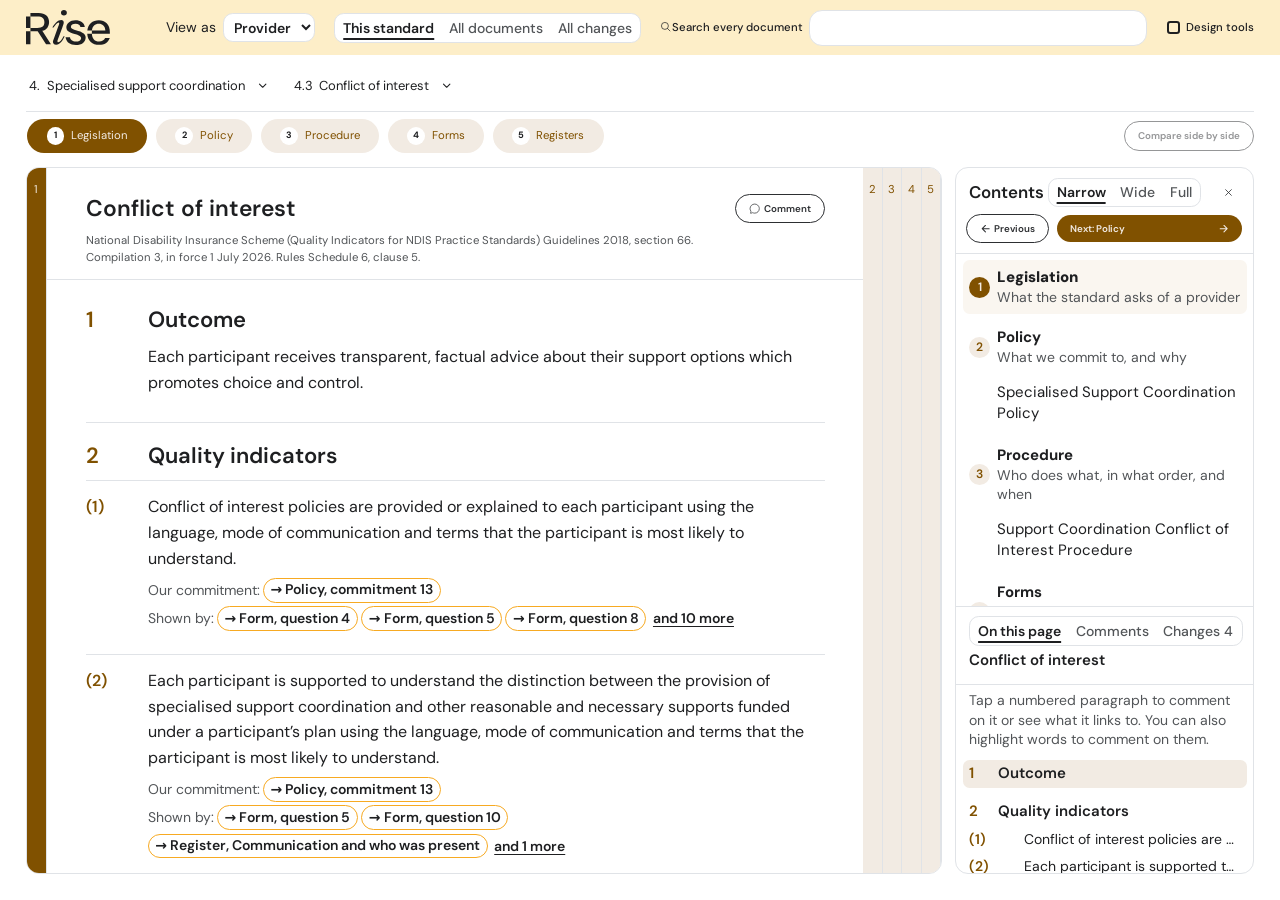
==== commit db7dc4a3: "deploy: 2026-10-19T06:59Z Co-Authored-By: Claude Opus 5.5 <noreply@anthropic.com>" ====
--- a/index.html
+++ b/index.html
@@ -379,6 +379,96 @@
 /* The module and standard names open their menus too. */
 [data-slot="breadcrumb-item"] > a { cursor: pointer; }
 [data-slot="breadcrumb-item"] > a:hover { text-decoration: underline; text-underline-offset: 0.2em; }
+
+/* ---- answers that take the pain away: oversize boxes, choice cards, dates in one press */
+.is-form .fields { display: grid; gap: var(--spacing-s5); max-width: 40rem; }
+.is-form .fields.is-set-aside { opacity: 0.45; }
+.is-form .field input, .is-form .field textarea { min-height: 3.5rem; font-size: 1.125rem; padding-inline: var(--spacing-s5); }
+.is-form .field textarea.grows { min-height: 6rem; resize: vertical; overflow: hidden; }
+.is-form .field > label, .is-form .field > p > strong { font-size: 1rem; }
+/* Each option a card to press anywhere on; several can be ticked where the question allows. */
+.choice-cards { display: grid; gap: var(--spacing-s3); }
+.choice-cards.is-yes-no { grid-template-columns: repeat(2, minmax(0, 12rem)); }
+.choice-card { display: flex; align-items: center; gap: var(--spacing-s4); min-height: 3.5rem; padding: var(--spacing-s4) var(--spacing-s5); border: 2px solid var(--border); border-radius: var(--radius-lg); background: var(--card); font-size: 1.0625rem; cursor: pointer; transition: background var(--duration-fast) var(--ease-out), border-color var(--duration-fast) var(--ease-out); }
+.choice-card:hover { border-color: var(--tab); background: var(--tab-subtle); }
+.choice-card.is-on { border-color: var(--tab-solid); background: var(--tab-soft); font-weight: 600; }
+.choice-card:focus-within { outline: 2px solid var(--ring); outline-offset: 2px; }
+/* Dates: Today and Yesterday a press away, any other day picked beside them. */
+.date-quick { display: flex; flex-wrap: wrap; align-items: center; gap: var(--spacing-s3); }
+.date-quick .date-pick { width: auto; min-width: 12rem; }
+/* Other ways to answer, under the question. */
+.answer-also { display: flex; flex-wrap: wrap; gap: var(--spacing-s3); }
+.attach { display: flex; align-items: center; gap: var(--spacing-s3); max-width: 40rem; min-height: 3.5rem; padding: var(--spacing-s4) var(--spacing-s5); border: 2px dashed var(--muted-foreground); border-radius: var(--radius-lg); font-weight: 600; cursor: pointer; }
+.attach:hover { background: var(--muted); }
+.attach:focus-within { outline: 2px solid var(--ring); outline-offset: 2px; }
+.attach.is-set { border-style: solid; border-color: var(--tab-solid); background: var(--tab-soft); }
+.saved-row { display: flex; flex-wrap: wrap; align-items: center; gap: var(--spacing-s4); }
+@media (max-width: 47.99rem) { .choice-cards.is-yes-no { grid-template-columns: 1fr 1fr; } }
+.is-form .field { justify-items: stretch; }
+.is-form .field > input, .is-form .field > textarea { max-width: 40rem; }
+/* Changes. A part that changed carries a mark at the end of its words; pressed, the change opens right there. */
+.chg { justify-self: start; display: grid; gap: var(--spacing-s3); width: 100%; cursor: auto; }
+.chg-in { display: grid; gap: var(--spacing-s3); }
+.chg-mark { justify-self: start; }
+.chg-box { display: grid; gap: var(--spacing-s4); padding: var(--spacing-s4) var(--spacing-s5); border-left: 3px solid var(--tab-solid); background: var(--card); }
+.doc .item:has(.chg-box):hover { background: none; }
+/* New words: Rise's warm tab colour, underlined, so they never read as a comment (yellow) or a selection. */
+::highlight(rise-changed) { background-color: var(--tab-soft); text-decoration: underline 2px var(--tab-solid); text-underline-offset: 0.2em; }
+.rise-changed { background: var(--tab-soft); }
+/* One change, read the same way in the page, the guide, the record and the list of every change. */
+.change { display: grid; align-content: start; gap: var(--spacing-s3); padding-block: var(--spacing-s5); border-top: 1px solid var(--border); font-size: max(0.9375rem, 15px); line-height: 1.5; }
+.chg-box > .change:first-child, .changes-day > h3 + .change { border-top: 0; padding-top: 0; }
+.change-head { display: flex; flex-wrap: wrap; align-items: center; justify-content: space-between; gap: var(--spacing-s2) var(--spacing-s4); }
+.change > .doc-link { justify-self: start; }
+.change-where { color: var(--muted-foreground); }
+.change-words { display: grid; gap: var(--spacing-s2); }
+.change-words > div { display: grid; grid-template-columns: 7.5rem minmax(0, 1fr); gap: var(--spacing-s3); align-items: baseline; }
+.change-words dt { font-size: max(0.875em, 14px); color: var(--muted-foreground); }
+.change-words dd { max-width: none; }
+.change-words del { color: var(--muted-foreground); text-decoration-thickness: 1px; }
+.change-words ins { background: var(--tab-soft); text-decoration: underline 2px var(--tab-solid); text-underline-offset: 0.2em; padding-inline: 0.15em; box-decoration-break: clone; -webkit-box-decoration-break: clone; }
+.change-why, .change-who { max-width: 60rem; }
+.change-who { font-size: max(0.875em, 14px); color: var(--muted-foreground); }
+.change-acts { display: flex; flex-wrap: wrap; gap: var(--spacing-s3); }
+.change.is-waiting { padding-inline: var(--spacing-s4); border-left: 3px solid var(--warning-solid); background: var(--warning-subtle); }
+.guide-page-body > .change { padding-inline: var(--spacing-s3); }
+.guide-page-body > .change.is-waiting { padding-inline: var(--spacing-s4); }
+/* In a register: the changed row is marked, and opened as a record its changed field says what it was. */
+.row-mark { display: inline-flex; align-items: center; gap: var(--spacing-s1); margin-right: var(--spacing-s2); padding: 0 var(--spacing-s2); border: 1px solid var(--tab-solid); border-radius: var(--radius-sm); background: var(--tab-subtle); color: var(--tab-solid); font-size: 13px; font-weight: 600; white-space: nowrap; }
+.row-mark svg { width: 0.875rem; height: 0.875rem; }
+.record-fields > div.is-changed { border-left: 3px solid var(--tab-solid); padding-left: var(--spacing-s3); }
+.field-was { display: block; margin-top: var(--spacing-s1); font-size: max(0.875em, 14px); color: var(--muted-foreground); }
+.record-changes { display: grid; gap: 0; }
+.record-changes h4 { font-weight: 600; }
+/* Every change, in one place: the choices across the top, the changes under them by day, using the width. */
+.all-changes { flex: 1; min-height: 0; overflow: auto; display: grid; align-content: start; gap: var(--spacing-s5); border: 1px solid var(--border); border-radius: var(--radius-lg); padding: var(--spacing-s6); }
+.changes-head { display: grid; gap: var(--spacing-s2); }
+.changes-head h2 { font-size: 1.5rem; font-weight: 600; }
+.changes-note { max-width: 60rem; padding: var(--spacing-s3) var(--spacing-s4); border-left: 3px solid var(--tab-solid); background: var(--tab-subtle); font-size: max(0.9375rem, 15px); }
+.filters { display: flex; flex-wrap: wrap; align-items: end; gap: var(--spacing-s4) var(--spacing-s6); }
+.filter { display: grid; gap: var(--spacing-s2); width: min(100%, 18rem); }
+.filter:has(.seg) { width: auto; }
+.filter-label { font-size: 0.875rem; font-weight: 500; }
+.changes-count { font-weight: 600; }
+/* One row per change, read across like a log; the same four columns head the list. */
+.changes-cols, .change.is-row { display: grid; grid-template-columns: minmax(10rem, 0.7fr) minmax(16rem, 1.3fr) minmax(16rem, 1.5fr) minmax(14rem, 1.2fr); gap: var(--spacing-s3) var(--spacing-s6); }
+.changes-cols { padding-bottom: var(--spacing-s2); border-bottom: 1px solid var(--border); font-size: 0.875rem; font-weight: 500; color: var(--muted-foreground); }
+.changes-day { display: grid; }
+.changes-day > h3 { padding: var(--spacing-s5) 0 var(--spacing-s2); font-size: 1rem; font-weight: 600; }
+.change.is-row { padding-block: var(--spacing-s4); }
+.change.is-row.is-waiting { padding-inline: var(--spacing-s4); }
+.change-col { display: grid; align-content: start; gap: var(--spacing-s2); min-width: 0; }
+.change-col.is-who { font-size: max(0.875em, 14px); color: var(--muted-foreground); }
+.change-time { font-weight: 600; color: var(--foreground); }
+.change.is-row .change-words > div { grid-template-columns: 6.5rem minmax(0, 1fr); }
+@media (max-width: 63.99rem) { .changes-cols { display: none; } .change.is-row { grid-template-columns: 1fr; } }
+@media (max-width: 47.99rem) { .all-changes { padding: var(--spacing-s4); } .change-words > div, .change.is-row .change-words > div { grid-template-columns: 1fr; gap: 0; } }
+/* A narrow page, whatever made it narrow (a phone, pages side by side, a wide Contents), puts its buttons under its title, so none runs off the edge. */
+.binder-page { container-type: inline-size; }
+@container (max-width: 36rem) {
+  .binder-page > :first-child { flex-direction: column; align-items: stretch; gap: var(--spacing-s3); }
+  .binder-page .page-acts { justify-content: flex-start; }
+}
 </style>
 </head>
 <body>
@@ -570,32 +660,68 @@
 
   function partNamed(parts, name) { return parts.filter(function (p) { return p.name === name; })[0]; }
 
+  // Answers that take the pain away (Jesse, 19 Oct: "oversize boxes and other ways to get that info in",
+  // then "yes to all"): choices as big cards to press anywhere on, Yes or No as two big buttons with neither
+  // chosen, dates in one press, people picked from a list, long answers in boxes that grow as you write.
+  // The example's lists are samples; the platform draws them from the provider's own records.
+  var PEOPLE = {
+    participant: ["Alex Taylor (example)", "Sam Nguyen (example)", "Priya Shah (example)"],
+    staff: ["Jordan Lee, Behaviour Support Practitioner (example)", "Casey Brown, Support Worker (example)", "Morgan Ellis, Clinical Supervisor (example)"]
+  };
+  function two(n) { return String(n).padStart(2, "0"); }
+  function dayOf(d) { return d.getFullYear() + "-" + two(d.getMonth() + 1) + "-" + two(d.getDate()); }
+  function peopleFor(question, label) {
+    var said = (question + " " + label).toLowerCase();
+    if (!/\bname\b|^who\b|\bwho\b/.test(said)) return null;
+    if (/practitioner|worker|staff|supervisor|manager|nurse|clinician|recorded by|who (made|wrote|checked|did)/.test(said)) return "staff";
+    if (/participant/.test(said)) return "participant";
+    return null;
+  }
+
   function Control(props) {
     var c = props.control, id = props.id, value = props.value, set = props.set, name = props.name;
-    if (c.type === "one") {
+    if (c.type === "one" || c.type === "any") {
+      var many = c.type === "any", chosen = many ? (value || []) : value;
+      var yesNo = !many && c.options.length === 2 && c.options[0] === "yes" && c.options[1] === "no";
+      var cards = c.options.map(function (option, i) {
+        var on = many ? chosen.indexOf(option) !== -1 : chosen === option;
+        var mark = many
+          ? h(R.Checkbox, { id: id + "-" + i, checked: on, onCheckedChange: function (yes) {
+              set(yes ? chosen.concat(option) : chosen.filter(function (x) { return x !== option; }));
+            } })
+          : h(R.RadioGroupItem, { value: option, id: id + "-" + i });
+        return h("label", { key: option, htmlFor: id + "-" + i, className: "choice-card" + (on ? " is-on" : "") }, mark, h("span", null, cap(option)));
+      });
       return h("div", { className: "field" }, c.label ? h("p", null, h("strong", null, c.label)) : null,
-        h(R.RadioGroup, { value: value || "", onValueChange: set, "aria-label": c.label || name, className: "choices" },
-          c.options.map(function (option, i) {
-            return h("div", { className: "choice", key: option },
-              h(R.RadioGroupItem, { value: option, id: id + "-" + i }), h(R.Label, { htmlFor: id + "-" + i }, cap(option)));
-          })));
-    }
-    if (c.type === "any") {
-      var chosen = value || [];
-      return h("div", { className: "field" }, c.label ? h("p", null, h("strong", null, c.label)) : null,
-        h("div", { className: "choices", role: "group", "aria-label": c.label || name },
-          c.options.map(function (option, i) {
-            return h("div", { className: "choice", key: option },
-              h(R.Checkbox, { id: id + "-" + i, checked: chosen.indexOf(option) !== -1, onCheckedChange: function (on) {
-                set(on ? chosen.concat(option) : chosen.filter(function (x) { return x !== option; }));
-              } }),
-              h(R.Label, { htmlFor: id + "-" + i }, cap(option)));
-          })));
+        many ? h("div", { className: "choice-cards", role: "group", "aria-label": c.label || name }, cards)
+          : h(R.RadioGroup, { value: value || "", onValueChange: set, "aria-label": c.label || name, className: "choice-cards" + (yesNo ? " is-yes-no" : "") }, cards));
+    }
+    if (c.type === "date" || c.type === "datetime") {
+      var now = new Date(), yesterday = new Date(now.getTime() - 864e5);
+      var quick = c.type === "date" ? [["Today", dayOf(now)], ["Yesterday", dayOf(yesterday)]]
+        : [["Now", dayOf(now) + "T" + two(now.getHours()) + ":" + two(now.getMinutes())]];
+      return h("div", { className: "field" }, c.label ? h(R.Label, { htmlFor: id }, c.label) : null,
+        h("div", { className: "date-quick" },
+          quick.map(function (q) {
+            return h(R.Button, { key: q[0], type: "button", variant: "neutral", emphasis: value === q[1] ? "solid" : "outline", size: "md",
+              "aria-pressed": value === q[1], onClick: function () { set(q[1]); } }, q[0]);
+          }),
+          h(R.Input, { id: id, type: c.type === "date" ? "date" : "datetime-local", value: value || "", className: "date-pick",
+            "aria-label": c.label ? undefined : name + ", pick a date", onChange: function (e) { set(e.target.value); } })));
     }
     var common = { id: id, value: value || "", onChange: function (e) { set(e.target.value); }, "aria-label": c.label ? undefined : name };
-    var input = c.type === "long" ? h(R.Textarea, Object.assign({ rows: 4 }, common))
-      : h(R.Input, Object.assign({ type: c.type === "date" ? "date" : c.type === "datetime" ? "datetime-local" : c.type === "number" ? "number" : "text" }, common));
-    return h("div", { className: "field" }, c.label ? h(R.Label, { htmlFor: id }, c.label) : null, input);
+    if (c.type === "long") {
+      return h("div", { className: "field" }, c.label ? h(R.Label, { htmlFor: id }, c.label) : null,
+        h(R.Textarea, Object.assign({ rows: 3, className: "grows",
+          // The box grows with what is written, so the writer never scrolls inside a small box.
+          onInput: function (e) { e.target.style.height = "auto"; e.target.style.height = e.target.scrollHeight + "px"; } }, common)));
+    }
+    var who = c.type === "text" ? peopleFor(name, c.label || "") : null;
+    return h("div", { className: "field" }, c.label ? h(R.Label, { htmlFor: id }, c.label) : null,
+      h(R.Input, Object.assign({ type: c.type === "number" ? "text" : "text", inputMode: c.type === "number" ? "numeric" : undefined,
+        list: who ? id + "-people" : undefined }, common)),
+      who ? h("datalist", { id: id + "-people" }, PEOPLE[who].map(function (person) { return h("option", { key: person, value: person }); })) : null,
+      who ? h("p", { className: "hint" }, "Start typing, or pick from your " + (who === "staff" ? "staff" : "participants") + ".") : null);
   }
 
   // A form, one section at a time (Jesse, 19 Oct: "35 questions in a form?? not easy to use or navigate",
@@ -617,7 +743,14 @@
     };
     var valueOf = function (q, i) { var key = q.no + "." + i; return kind && key === "1.0" ? kind : answers[key]; };
     var answered = function (q) {
-      return q.controls.some(function (c, i) { var v = valueOf(q, i); return v != null && v !== "" && !(Array.isArray(v) && !v.length); });
+      return !!answers[q.no + ".other"] || !!answers[q.no + ".file"] ||
+        q.controls.some(function (c, i) { var v = valueOf(q, i); return v != null && v !== "" && !(Array.isArray(v) && !v.length); });
+    };
+    // The answers from the last record of this form saved here, offered where an answer rarely changes.
+    var sameAsLast = function (q) {
+      var next = Object.assign({}, answers);
+      q.controls.forEach(function (c, i) { var key = q.no + "." + i; if (props.last[key] != null) next[key] = props.last[key]; });
+      props.setAnswers(next);
     };
     var done = shown.filter(answered).length;
     function goTo(next) { props.setSection(next); props.toTop(); }
@@ -627,11 +760,29 @@
         h("div", { className: "item-body", role: "group", "aria-labelledby": q.id + "-text" },
           h("p", { className: "q-text", id: q.id + "-text" }, q.text),
           q.hint ? h("p", Object.assign({ className: "hint" }, html(q.hint))) : null,
-          h("div", { className: "fields" }, q.controls.map(function (c, i) {
+          h("div", { className: "fields" + (answers[q.no + ".other"] ? " is-set-aside" : "") }, q.controls.map(function (c, i) {
             var key = q.no + "." + i;
             return h(Control, { key: key, control: c, id: "a-" + props.doc.id + "-" + q.no + "-" + i, name: q.text,
               value: valueOf(q, i), set: function (v) { set(key, v); } });
           })),
+          // Other ways to answer: the last record's answer, an answer the template allows instead of an empty box.
+          (props.last && index === 0) || q.allows.length ? h("div", { className: "answer-also" },
+            props.last && index === 0 && q.controls.some(function (c, i) { return props.last[q.no + "." + i] != null; })
+              ? h(R.Button, { type: "button", variant: "neutral", emphasis: "outline", size: "sm", onClick: function () { sameAsLast(q); } },
+                  h(R.Icon, { name: "copy" }), "Same as last time") : null,
+            q.allows.map(function (word) {
+              var on = answers[q.no + ".other"] === word;
+              return h(R.Button, { key: word, type: "button", variant: "neutral", emphasis: on ? "solid" : "outline", size: "sm", "aria-pressed": on,
+                onClick: function () { set(q.no + ".other", on ? "" : word); } }, word);
+            })) : null,
+          // Something signed, a consent or a copy: attached as a photo or file, not described.
+          q.attach ? h("label", { className: "attach" + (answers[q.no + ".file"] ? " is-set" : "") },
+            h(R.Icon, { name: answers[q.no + ".file"] ? "check" : "upload" }),
+            h("span", null, answers[q.no + ".file"] ? "Attached: " + answers[q.no + ".file"] : "Attach a photo or file"),
+            h("input", { type: "file", className: "sr-only", onChange: function (e) {
+              var file = e.target.files && e.target.files[0]; e.target.value = "";
+              if (file) set(q.no + ".file", file.name);
+            } })) : null,
           q.trail ? h("div", html(q.trail)) : null));
     };
     var step = function (sec, i) {
@@ -650,7 +801,8 @@
               h("div", { className: "check-head" }, h("h4", null, sec),
                 h(R.Button, { type: "button", variant: "neutral", emphasis: "link", size: "sm", onClick: function () { goTo(sec); } }, "Change")),
               h("dl", null, shown.filter(function (q) { return q.section === sec; }).map(function (q) {
-                var said = q.controls.map(function (c, i) { var v = valueOf(q, i); return Array.isArray(v) ? v.join(", ") : v; }).filter(Boolean).join("; ");
+                var said = [answers[q.no + ".other"]].concat(q.controls.map(function (c, i) { var v = valueOf(q, i); return Array.isArray(v) ? v.join(", ") : v; }),
+                  answers[q.no + ".file"] ? ["Attached " + answers[q.no + ".file"]] : []).filter(Boolean).join("; ");
                 return h("div", { key: q.no }, h("dt", null, q.short + ". " + q.text), h("dd", { className: said ? "" : "quiet" }, said || "Not answered"));
               })));
           }),
@@ -661,7 +813,8 @@
               sg.when ? h("div", { className: "field" }, h(R.Label, { htmlFor: "when-" + props.doc.id + i }, sg.when),
                 h(R.Input, { id: "when-" + props.doc.id + i, type: sg.when.toLowerCase().indexOf("time") === -1 ? "date" : "datetime-local" })) : null);
           })) : h("div", Object.assign({ className: "plain" }, html(F.signoff)))),
-          props.saved ? h("p", { className: "saved", role: "status" }, props.saved) : null)
+          props.saved ? h("div", { className: "saved-row" }, h("p", { className: "saved", role: "status" }, props.saved),
+            h(R.Button, { type: "button", variant: "neutral", emphasis: "outline", onClick: props.restart }, "Start a new record")) : null)
       : h("div", { className: "form-sec" },
           h("h3", { className: "form-title" }, at),
           hidden && index === 0 ? h("p", { className: "quiet" }, hidden + " questions that do not apply to a " + kind + " record are hidden. Question 1 changes the kind of record.") : null,
@@ -707,6 +860,9 @@
     // A register is too wide to read across. One row opens as a record: its fields listed down the page.
     var ro = React.useState(null), opened = ro[0], setOpened = ro[1];
     var record = rows.filter(function (x) { return x.i === opened; })[0];
+    // A row that changed is marked, and opened as a record it says what changed, when and by whom.
+    var changesOf = function (i) { return newestFirst(props.changes.filter(function (c) { return c.holder === "row-" + props.doc.id + "-" + i; })); };
+    React.useEffect(function () { if (props.showRow) setOpened(props.showRow.i); }, [props.showRow && props.showRow.n]);
     var block = function (name, text) { return h(Part, { part: partNamed(G.parts, name) }, h("div", Object.assign({ className: "plain" }, html(text)))); };
     return h("div", { className: "doc is-wide" },
       block("What this proves", G.proves),
@@ -725,9 +881,12 @@
           h("tbody", null,
             rows.map(function (x) {
               var toggle = function () { setOpened(opened === x.i ? null : x.i); };
-              return h("tr", { key: x.i, id: "row-" + props.doc.id + "-" + x.i, className: "is-row" + (x.row.example ? " example" : "") + (opened === x.i ? " is-open" : ""),
+              var changed = changesOf(x.i).length > 0;
+              return h("tr", { key: x.i, id: "row-" + props.doc.id + "-" + x.i, className: "is-row" + (x.row.example ? " example" : "") + (opened === x.i ? " is-open" : "") + (changed ? " is-changed" : ""),
                 tabIndex: 0, "aria-expanded": opened === x.i, onClick: toggle, onKeyDown: function (event) { if (event.key === "Enter") toggle(); } },
-                columns.map(function (c) { return h("td", { key: c.letter }, x.row.cells[c.letter] || ""); }));
+                columns.map(function (c, n) {
+                  return h("td", { key: c.letter }, n === 0 && changed ? h("span", { className: "row-mark" }, h(R.Icon, { name: "pencil" }), "Changed") : null, x.row.cells[c.letter] || "");
+                }));
             }),
             [0, 1].map(function (i) { return h("tr", { key: "blank" + i }, columns.map(function (c) { return h("td", { key: c.letter }, ""); })); })))),
         h("p", { className: "quiet" }, rows.length + (rows.length === 1 ? " row" : " rows") + " on this sheet. Saving a form that feeds this register adds one. Select a row to read it as a record, or a column heading to see what it holds."),
@@ -736,9 +895,14 @@
             h("h4", null, "Record " + (rows.indexOf(record) + 1) + " of " + rows.length + (record.row.example ? " (example)" : "")),
             h(R.Button, { type: "button", variant: "neutral", emphasis: "outline", size: "sm", onClick: function () { setOpened(null); } }, "Back to the table")),
           h("dl", { className: "record-fields" }, columns.map(function (c) {
-            return h("div", { key: c.letter }, h("dt", null, "Col " + c.letter + ", " + c.name),
-              h("dd", null, record.row.cells[c.letter] || h("span", { className: "quiet" }, "Not filled")));
-          }))) : null,
+            var last = changesOf(record.i).filter(function (x) { return x.column === c.letter; })[0];
+            return h("div", { key: c.letter, className: last ? "is-changed" : undefined }, h("dt", null, "Col " + c.letter + ", " + c.name),
+              h("dd", null, record.row.cells[c.letter] || h("span", { className: "quiet" }, "Not filled"),
+                last ? h("span", { className: "field-was" }, "Changed " + onDay(last.when) + ". Was: ", h("del", null, last.was)) : null));
+          })),
+          changesOf(record.i).length ? h("section", { className: "record-changes", "aria-label": "Changes to this record" },
+            h("h4", null, "Changes to this record"),
+            changesOf(record.i).map(function (c) { return h(ChangeCard, { key: c.id, change: c, mode: props.mode, place: true }); })) : null) : null,
         picked ? h("div", { className: "col-card" },
           h("h4", null, "Col " + picked.letter + ": " + picked.name),
           h("p", html(picked.meaning)),
@@ -765,6 +929,99 @@
   function verdictBadge(verdict) {
     var known = VERDICT[verdict];
     return h(R.Badge, { tone: known ? known[1] : "neutral", size: "sm", dot: !!known }, known ? known[0] : "Not checked");
+  }
+
+  // ---- changes. One log, never saved drafts (the 13 Oct decision), shown in four places: a mark on the
+  // paragraph or register row that changed, the Changes half of the guide, the page of every change, and
+  // the auditor's count of what changed since their last audit (Jesse, 19 Oct: "we should also show the
+  // edits and changes log"). Each change says where, the words before and after, who, when and why.
+  // Dates and times read as the platform writes them, in Rise's time zone: "16 Oct 2026, 2:25 pm".
+  var AT_TIME = new Intl.DateTimeFormat("en-AU", { day: "numeric", month: "short", year: "numeric", hour: "numeric", minute: "2-digit", timeZone: "Australia/Brisbane" });
+  var ON_DAY = new Intl.DateTimeFormat("en-AU", { day: "numeric", month: "short", year: "numeric", timeZone: "Australia/Brisbane" });
+  var CALENDAR_DAY = new Intl.DateTimeFormat("en-AU", { day: "numeric", month: "short", year: "numeric", timeZone: "UTC" });
+  function atTime(instant) { return AT_TIME.format(new Date(instant)); }
+  function onDay(instant) { return ON_DAY.format(new Date(instant)); }
+  function calendarDay(day) { return CALENDAR_DAY.format(new Date(day + "T00:00:00Z")); }
+  var CHANGE_SAID = { wording: "Wording changed", answer: "Answer changed", rise: "Rise suggests new wording",
+    taken: "Rise's new wording used", kept: "Own wording kept", record: "Record saved", verdict: "Verdict given" };
+  function newestFirst(list) { return list.slice().sort(function (a, b) { return new Date(b.when) - new Date(a.when); }); }
+  function changeCount(n) { return n + (n === 1 ? " change" : " changes"); }
+  // A Rise suggestion still waiting for the provider's answer.
+  function waiting(change) { return change.kind === "rise" && !change.state; }
+
+  // One change, read the same way wherever it is shown. A Rise suggestion asks the provider to choose;
+  // the auditor sees the question, not the buttons. In the list of every change it is one row across the
+  // width (`row`), read like a log: when and who, what changed, the words, why.
+  function ChangeCard(props) {
+    var c = props.change, rise = c.kind === "rise", auditor = props.mode === "auditor";
+    var words = rise ? [["On the page", c.was, "span"], ["Rise suggests", c.now, "ins"]] : [["Was", c.was, "del"], ["Now", c.now, "ins"]];
+    var head = h("div", { className: "change-head", key: "head" },
+      h("strong", null, CHANGE_SAID[c.kind]),
+      h("span", { className: "badges" },
+        waiting(c) ? h(R.Badge, { tone: "warning", size: "sm" }, auditor ? "Waiting for the provider" : "Needs your answer") : null,
+        c.example ? h(R.Badge, { tone: "neutral", size: "sm" }, "Example") : null));
+    var place = props.onGo ? h("button", { type: "button", className: "doc-link", key: "place", onClick: props.onGo }, c.title + ", " + c.cite)
+      : props.place ? h("p", { className: "change-where", key: "place" }, c.cite) : null;
+    var said = c.was || c.now ? h("dl", { className: "change-words", key: "words" }, words.map(function (w) {
+      return w[1] ? h("div", { key: w[0] }, h("dt", null, w[0]), h("dd", null, h(w[2], null, w[1]))) : null;
+    })) : null;
+    var note = c.note ? h("p", { className: "change-why", key: "note" }, c.note) : null;
+    var why = c.why ? h("p", { className: "change-why", key: "why" }, h("strong", null, "Why: "), c.why) : null;
+    var who = h("p", { className: "change-who", key: "who" }, c.who + (c.role ? ", " + c.role : "") + " · ", timeOf(c.when));
+    var answered = c.state ? h("p", { className: "change-why", key: "answered" }, c.state === "taken" ? "Answered: the new wording is in use." : "Answered: the provider kept their own wording.") : null;
+    var acts = waiting(c) && !auditor && props.onChoose ? h("div", { className: "change-acts", key: "acts" },
+      h(R.Button, { type: "button", variant: "tab", emphasis: "solid", size: "sm", onClick: function () { props.onChoose(c, "taken"); } }, "Use the new wording"),
+      h(R.Button, { type: "button", variant: "neutral", emphasis: "outline", size: "sm", onClick: function () { props.onChoose(c, "kept"); } }, "Keep our wording")) : null;
+    var className = "change" + (waiting(c) ? " is-waiting" : "") + (props.row ? " is-row" : "");
+    if (props.row) return h("article", { className: className },
+      h("div", { className: "change-col is-who" }, h("p", { className: "change-time" }, h("time", { dateTime: c.when }, AT_TIME.format(new Date(c.when)).split(", ")[1])),
+        h("p", null, c.who + (c.role ? ", " + c.role : ""))),
+      h("div", { className: "change-col" }, head, place, note, answered, acts),
+      h("div", { className: "change-col" }, said),
+      h("div", { className: "change-col" }, why));
+    return h("article", { className: className }, head, place, said, note, why, who, answered, acts);
+  }
+  function timeOf(instant) { return h("time", { dateTime: instant }, atTime(instant)); }
+
+  // The mark on a part that changed, at the end of its words. Pressed, it opens what changed right there.
+  function ChangeMark(props) {
+    var list = props.list, asks = list.some(waiting), latest = list[0];
+    return h("div", { className: "chg-in" },
+      h(R.Button, { type: "button", variant: asks ? "warning" : "neutral", emphasis: asks ? "soft" : "outline", size: "sm", className: "chg-mark", "aria-expanded": props.open,
+        onClick: props.onToggle },
+        h(R.Icon, { name: asks ? "info" : "pencil" }),
+        asks ? "Rise suggests new wording" : "Changed " + onDay(latest.when) + (latest.example ? " (example)" : ""),
+        h(R.Icon, { name: props.open ? "chevron-up" : "chevron-down" })),
+      props.open ? h("div", { className: "chg-box" }, list.map(function (c) {
+        return h(ChangeCard, { key: c.id, change: c, mode: props.mode, onChoose: props.onChoose });
+      })) : null);
+  }
+
+  // A document's own markup, with a mark on each part that changed. The markup is the template's, drawn
+  // as it is, so the marks join it once it is on the page: each at the end of its part's words, where it
+  // moves nothing a comment on those words is anchored to.
+  function DocHtml(props) {
+    var box = React.useRef(null), sl = React.useState([]), slots = sl[0], setSlots = sl[1];
+    var on = {};
+    props.changes.forEach(function (c) { (on[c.holder] = on[c.holder] || []).push(c); });
+    var holders = Object.keys(on).join(" ");
+    React.useLayoutEffect(function () {
+      var found = [];
+      Object.keys(on).forEach(function (id) {
+        var part = box.current && document.getElementById(id), body = part && box.current.contains(part) && (part.querySelector(":scope > .item-body") || part);
+        if (!body) return;
+        var slot = body.querySelector(":scope > .chg");
+        if (!slot) { slot = document.createElement("div"); slot.className = "chg"; body.appendChild(slot); }
+        found.push({ id: id, node: slot });
+      });
+      setSlots(found);
+    }, [props.html, holders]);
+    return h(React.Fragment, null,
+      h("div", Object.assign({ className: "doc", ref: box }, html(props.html))),
+      slots.map(function (s) {
+        return on[s.id] ? ReactDOM.createPortal(h(ChangeMark, { list: newestFirst(on[s.id]), open: !!props.opened[s.id], mode: props.mode,
+          onToggle: function () { props.toggle(s.id); }, onChoose: props.onChoose }), s.node, s.id) : null;
+      }));
   }
 
   function Guide(props) {
@@ -832,6 +1089,16 @@
     };
     var sizes = [["side", "Narrow"], ["half", "Wide"], ["full", "Full"]], full = props.size === "full";
     var live = board.filter(function (x) { return !x.t.resolved; }).length;
+    // Every change to this binder's documents, newest first, each one press from the place it changed.
+    var changed = newestFirst(props.changes.filter(function (c) { return mine[c.doc]; }));
+    var history = [
+      changed.some(function (c) { return c.example; }) ? h("p", { className: "guide-what", key: "example" },
+        "Changes marked Example show how Rise keeps a record of every change. Nothing in this example is saved.") : null,
+      changed.length ? null : h("p", { className: "guide-what", key: "none" }, "Nothing in this standard's documents has changed yet."),
+      changed.map(function (c) {
+        return h(ChangeCard, { key: c.id, change: c, mode: props.mode, onGo: function () { props.goChange(c); }, onChoose: props.choose });
+      })];
+    var asking = changed.filter(waiting).length;
     var said = board.length ? live + " open of " + board.length : "No comments yet";
     var notes = [
       board.length ? null : h("p", { className: "guide-what", key: "none" }, "Use the Comment button beside a page title, or select a statement or one line of it in a document."),
@@ -843,7 +1110,8 @@
       })];
     // The lower half has a heading that stays put and a body that scrolls, so nothing is ever cut mid sentence.
     // It holds the selected statement, or every comment in the binder, or the index of the page being read.
-    var choose = h(Seg, { label: "What this half of the guide shows", value: zone, options: [["index", "On this page"], ["comments", "Comments" + (live ? " " + live : "")]], onChange: setZone });
+    var choose = h(Seg, { label: "What this half of the guide shows", value: zone,
+      options: [["index", "On this page"], ["comments", "Comments" + (live ? " " + live : "")], ["changes", "Changes" + (changed.length ? " " + changed.length : "")]], onChange: setZone });
     var head, body;
     if (trace) {
       head = [h("div", { className: "trace-head", key: "over" }, h("p", { className: "guide-over" }, trace.about === "document" ? "This document" : trace.span ? "Highlighted words" : "What you selected"),
@@ -892,6 +1160,10 @@
     } else if (zone === "comments") {
       head = [h(React.Fragment, { key: "choose" }, choose), h("p", { className: "guide-title", key: "title" }, said)];
       body = notes;
+    } else if (zone === "changes") {
+      head = [h(React.Fragment, { key: "choose" }, choose), h("p", { className: "guide-title", key: "title" },
+        changed.length ? changeCount(changed.length) + (asking ? ", " + asking + " waiting for an answer" : "") : "No changes yet")];
+      body = history;
     } else {
       head = [h(React.Fragment, { key: "choose" }, choose), h("p", { className: "guide-title", key: "title" }, doc ? doc.title : reading.label)];
       body = [doc ? h("p", { className: "guide-what trace-hint", key: "hint" }, "Tap a numbered paragraph to comment on it or see what it links to. You can also highlight words to comment on them.")
@@ -938,10 +1210,12 @@
           }));
       })),
       // At full size the book is out of sight, so the half that follows the page being read is left out too.
-      full ? null : h("section", { className: "guide-page", "aria-label": trace ? "What you selected" : zone === "comments" ? "Comments in this binder" : "On this page" },
+      full ? null : h("section", { className: "guide-page", "aria-label": trace ? "What you selected" : zone === "comments" ? "Comments in this binder" : zone === "changes" ? "Changes in this binder" : "On this page" },
         h("div", { className: "guide-page-head" }, head),
         h("div", { className: "guide-page-body", ref: index }, body)),
-      full ? h("section", { className: "guide-board", "aria-label": "Comments in this binder" },
+      full ? zone === "changes" ? h("section", { className: "guide-board", "aria-label": "Changes in this binder" },
+        h("p", { className: "guide-over" }, "Changes in this binder"), h("p", { className: "guide-title" }, changed.length ? changeCount(changed.length) : "No changes yet"), history)
+      : h("section", { className: "guide-board", "aria-label": "Comments in this binder" },
         h("p", { className: "guide-over" }, "Comments in this binder"), h("p", { className: "guide-title" }, said), notes) : null);
   }
 
@@ -1044,10 +1318,26 @@
     // we go back once pressing a button and having it move").
     var bk = React.useState([]), hops = bk[0], setHops = bk[1];
     var sa = React.useState({}), sectionAt = sa[0], setSectionAt = sa[1];  // the section each form is open at
+    var ls = React.useState({}), lastSaved = ls[0], setLastSaved = ls[1];   // each form's answers as last saved here
     var tk = React.useState(false), tucked = tk[0], setTucked = tk[1];    // the bar tucked away while the reader reads down
+    var mk = React.useState({}), marks = mk[0], setMarks = mk[1];        // the change marks opened, by the part they sit on
+    var sr = React.useState(null), showRow = sr[0], setShowRow = sr[1];  // a register row asked to open as a record
+    function toggleMark(id) { setMarks(function (now) { var next = Object.assign({}, now); next[id] = !now[id]; return next; }); }
+    // The changes to one document. A Rise suggestion taken puts its words on the page, in place of the old.
+    function changesOn(docId) { return props.changes.filter(function (c) { return c.doc === docId; }); }
+    function htmlFor(doc) {
+      return changesOn(doc.id).reduce(function (text, c) { return c.kind === "taken" && c.swap ? text.split(c.swap[0]).join(c.swap[1]) : text; }, doc.html);
+    }
+    // Tucking the bar changes the page's height, which moves its scroll; read alone, that move would bring
+    // the bar back and start a loop. So the bar moves only after a clear run of scrolling one way (48px),
+    // and not again until the page has settled (400ms).
+    var tuckRun = React.useRef({ at: 0, run: 0 });
     function onScrolled(top, delta) {
-      if (delta > 4 && top > 140) setTucked(true);
-      else if (delta < -4 || top < 60) setTucked(false);
+      var t = tuckRun.current, now = Date.now();
+      if (now - t.at < 400) return;
+      t.run = (t.run > 0) === (delta > 0) ? t.run + delta : delta;
+      if (!tucked && t.run > 48 && top > 160) { t.at = now; t.run = 0; setTucked(true); }
+      else if (tucked && (t.run < -48 || top < 40)) { t.at = now; t.run = 0; setTucked(false); }
     }
     // A question in a form is shown by opening its section first: a link, a search result or a comment
     // that lands on question 37 must find it on screen.
@@ -1292,6 +1582,15 @@
       if (open.length > 1) show([anchor.step], null, true); else only(anchor.step);
       setPending(anchor);
     }
+    // Go to a change: its document beside the guide, the part in view, its mark open, or its record open.
+    function goChange(c) {
+      if (size === "full") setSize("half");
+      pick(c.step, c.doc);
+      if (open.length > 1) show([c.step], null, true); else only(c.step);
+      if (c.step === "registers") setShowRow({ i: Number(c.holder.split("-").pop()), n: Date.now() });
+      else setMarks(function (now) { var next = Object.assign({}, now); next[c.holder] = true; return next; });
+      setLit({ id: c.holder, n: Date.now() });
+    }
     React.useEffect(function () {
       var holder = pending && document.getElementById(pending.holder);
       if (!holder) return;  // its page is still being drawn
@@ -1331,8 +1630,17 @@
         var line = held && (trace.span ? { box: held, from: trace.span[0], to: trace.span[1] } : linesOf(held)[trace.line - 1]);
         if (line) chosen.push(line);
       }
+      // The words a change put on the page, painted while its mark is open.
+      var fresh = [];
+      props.changes.forEach(function (c) {
+        var node = marks[c.holder] && c.now && c.kind !== "rise" ? document.getElementById(c.holder) : null;
+        if (!node || !book.current.contains(node)) return;
+        var from = node.textContent.indexOf(c.now);
+        if (from !== -1) fresh.push({ box: node, from: from, to: from + c.now.length });
+      });
       paint("rise-noted", noted, book.current);
       paint("rise-picked", chosen, book.current);
+      paint("rise-changed", fresh, book.current);
       book.current.querySelectorAll("[data-notes]").forEach(function (node) { if (!open[node.id]) node.removeAttribute("data-notes"); });
       Object.keys(open).forEach(function (id) {
         var node = document.getElementById(id);
@@ -1357,6 +1665,7 @@
     // Arriving from another binder, a search result or the table: go to what was asked for.
     React.useEffect(function () {
       if (!props.arrive) return;
+      if (props.arrive.change) { only(props.arrive.change.step); goChange(props.arrive.change); return; }
       // What was asked for is shown on its own, not beside the page the binder happens to open on.
       if (props.arrive.part) { var step = props.arrive.step; if (step) { pick(step, props.arrive.doc); land(step); } setLit({ id: props.arrive.part, n: Date.now() }); }
       else if (data.where[props.arrive.address]) { go(props.arrive.address, null); land(data.where[props.arrive.address].step); }
@@ -1403,7 +1712,7 @@
       // Selecting a statement, or a line of one, traces it. Controls, and text being selected to copy, are left alone.
       var onPage = event.target.closest("[data-page]");
       if (onPage && !String(window.getSelection()) &&
-          !event.target.closest("button, input, textarea, select, label, summary, [role=radio], [role=checkbox]")) {
+          !event.target.closest("button, input, textarea, select, label, summary, [role=radio], [role=checkbox], .chg")) {
         for (var holder = event.target.closest("[id]"); holder && onPage.contains(holder); holder = holder.parentElement && holder.parentElement.closest("[id]")) {
           if (places.at[holder.id] || holder.classList.contains("part")) { startTrace(holder.id, onPage.dataset.page, event); break; }
         }
@@ -1413,6 +1722,7 @@
     }
 
     function save(doc) {
+      keep(setLastSaved, lastSaved, doc.id, Object.assign({}, answers[doc.id] || {}));
       var kind = kindOf(doc), family = kind ? kind.split(" ")[0] : "";
       var targets = registers.filter(function (reg) { return feeds(doc, reg); });
       if (!targets.length) { keep(setSaved, saved, doc.id, "Saved. No register in this binder takes this form's answers."); return; }
@@ -1420,6 +1730,9 @@
       targets.forEach(function (t) { next[t.id] = (rows[t.id] || []).concat(rowFrom(doc, t.register, Object.assign({}, answers[doc.id] || {}, kind ? { "1.0": kind } : {}), kind, false)); });
       setRows(next);
       keep(setSaved, saved, doc.id, "Saved. The row is in " + reg.id + ", open beside this page.");
+      var row = next[reg.id].length - 1;
+      props.changeActs.log({ kind: "record", binder: data.key, step: "registers", doc: reg.id, title: reg.title, holder: "row-" + reg.id + "-" + row,
+        cite: "Register, record " + (row + 1), note: "From " + doc.id + ", " + doc.title + "." });
       if (family) reg.register.sheets.some(function (x, i) { if (x.name.toLowerCase().indexOf(family) === 0) { keep(setSheets, sheets, reg.id, i); return true; } return false; });
       pick("registers", reg.id);
       show(["registers"], "forms", true);
@@ -1469,18 +1782,25 @@
       if (doc.kind === "form") return h(FormPage, { doc: doc, kind: kindOf(doc), setKind: function (v) { keep(setKinds, kinds, doc.id, v); },
         answers: answers[doc.id] || {}, setAnswers: function (v) { keep(setAnswers, answers, doc.id, v); }, save: function () { save(doc); }, saved: saved[doc.id],
         review: props.tools, section: sectionAt[doc.id], setSection: function (v) { keep(setSectionAt, sectionAt, doc.id, v); },
+        last: lastSaved[doc.id] || null,
+        restart: function () {
+          keep(setAnswers, answers, doc.id, {}); keep(setSaved, saved, doc.id, null); keep(setSectionAt, sectionAt, doc.id, null);
+        },
         toTop: function () {
           var run = book.current && book.current.querySelector('[data-page="' + step + '"] .form-run');
           if (run) run.scrollIntoView({ block: "start", behavior: calm ? "auto" : "smooth" });
         } });
       if (doc.kind === "register") return h(RegisterPage, { doc: doc, rows: rows[doc.id] || [], sheet: sheets[doc.id] || 0,
+        changes: changesOn(doc.id).filter(function (c) { return c.kind === "answer"; }), mode: props.mode,
+        showRow: showRow && picked.registers === doc.id ? showRow : null,
         setSheet: function (v) { keep(setSheets, sheets, doc.id, v); }, column: columns[doc.id] || null,
         setColumn: function (v) {
           keep(setColumns, columns, doc.id, v);
           var col = doc.register.columns.filter(function (c) { return c.letter === v; })[0];
           if (col) startTrace(col.id, "registers");  // a column heading is a statement too
         } });
-      return h("div", Object.assign({ className: "doc" }, html(doc.html)));
+      return h(DocHtml, { html: htmlFor(doc), changes: changesOn(doc.id).filter(function (c) { return c.kind !== "record" && c.kind !== "verdict"; }),
+        opened: marks, toggle: toggleMark, mode: props.mode, onChoose: props.changeActs.choose });
     }
 
     function page(step) {
@@ -1502,6 +1822,9 @@
             h(R.Icon, { name: "comment" }), openNotesOn(doc.id) + (openNotesOn(doc.id) === 1 ? " comment" : " comments")) : null,
           h(R.Button, { type: "button", variant: "neutral", emphasis: "outline", size: "sm", onClick: function () { commentOn(step, doc, label); } },
             h(R.Icon, { name: "comment" }), "Comment"),
+          changesOn(doc.id).length ? h(R.Button, { type: "button", variant: "neutral", emphasis: "outline", size: "sm",
+            onClick: function () { if (size === "full") setSize("half"); setGuide(true); setTrace(null); setAsk({ zone: "changes", n: Date.now() }); } },
+            h(R.Icon, { name: "pencil" }), changeCount(changesOn(doc.id).length)) : null,
           step !== "legislation" && props.mode === "auditor"
             ? h(R.ConformanceControl, { value: props.verdicts[doc.id] || "", onValueChange: function (value) { props.setVerdict(doc.id, value); } }) : null,
           open.length > 1 ? h(R.Button, { type: "button", variant: "neutral", emphasis: "ghost", size: "icon-sm", className: "page-close",
@@ -1608,7 +1931,7 @@
       if (!chosen || chosen.isCollapsed || !chosen.rangeCount || String(chosen).trim().length < 2) return;
       var range = chosen.getRangeAt(0), from = range.startContainer.nodeType === 1 ? range.startContainer : range.startContainer.parentElement;
       var onPage = from && from.closest("[data-page]");
-      if (!onPage || !from.closest(".doc") || from.closest("input, textarea, [role=group], .record, .reg-wrap, .trail")) return;
+      if (!onPage || !from.closest(".doc") || from.closest("input, textarea, [role=group], .record, .reg-wrap, .trail, .chg")) return;
       var holder = from.closest(".item, .part");
       while (holder && !(places.at[holder.id] || holder.classList.contains("part"))) holder = holder.parentElement && holder.parentElement.closest(".item, .part");
       if (!holder) return;
@@ -1651,11 +1974,17 @@
     var checked = reviewable.filter(function (x) { return props.verdicts[x.doc.id]; }).length;
     var openComments = reviewable.reduce(function (sum, x) { return sum + openNotesOn(x.doc.id); }, 0);
     var toCheck = reviewable.filter(function (x) { return !props.verdicts[x.doc.id]; })[0];
+    // What changed in this standard's documents since the auditor last audited it (the verdicts given now are their own).
+    var since = props.changes.filter(function (c) {
+      return c.binder === data.key && c.kind !== "verdict" && new Date(c.when) > new Date(props.lastAudit + "T00:00:00+10:00");
+    }).length;
     var review = props.mode === "auditor" ? h("section", { className: "review-bar", "aria-label": "Your review of this standard" },
       h("p", { className: "review-said" }, h("strong", null, "Reviewing " + data.crumbs[1].index + " " + data.crumbs[1].label),
         h("span", null, checked + " of " + reviewable.length + " documents checked"),
         openComments ? h("span", null, openComments + (openComments === 1 ? " open comment" : " open comments")) : null),
       h("div", { className: "review-acts" },
+        h(R.Button, { type: "button", variant: "neutral", emphasis: "outline", size: "sm", onClick: function () { props.showChanges({ since: true, binder: data.key }); } },
+          h(R.Icon, { name: "pencil" }), since ? changeCount(since) + " since the last audit" : "No changes since the last audit"),
         checked < reviewable.length ? h(R.Button, { type: "button", variant: "neutral", emphasis: "outline", size: "sm",
           onClick: function () { setGuide(true); setTrace(null); setAsk({ filter: "none", n: Date.now() }); } }, "Show only not checked") : null,
         toCheck ? h(R.Button, { type: "button", variant: "tab", emphasis: "solid", size: "sm",
@@ -1696,7 +2025,7 @@
         h(R.DocumentSpread, { className: "relative" }, kids),
         guide ? h(Guide, { mode: props.mode, lib: lib, docsOf: docsOf, entriesFor: entriesFor, open: open, picked: picked, here: here, current: current,
           trace: trace, clearTrace: function () { setTrace(null); }, notes: props.notes, noteActs: props.noteActs, ask: ask,
-          size: size, setSize: setSize, goNote: goNote,
+          size: size, setSize: setSize, goNote: goNote, changes: props.changes, goChange: goChange, choose: props.changeActs.choose,
           verdicts: props.verdicts, walk: walk, close: function () { setGuide(false); } }) : null),
       offer ? h(R.Button, { type: "button", variant: "tab", emphasis: "solid", size: "sm", className: "sweep-offer", style: { left: offer.left, top: offer.top },
         onMouseDown: function (event) { event.preventDefault(); }, onMouseUp: function (event) { event.stopPropagation(); }, onClick: takeOffer },
@@ -1737,6 +2066,55 @@
                 { key: "also", header: "Also in" }, { key: "words", header: "Words", align: "right" }, { key: "status", header: "Status" },
                 { key: "verdict", header: "Verdict" }],
       groups: groups }));
+  }
+
+  // ---- every change, in one place
+
+  // Every change in the library, newest first and grouped by day, narrowed by document, person, kind
+  // and time. The provider and the auditor open the same list.
+  var KINDS_SHOWN = [["", "Every kind"], ["wording", "Wording"], ["answer", "Answers"], ["rise", "Rise suggestions"], ["record", "Records saved"], ["verdict", "Verdicts"]];
+  function AllChanges(props) {
+    var lib = props.lib, auditDay = calendarDay(lib.lastAudit);
+    var f = props.filter, set = function (key, value) { var next = Object.assign({}, f); next[key] = value; props.setFilter(next); };
+    var kindOf = function (c) { return c.kind === "taken" || c.kind === "kept" ? "rise" : c.kind; };
+    var after = { all: null, audit: new Date(lib.lastAudit + "T00:00:00+10:00"), week: new Date(Date.now() - 7 * 864e5) }[f.when || "all"];
+    var shown = newestFirst(props.changes.filter(function (c) {
+      return (!f.binder || c.binder === f.binder) && (!f.doc || c.doc === f.doc) && (!f.who || c.who === f.who) && (!f.kind || kindOf(c) === f.kind) && (!after || new Date(c.when) > after);
+    }));
+    var docs = {}, people = {}, binders = {}, standards = {};
+    props.changes.forEach(function (c) { docs[c.doc] = c.title; people[c.who] = true; binders[c.binder] = true; });
+    lib.modules.forEach(function (m) { m.standards.forEach(function (x) { standards[x.key] = x.index + " " + x.heading; }); });
+    var pick = function (id, label, key, options) {
+      return h("div", { className: "filter" }, h(R.Label, { htmlFor: id }, label),
+        h(R.NativeSelect, { id: id, value: f[key] || "", onChange: function (event) { set(key, event.target.value); } },
+          options.map(function (o) { return h("option", { key: o[0], value: o[0] }, o[1]); })));
+    };
+    var days = [];
+    shown.forEach(function (c) {
+      var day = onDay(c.when), last = days[days.length - 1];
+      if (last && last.day === day) last.list.push(c); else days.push({ day: day, list: [c] });
+    });
+    return h("section", { className: "all-changes", "aria-labelledby": "changes-title" },
+      h("div", { className: "changes-head" },
+        h("h2", { id: "changes-title" }, "Every change"),
+        h("p", { className: "quiet" }, "Every change to a document or a record, with who made it, when and why. The provider and the auditor see the same list.")),
+      props.changes.some(function (c) { return c.example; }) ? h("p", { className: "changes-note" },
+        "Changes marked Example show how Rise keeps a record once you adopt a document. Nothing in this example is saved: what you do here lasts until you reload the page.") : null,
+      h("div", { className: "filters" },
+        pick("change-standard", "Standard", "binder", [["", "Every standard"]].concat(Object.keys(binders).sort().map(function (k) { return [k, standards[k] || k]; }))),
+        pick("change-doc", "Document", "doc", [["", "Every document"]].concat(Object.keys(docs).sort().map(function (id) { return [id, id + " " + docs[id]]; }))),
+        pick("change-who", "Person", "who", [["", "Everyone"]].concat(Object.keys(people).sort().map(function (p) { return [p, p]; }))),
+        pick("change-kind", "Kind of change", "kind", KINDS_SHOWN),
+        h("div", { className: "filter" }, h("span", { className: "filter-label" }, "When"),
+          h(Seg, { label: "When the change was made", value: f.when || "all", onChange: function (v) { set("when", v); },
+            options: [["all", "Any time"], ["audit", "Since the last audit, " + auditDay + " (example)"], ["week", "Last 7 days"]] }))),
+      h("p", { className: "changes-count", role: "status" }, shown.length ? changeCount(shown.length) : "No changes match these choices."),
+      shown.length ? h("div", { className: "changes-cols", "aria-hidden": true },
+        h("span", null, "When and who"), h("span", null, "What changed"), h("span", null, "The words"), h("span", null, "Why")) : null,
+      days.map(function (d) {
+        return h("section", { className: "changes-day", key: d.day, "aria-label": d.day }, h("h3", null, d.day),
+          d.list.map(function (c) { return h(ChangeCard, { key: c.id, change: c, mode: props.mode, row: true, onGo: function () { props.open(c); }, onChoose: props.choose }); }));
+      }));
   }
 
   // ---- search: an address, a document, or words, across every binder
@@ -1886,6 +2264,26 @@
     var vd = React.useState({}), verdicts = vd[0], setVerdicts = vd[1];
     var nt = React.useState({}), notes = nt[0], setNotes = nt[1];  // address -> threads, in the platform's own comment shape
     var auditor = mode === "auditor";
+    // The one log: the library's sample changes, then everything done in this visit. Nothing is saved.
+    var lg = React.useState([]), logged = lg[0], setLogged = lg[1];
+    var ch = React.useState({}), chosen = ch[0], setChosen = ch[1];   // Rise's suggestions answered in this visit
+    var cf = React.useState({}), changeFilter = cf[0], setChangeFilter = cf[1];
+    var changes = lib ? lib.changes.map(function (c) { return chosen[c.id] ? Object.assign({}, c, { state: chosen[c.id] }) : c; }).concat(logged) : [];
+    var changeActs = {
+      log: function (entry) {
+        setLogged(function (now) {
+          return now.concat(Object.assign({ id: "change-" + Date.now() + "-" + now.length, example: false, binder: key,
+            who: "You", role: auditor ? "Auditor" : "Provider", when: new Date().toISOString() }, entry));
+        });
+      },
+      // The provider answers a Rise suggestion: the answer is a change of its own, kept in the log.
+      choose: function (c, state) {
+        setChosen(function (now) { var next = Object.assign({}, now); next[c.id] = state; return next; });
+        changeActs.log({ kind: state, binder: c.binder, step: c.step, doc: c.doc, title: c.title, holder: c.holder, cite: c.cite,
+          was: state === "taken" ? c.was : null, now: state === "taken" ? c.now : null, swap: state === "taken" ? c.swap : null,
+          note: state === "taken" ? "Rise's suggestion is now the wording on the page." : "Rise's suggestion was not used. The page keeps your wording." });
+      }
+    };
     var noteActs = {
       add: function (address, body, parent, anchor) {
         var made = { id: "note-" + Date.now(), author: auditor ? "Auditor" : "Provider", createdAt: new Date().toISOString(), body: body,
@@ -1916,7 +2314,12 @@
         });
       }
     };
-    var setVerdict = function (id, value) { setVerdicts(function (now) { var next = Object.assign({}, now); next[id] = value; return next; }); };
+    var setVerdict = function (id, value) {
+      var doc = lib.docs[id], said = function (v) { return VERDICT[v] ? VERDICT[v][0] : "Not checked"; };
+      if (doc && value !== (verdicts[id] || "")) changeActs.log({ kind: "verdict", step: doc.step, doc: id, title: doc.title, holder: "top-" + doc.step,
+        cite: "the whole document", was: said(verdicts[id]), now: said(value) });
+      setVerdicts(function (now) { var next = Object.assign({}, now); next[id] = value; return next; });
+    };
 
     React.useEffect(function () {
       read("library").then(function (found) {
@@ -1949,7 +2352,8 @@
 
     if (failed) return h("p", { className: "loading" }, "The library could not be read: " + failed + ". Reload the page to try again.");
     if (!lib) return h("p", { className: "loading" }, "Loading the library.");
-    var shown = h(Seg, { key: "shown", label: "What is shown", value: view, options: [["binder", "This standard"], ["table", "All documents"]], onChange: setView });
+    var shown = h(Seg, { key: "shown", label: "What is shown", value: view,
+      options: [["binder", "This standard"], ["table", "All documents"], ["changes", "All changes"]], onChange: setView });
     var search = h(Search, { key: "search", here: key, steps: lib.steps, open: function (row) {
       var doc = row.a.split(" ").slice(0, row.a.charAt(0) === "s" ? 2 : 1).join(" ");
       var stay = data && (data.where[row.a] || data.where[doc]);
@@ -1980,10 +2384,15 @@
         view === "table" ? h(React.Fragment, null,
           framedControls ? h("div", { className: "stage-row" }, h("div", { className: "pills" }, framedControls)) : null,
           h(AllDocuments, { lib: lib, verdicts: verdicts, open: function (binder, id) { openAt(binder, { address: id }); } }))
+        : view === "changes" ? h(React.Fragment, null,
+          framedControls ? h("div", { className: "stage-row" }, h("div", { className: "pills" }, framedControls)) : null,
+          h(AllChanges, { lib: lib, changes: changes, mode: mode, filter: changeFilter, setFilter: setChangeFilter, choose: changeActs.choose,
+            open: function (c) { openAt(c.binder, { change: c }); } }))
         : !data ? h("p", { className: "loading" }, "Opening the binder.")
         : h(Book, { key: data.key, data: data, lib: lib, mode: mode, layout: layout, setLayout: setLayout, tools: tools, verdicts: verdicts, setVerdict: setVerdict,
             controls: framedControls,
-            notes: notes, noteActs: noteActs,
+            notes: notes, noteActs: noteActs, changes: changes, changeActs: changeActs, lastAudit: lib.lastAudit,
+            showChanges: function (asked) { setChangeFilter(asked.since ? { when: "audit", binder: asked.binder } : {}); setView("changes"); },
             arrive: arrive, leave: leave,
             openBinder: function (binder, address) { openAt(binder, address ? { address: address } : null); } })));
   }
